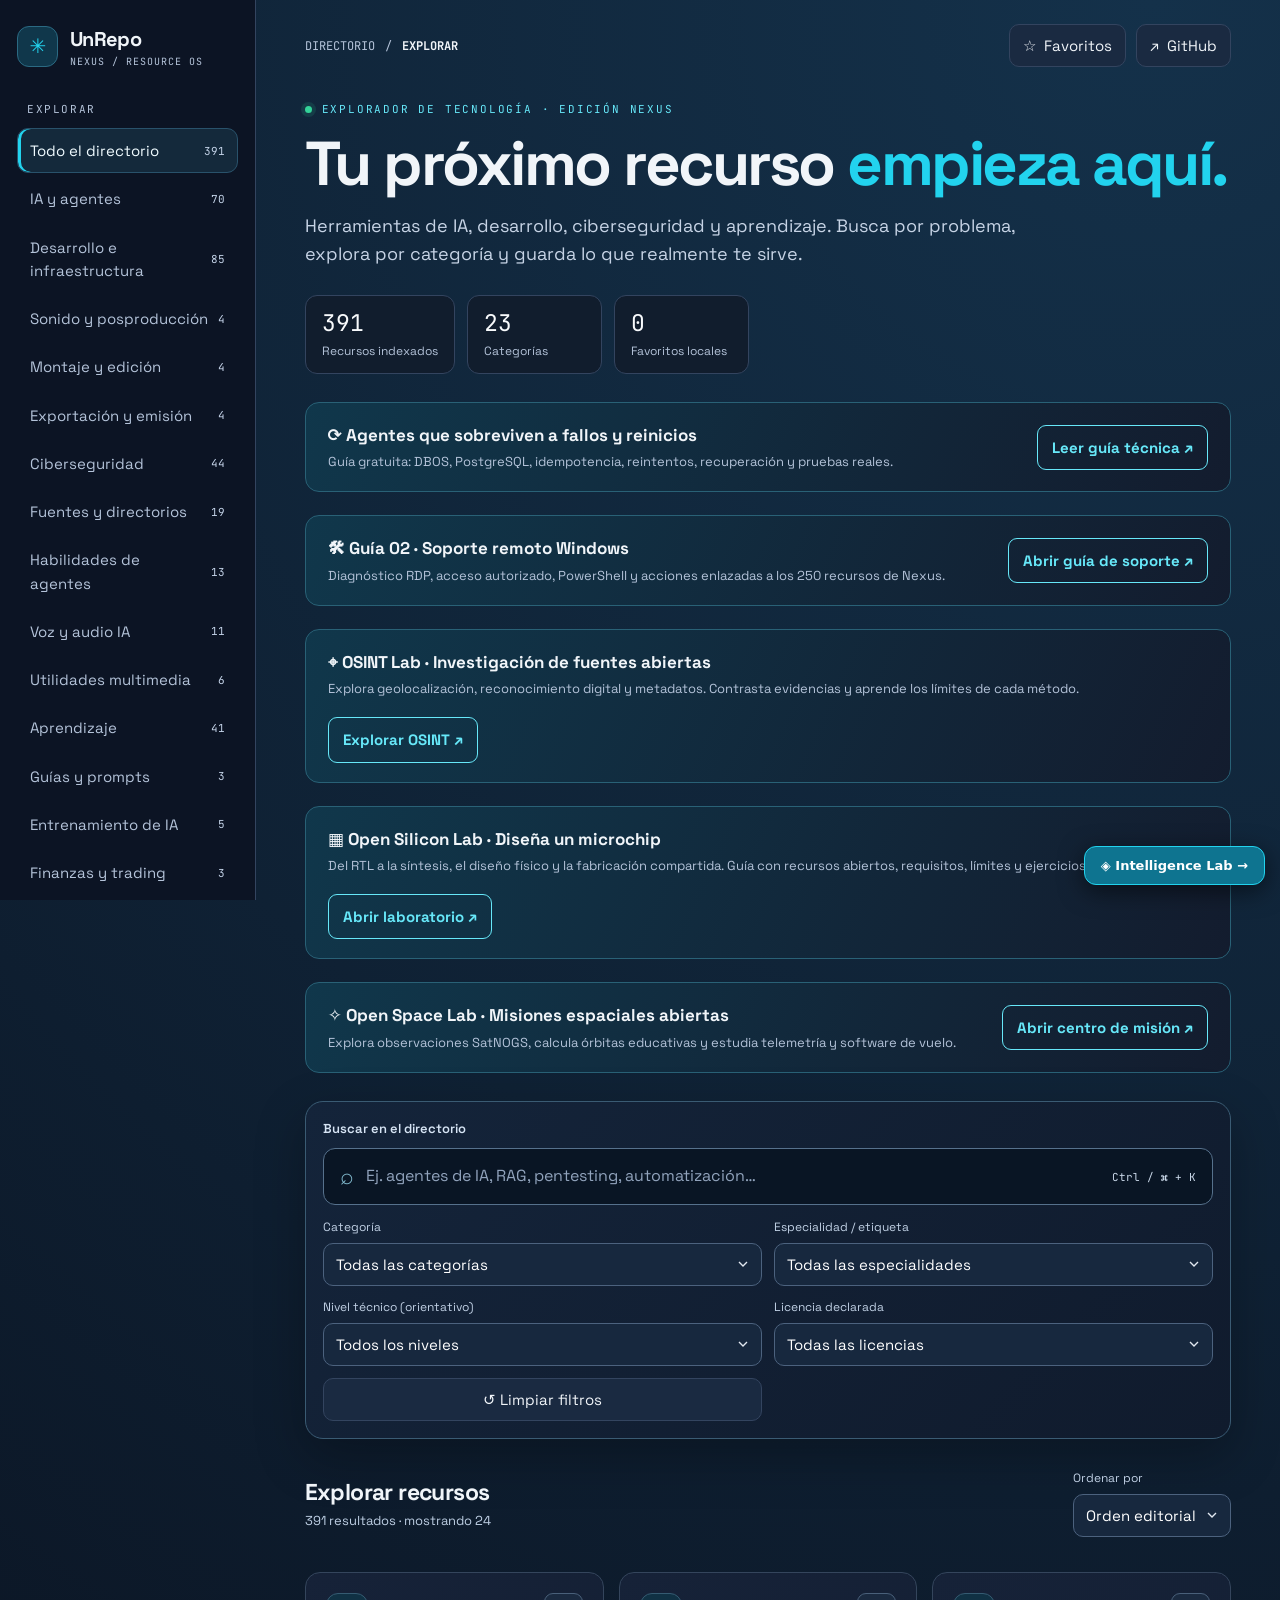
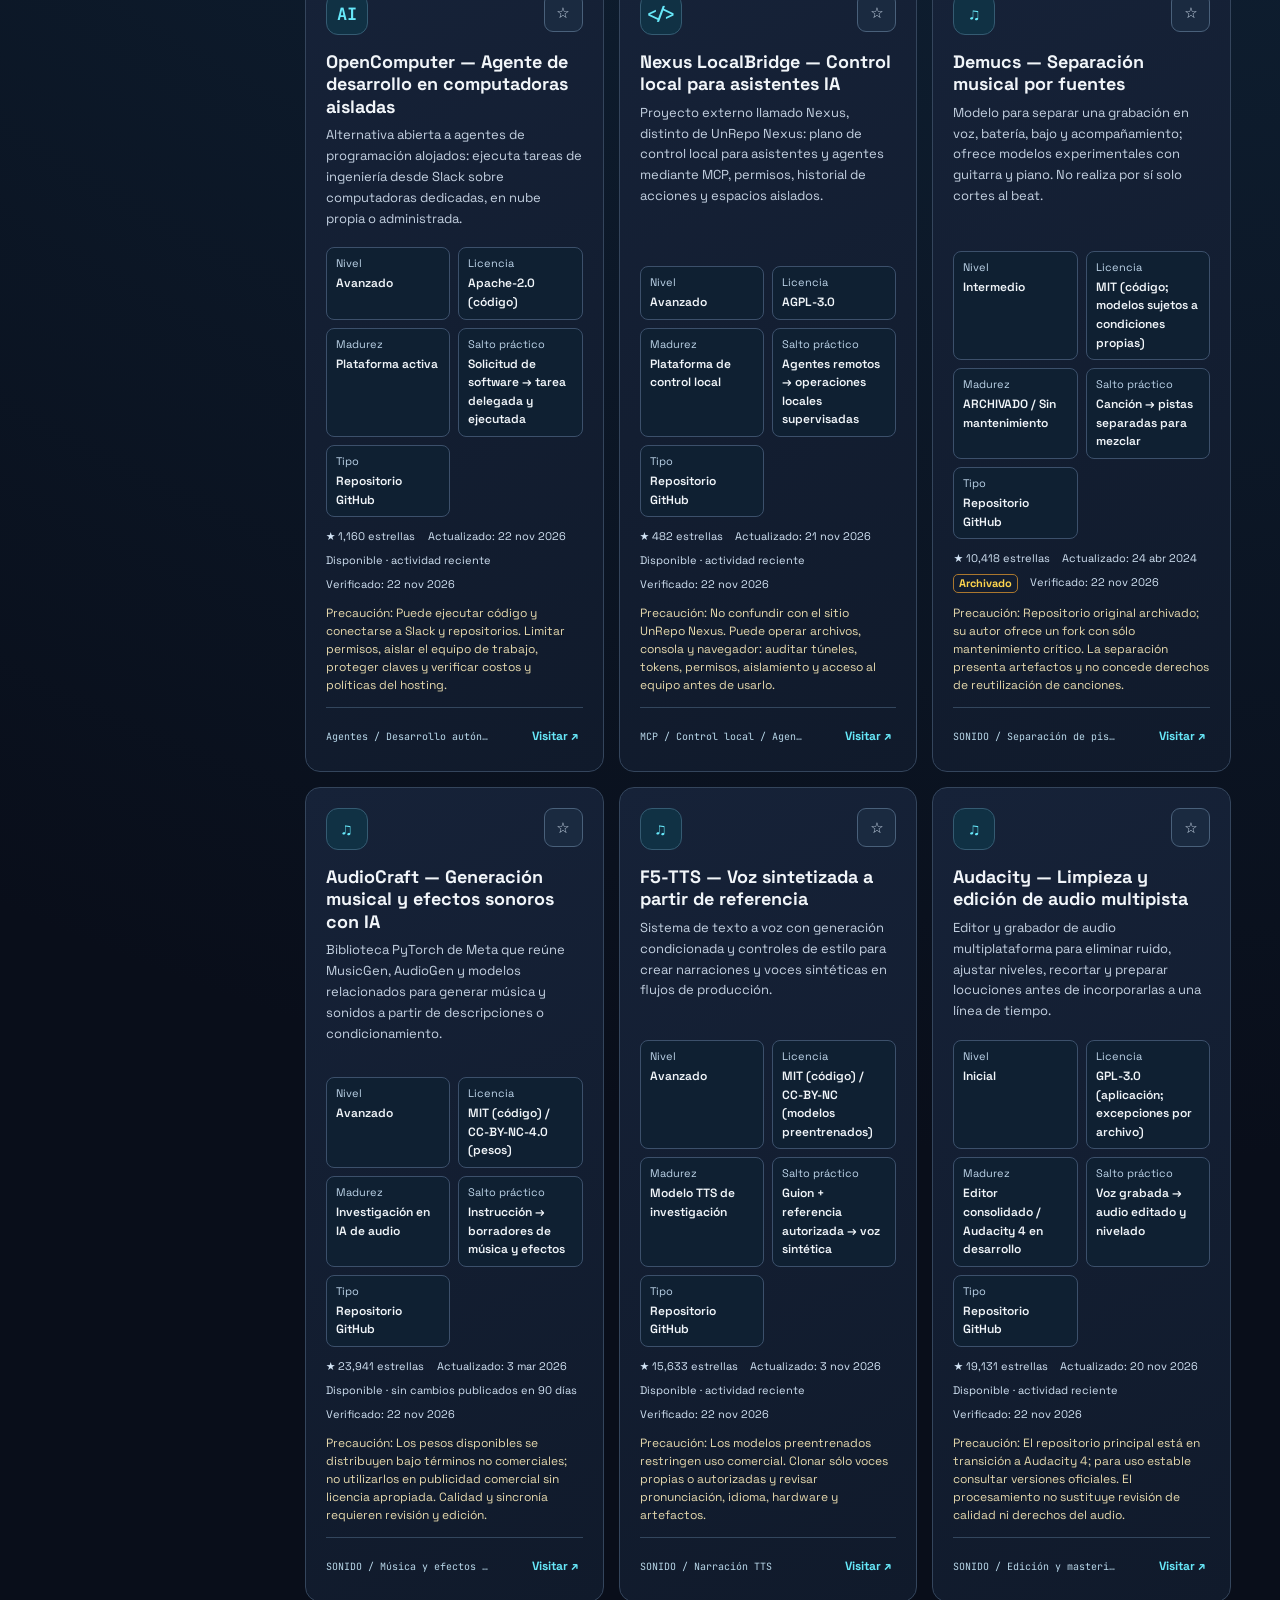
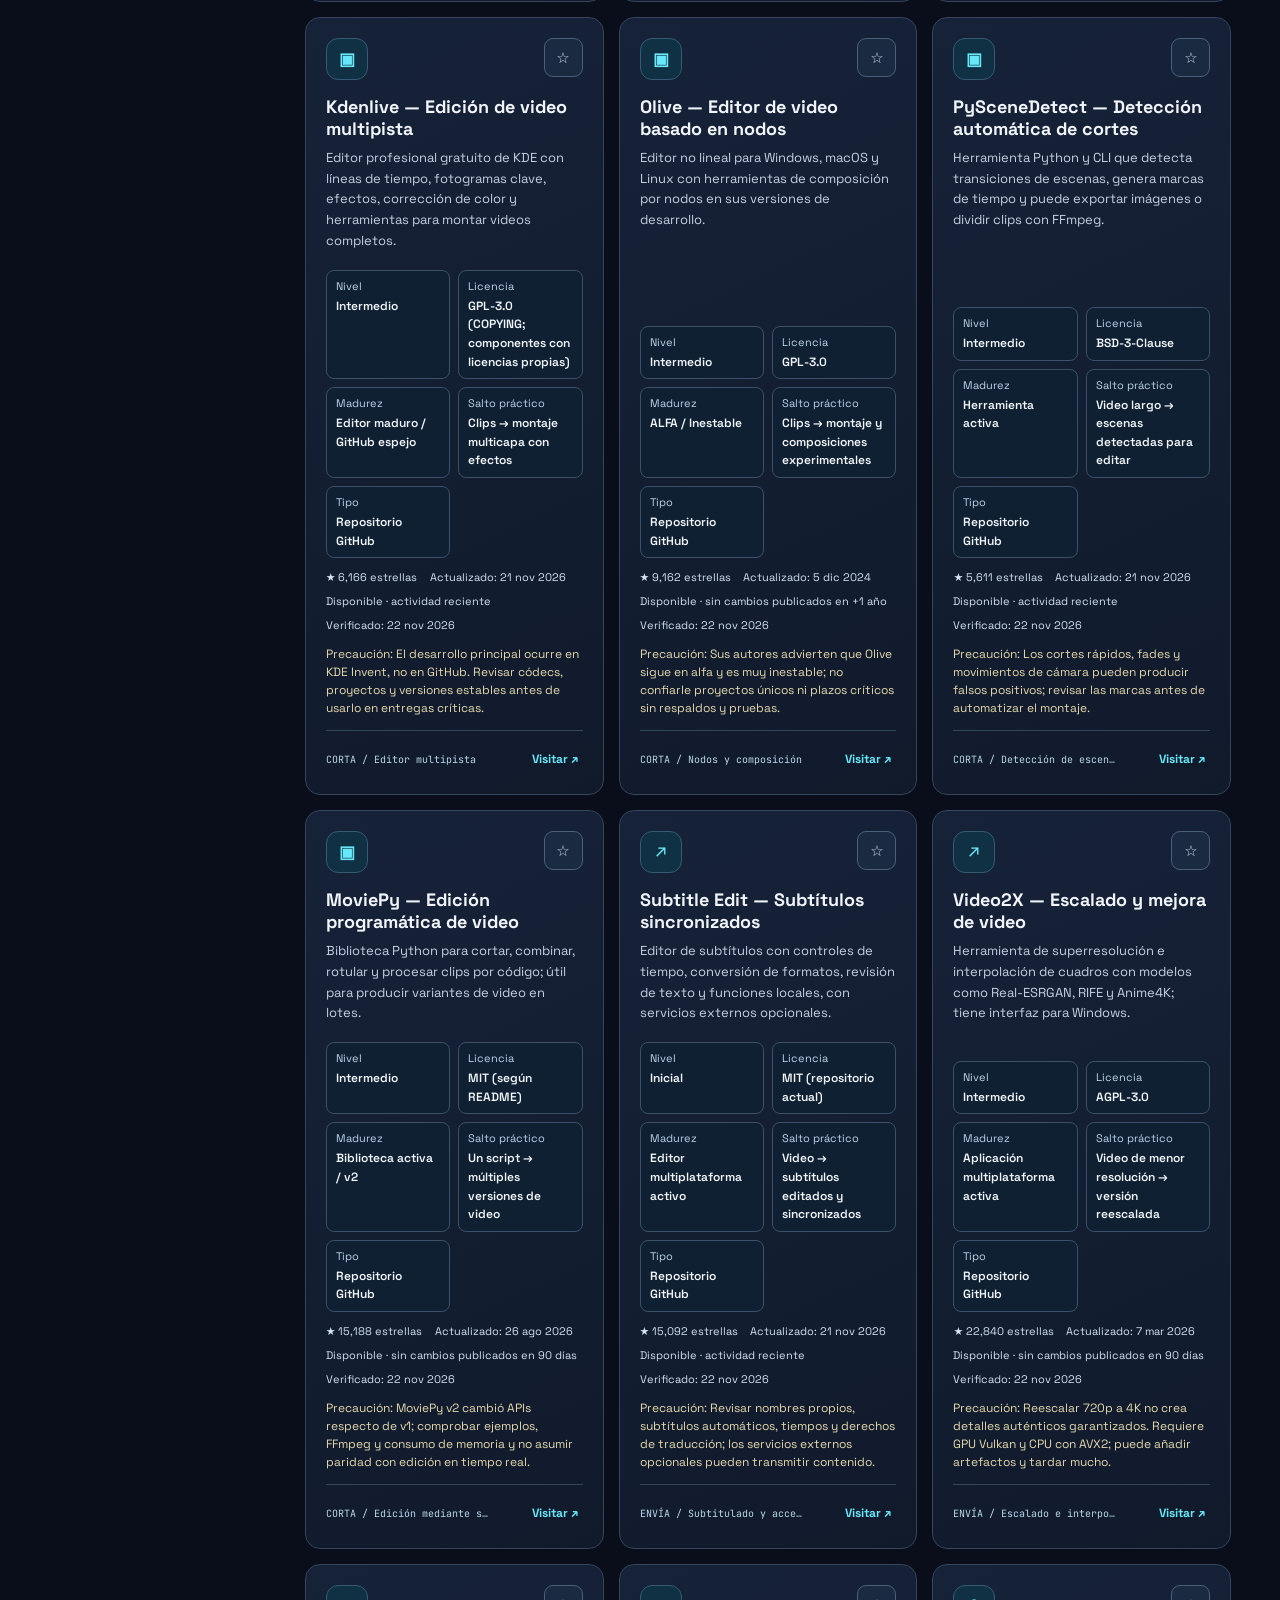
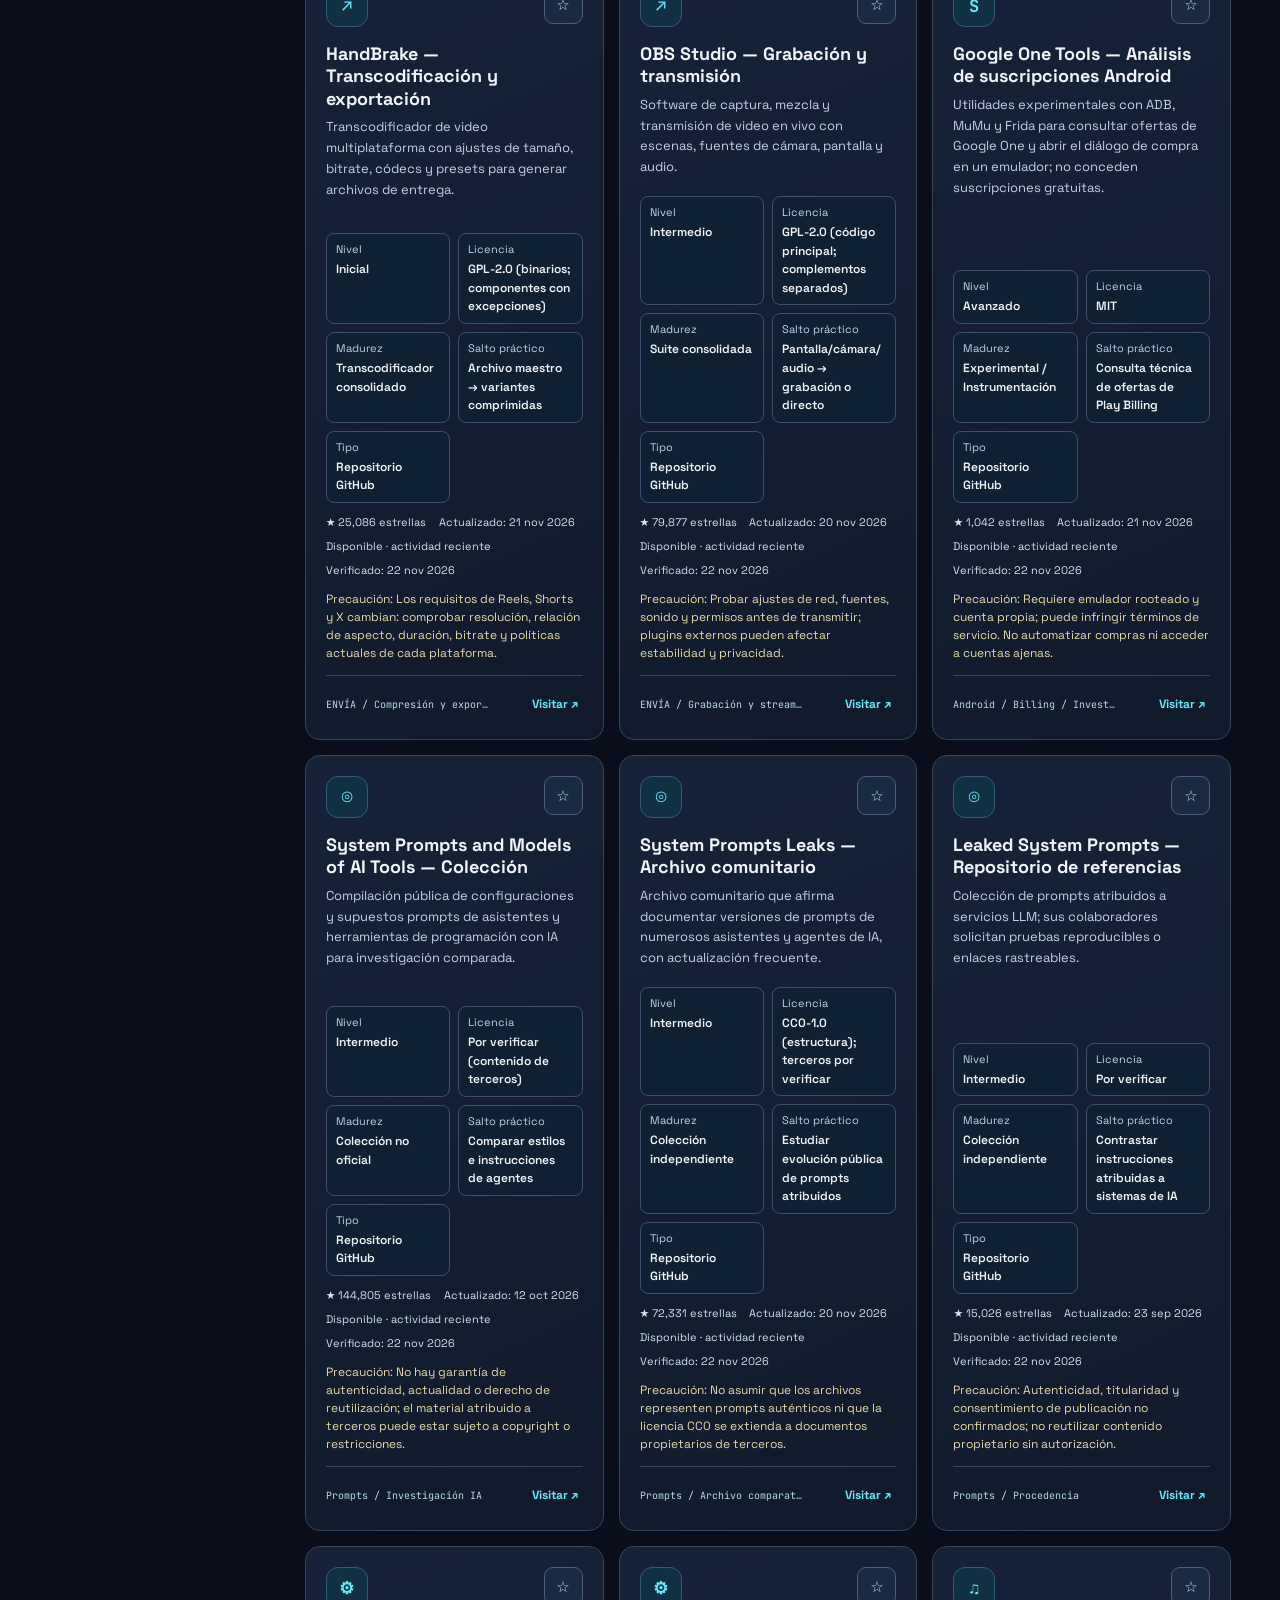
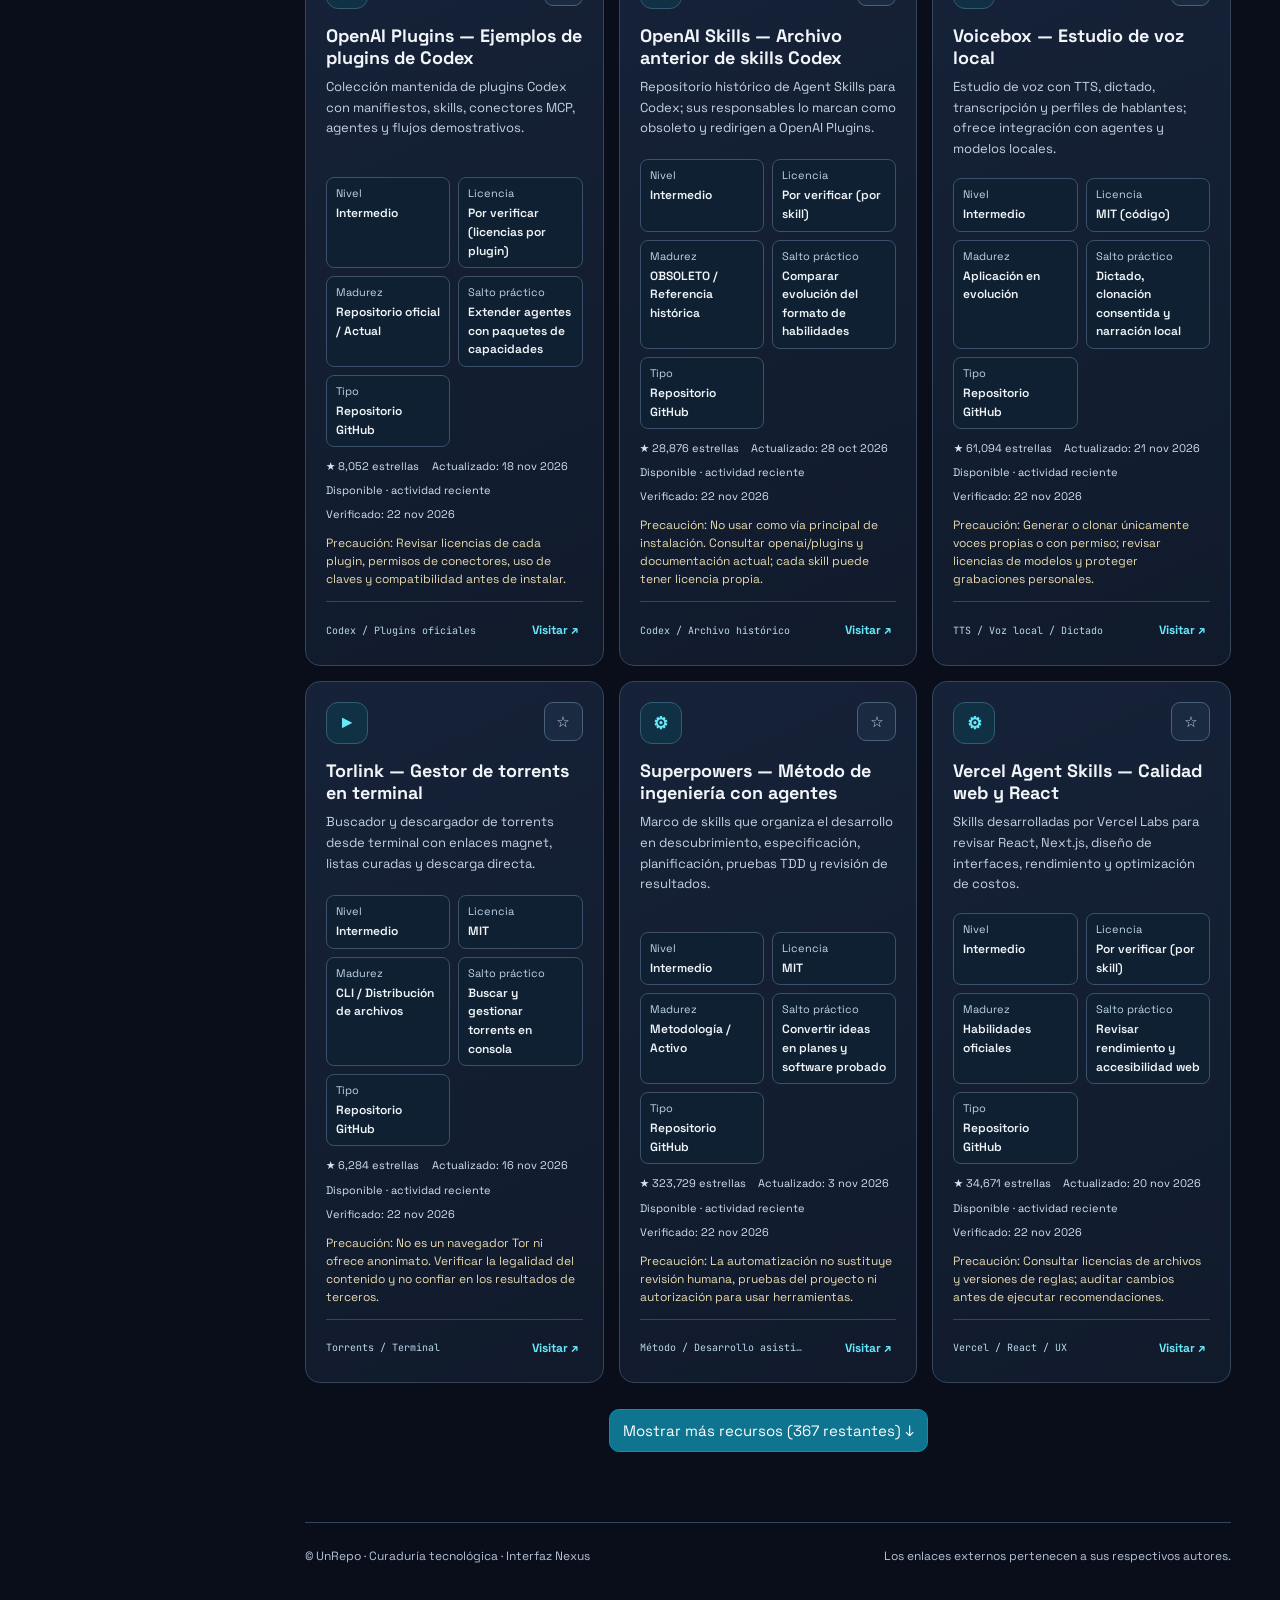
==== index.html @ af61d1aa "feat(space): add 4 orbital and flight resources and lab navigation" ====
<!doctype html>
<html lang="es">
<head>
<meta charset="utf-8">
<meta name="viewport" content="width=device-width,initial-scale=1">
<meta name="color-scheme" content="dark">
<title>UnRepo Nexus | Explorador de tecnología e IA</title>
<meta name="description" content="Descubre recursos de inteligencia artificial, desarrollo, ciberseguridad y aprendizaje. Busca, compara categorías y guarda tus favoritos.">
<link rel="canonical" href="https://tuconsultor.github.io/UnRepo/">
<meta property="og:type" content="website">
<meta property="og:locale" content="es_MX">
<meta property="og:site_name" content="UnRepo Nexus">
<meta property="og:title" content="UnRepo Nexus | Explorador de tecnología e IA">
<meta property="og:description" content="Descubre recursos de inteligencia artificial, desarrollo, ciberseguridad y aprendizaje. Busca, compara categorías y guarda tus favoritos.">
<meta property="og:url" content="https://tuconsultor.github.io/UnRepo/">
<meta property="og:image" content="https://tuconsultor.github.io/UnRepo/assets/social/unrepo-icon-2026.png">
<meta property="og:image:secure_url" content="https://tuconsultor.github.io/UnRepo/assets/social/unrepo-icon-2026.png">
<meta property="og:image:type" content="image/png">
<meta property="og:image:width" content="1254">
<meta property="og:image:height" content="1254">
<meta property="og:image:alt" content="Icono de UnRepo Nexus: libro tecnológico abierto y lupa, enmarcados por un arco romano y laureles.">
<meta name="twitter:card" content="summary">
<meta name="twitter:title" content="UnRepo Nexus | Explorador de tecnología e IA">
<meta name="twitter:description" content="Descubre recursos de inteligencia artificial, desarrollo, ciberseguridad y aprendizaje. Busca, compara categorías y guarda tus favoritos.">
<meta name="twitter:image" content="https://tuconsultor.github.io/UnRepo/assets/social/unrepo-icon-2026.png">
<meta name="twitter:image:alt" content="Icono de UnRepo Nexus: libro tecnológico abierto y lupa, enmarcados por un arco romano y laureles.">
<link rel="preconnect" href="https://fonts.googleapis.com">
<link rel="preconnect" href="https://fonts.gstatic.com" crossorigin>
<link href="https://fonts.googleapis.com/css2?family=JetBrains+Mono:wght@400;500;600&family=Space+Grotesk:wght@400;500;600;700&display=swap" rel="stylesheet">
<style>
:root{color-scheme:dark;--bg:#090e1a;--panel:#131c2e;--panel2:#19243a;--line:#33445f;--text:#f1f5f9;--muted:#b4c3d9;--cyan:#22d3ee;--cyan2:#083344;--focus:#67e8f9;--shadow:0 18px 50px #0004}
*,*:before,*:after{box-sizing:border-box}
html{scroll-behavior:smooth}
body{margin:0;background:radial-gradient(circle at 90% 0%,#14314a 0,transparent 34%),var(--bg);color:var(--text);font:15px/1.55 "Space Grotesk",system-ui,sans-serif;min-height:100vh}
button,input,select{font:inherit}button{cursor:pointer}a{color:inherit}button:disabled{opacity:.55;cursor:not-allowed}
:focus-visible{outline:3px solid var(--focus);outline-offset:3px}
.skip{position:absolute;left:12px;top:-70px;z-index:100;background:#fff;color:#111;padding:10px 16px;border-radius:8px}.skip:focus{top:12px}
.shell{display:grid;grid-template-columns:256px minmax(0,1fr);min-height:100vh}
.sidebar{border-right:1px solid var(--line);padding:24px 17px;background:#0c1424;position:sticky;top:0;height:100vh;overflow-y:auto}
.brand{display:flex;align-items:center;gap:12px;text-decoration:none;font-weight:700;font-size:20px;letter-spacing:-.7px}
.logo{width:41px;height:41px;border:1px solid #2b6a83;background:#10374b;border-radius:12px;color:var(--cyan);display:grid;place-items:center}
.brand small{display:block;color:var(--muted);font:10px "JetBrains Mono",monospace;letter-spacing:1px}
.overline{font:11px "JetBrains Mono",monospace;letter-spacing:1.6px;text-transform:uppercase;color:var(--muted);margin:34px 10px 12px}
.nav-btn{display:flex;width:100%;align-items:center;justify-content:space-between;gap:10px;text-align:left;background:transparent;color:var(--muted);border:1px solid transparent;border-radius:11px;padding:10px 12px;margin:3px 0}
.nav-btn:hover,.nav-btn[aria-pressed=true]{background:#14293b;color:#f0fbff;border-color:#29526b}
.nav-btn[aria-pressed=true]{box-shadow:inset 3px 0 var(--cyan)}
.nav-btn b{font:11px "JetBrains Mono",monospace;color:#c5d4e9}
.nav-label{display:flex;gap:10px;align-items:center}
.sidebar-foot{border-top:1px solid var(--line);padding:20px 10px 4px;margin-top:22px;color:var(--muted);font-size:12px}
.main{min-width:0;padding:24px clamp(18px,3.8vw,62px) 70px;max-width:1800px;width:100%;margin:0 auto}
.topbar{display:flex;justify-content:space-between;align-items:center;gap:18px;margin-bottom:35px}
.breadcrumb{display:flex;align-items:center;gap:10px;color:var(--muted);font:12px "JetBrains Mono",monospace}.breadcrumb strong{color:var(--text)}
.actions{display:flex;gap:10px;align-items:center}
.btn{border:1px solid var(--line);background:#1a2a41;color:var(--text);border-radius:10px;padding:9px 13px;display:inline-flex;align-items:center;justify-content:center;gap:8px;min-height:42px;text-decoration:none}
.btn:hover{border-color:#6b8da9;background:#243a52}.btn-primary{background:#0e7490;border-color:#0891b2;color:white}.btn-primary:hover{background:#155e75}
.kbd{font:11px "JetBrains Mono",monospace;padding:3px 6px;border:1px solid #64748b;border-radius:5px;color:#d4e6f7}
.hero{max-width:930px;margin-bottom:28px}
.eyebrow{display:flex;align-items:center;gap:10px;color:#67e8f9;font:11px "JetBrains Mono",monospace;letter-spacing:1.8px;text-transform:uppercase}
.pulse{height:7px;width:7px;border-radius:50%;background:#34d399;box-shadow:0 0 0 4px #34d39920}
h1{font-size:clamp(32px,5vw,62px);line-height:1.06;letter-spacing:-2.5px;margin:15px 0 15px;font-weight:700}h1 span{color:var(--cyan)}
.lead{max-width:750px;color:#c6d3e5;font-size:clamp(15px,1.5vw,18px);margin:0}
.metrics{display:flex;gap:12px;flex-wrap:wrap;margin:27px 0 0}
.metric{min-width:135px;border:1px solid var(--line);background:#111d2d;border-radius:12px;padding:12px 16px}
.metric strong{font:23px "JetBrains Mono",monospace;color:#f8fafc;display:block}.metric span{color:var(--muted);font-size:12px}
.search-panel{border:1px solid #3a5b73;background:linear-gradient(135deg,#14243a,#101b2d);box-shadow:var(--shadow);padding:17px;border-radius:18px;margin:28px 0 24px}
.search-label{display:block;margin-bottom:9px;color:#d6e4f4;font-size:13px;font-weight:600}
.search-wrap{display:flex;align-items:center;gap:12px;padding:0 16px;background:#091524;border:1px solid #56718c;border-radius:12px;min-height:57px}
.search-wrap:focus-within{border-color:var(--cyan);box-shadow:0 0 0 3px #22d3ee25}
.search-icon{color:#81bace;font-size:23px}
#search{flex:1;min-width:0;background:transparent;border:0;outline:0;color:#fff;padding:14px 0;font-size:16px}
#search::placeholder{color:#91a3bc}
.search-hint{color:#c9d7e8;font:11px "JetBrains Mono",monospace;white-space:nowrap}
.filter-line{display:grid;grid-template-columns:repeat(2,minmax(0,1fr));gap:12px;margin-top:13px;align-items:end}
.field label{color:#c0d0e4;display:block;font-size:12px;margin-bottom:6px}
select{appearance:none;width:100%;min-height:43px;padding:9px 34px 9px 12px;border-radius:10px;border:1px solid #4c627e;background:#17283e;color:#fff;background-image:url("data:image/svg+xml,%3Csvg xmlns='http://www.w3.org/2000/svg' viewBox='0 0 24 24' fill='none' stroke='%23e2e8f0' stroke-width='2'%3E%3Cpath d='m6 9 6 6 6-6'/%3E%3C/svg%3E");background-repeat:no-repeat;background-position:right 10px center;background-size:16px}
.sort-row{display:flex;gap:10px;align-items:center;justify-content:space-between;flex-wrap:wrap;margin:30px 0 14px}
h2{font-size:23px;letter-spacing:-.6px;margin:0}
.result-info{color:#bdcee3;font-size:13px}
.chip-row{display:flex;flex-wrap:wrap;gap:8px;margin:0 0 21px}
.chip{background:#132a3e;border:1px solid #345774;border-radius:999px;color:#d9eaff;padding:5px 11px;font-size:12px}
.chip button{border:0;color:#fff;background:none;margin-left:5px;font-weight:700}
.catalog{display:grid;grid-template-columns:repeat(3,minmax(0,1fr));gap:15px}
.card{display:flex;flex-direction:column;min-width:0;min-height:240px;border:1px solid #34455c;background:linear-gradient(155deg,#162238,#101a2b);border-radius:15px;padding:20px;transition:border-color .16s,transform .16s,box-shadow .16s}
.card:hover{border-color:#3d9fb7;transform:translateY(-2px);box-shadow:0 12px 28px #0004}
.card-top{display:flex;justify-content:space-between;gap:10px;align-items:start}
.card-symbol{height:42px;width:42px;border-radius:12px;border:1px solid #355b72;background:#103144;display:grid;place-items:center;color:#67e8f9;font:700 17px "JetBrains Mono",monospace}
.favorite{border:1px solid #49607a;border-radius:9px;background:#1a2a40;color:#d1dfef;min-width:39px;height:39px;display:grid;place-items:center}
.favorite[aria-pressed=true]{color:#fcd34d;border-color:#b98b32;background:#42331c}
.card h3{margin:16px 0 7px;font-size:18px;line-height:1.25;overflow-wrap:anywhere}
.card p{margin:0 0 18px;color:#c4d1e1;font-size:13px;line-height:1.6;flex:1}
.card-foot{display:flex;justify-content:space-between;align-items:center;gap:9px;border-top:1px solid #33465d;padding-top:14px}
.tag{font:10px "JetBrains Mono",monospace;color:#b9d8ea;overflow:hidden;text-overflow:ellipsis;white-space:nowrap;max-width:65%}
.external{color:#67e8f9;text-decoration:none;font-size:12px;font-weight:700;white-space:nowrap;padding:5px;border-radius:6px}.external:hover{text-decoration:underline}
.empty{grid-column:1/-1;text-align:center;padding:60px 20px;border:1px dashed #58708a;border-radius:16px;background:#101b2b}
.empty strong{display:block;font-size:23px}.empty p{color:var(--muted);max-width:480px;margin:8px auto 20px}
.more{text-align:center;margin-top:26px}
.footer{margin-top:70px;padding-top:24px;border-top:1px solid var(--line);display:flex;gap:15px;align-items:center;justify-content:space-between;color:var(--muted);font-size:12px;flex-wrap:wrap}
.mobile-toggle{display:none}
.sr-only{position:absolute!important;width:1px!important;height:1px!important;padding:0!important;margin:-1px!important;overflow:hidden!important;clip:rect(0,0,0,0)!important;white-space:nowrap!important;border:0!important}
@media(max-width:1150px){.catalog{grid-template-columns:repeat(2,minmax(0,1fr))}}
@media(max-width:830px){.shell{display:block}.sidebar{position:fixed;z-index:50;top:0;bottom:0;left:0;transform:translateX(-110%);width:min(85vw,290px);transition:transform .2s;box-shadow:15px 0 35px #0009}.sidebar.open{transform:translateX(0)}.mobile-toggle{display:inline-flex}.main{padding:18px 20px 60px}.topbar{margin-bottom:24px}.breadcrumb{margin-right:auto}.desktop-hint{display:none}}
@media(max-width:550px){.catalog{grid-template-columns:1fr}.filter-line{grid-template-columns:1fr}.filter-line .btn{width:100%}.search-hint{display:none}.metric{flex:1;min-width:85px}.card{min-height:210px}h1{letter-spacing:-1.3px}.topbar .actions .btn-text{display:none}.search-panel{padding:13px}.sort-row{align-items:start}}
@media(prefers-reduced-motion:reduce){*,*:before,*:after{scroll-behavior:auto!important;transition:none!important;animation:none!important}}
.resource-facts{display:grid;grid-template-columns:1fr 1fr;gap:8px;margin:0 0 11px}
.resource-facts .fact{min-width:0;border:1px solid #3c506b;border-radius:8px;padding:7px 9px;background:#0f2032}
.resource-facts dt{color:#bdd4e9;font-size:11px}
.resource-facts dd{margin:2px 0 0;color:#f1f5f9;font-size:12px;font-weight:600;overflow-wrap:anywhere}
.card .resource-caution{margin:0 0 13px;color:#e6d9ad;font-size:12px;line-height:1.5;flex:none}
.github-info{display:flex;flex-wrap:wrap;gap:7px 12px;color:#d2e3f4;font-size:11px;margin:0 0 11px}
.archive-status{color:#fcd34d;border:1px solid #aa772e;border-radius:5px;padding:0 5px}

.resilience-banner{display:flex;gap:18px;align-items:center;justify-content:space-between;flex-wrap:wrap;padding:19px 22px;margin:0 0 23px;background:linear-gradient(115deg,#10374b,#131c2e);border:1px solid #296176;border-radius:14px}.resilience-banner strong{display:block;color:#f1f5f9;font-size:17px}.resilience-banner p{margin:4px 0 0;color:#b4c3d9;font-size:13px}.resilience-banner a{display:inline-flex;padding:10px 14px;border:1px solid #67e8f9;border-radius:9px;color:#67e8f9;font-weight:700;text-decoration:none}.resilience-banner a:hover{background:#164e63;color:#fff}

/* UnRepo secret personal routes — no visible navigation entry. */
.nexus-secret{background:radial-gradient(circle at 90% 0%,#17364c 0,transparent 55%),#0d1727;border:1px solid #39516b;border-radius:15px;padding:0;color:#e6effb;width:min(500px,calc(100vw - 28px));max-height:86vh;box-shadow:0 28px 90px #000c;overflow:auto}
.nexus-secret::backdrop{background:#020916d9;backdrop-filter:blur(4px)}
.nexus-secret-head{display:flex;align-items:center;justify-content:space-between;gap:10px;padding:14px 18px;border-bottom:1px solid #354960;color:#80cbdf;font:600 11px "JetBrains Mono",monospace;letter-spacing:.09em}
.nexus-secret-close{border:1px solid #4a627e;border-radius:8px;background:#1c2b41;color:#fff;font:20px/1 system-ui;width:36px;height:36px}
.nexus-secret-inner{padding:25px 22px}
.nexus-secret-code{margin:0 0 10px;color:#67e8f9;font:600 11px "JetBrains Mono",monospace;letter-spacing:.13em}
.nexus-secret h2{margin:0 0 8px;font:700 clamp(22px,5vw,29px)/1.25 "Space Grotesk",sans-serif;letter-spacing:-.02em}
.nexus-secret-summary{color:#b5c8dc;font-size:14px;line-height:1.6;margin:0 0 22px}
.nexus-secret-links{display:grid;gap:10px}
.nexus-secret-links a{display:flex;align-items:center;justify-content:space-between;gap:16px;border:1px solid #344b66;border-radius:10px;padding:16px;background:#142237;text-decoration:none}
.nexus-secret-links a:hover,.nexus-secret-links a:focus-visible{border-color:#67e8f9;background:#20344c}
.nexus-secret-links a span{display:grid;gap:4px}
.nexus-secret-links small{color:#85c8d7;font:600 10px "JetBrains Mono",monospace;letter-spacing:.05em}
.nexus-secret-links strong{color:#f3f8ff;font:600 17px "Space Grotesk",sans-serif}
.nexus-secret-links em{color:#b6c7db;font:normal 13px "Space Grotesk",sans-serif}
.nexus-secret-links b{color:#67e8f9}
.nexus-secret-note{color:#8199b5;font:11px/1.6 "JetBrains Mono",monospace;margin:21px 0 0}
</style>
</head>
<body>
<a class="skip" href="#main">Saltar al contenido principal</a>
<a href="./intelligence.html" style="position:fixed;right:15px;bottom:15px;z-index:45;padding:11px 16px;border:1px solid #22d3ee;border-radius:12px;background:#0e7490;color:#fff;text-decoration:none;font:600 13px system-ui,sans-serif;box-shadow:0 6px 24px #0008" aria-label="Abrir Intelligence Lab, informes de repositorios con IA">◈ Intelligence Lab →</a>
<div class="shell">
<aside class="sidebar" id="sidebar" aria-label="Navegación de categorías">
<a href="#" class="brand" id="brand"><span class="logo" aria-hidden="true">✳</span><span>UnRepo<small>NEXUS / RESOURCE OS</small></span></a>
<p class="overline">Explorar</p>
<nav id="navigation" aria-label="Categorías del directorio"></nav>
<div class="sidebar-foot">Directorio independiente de recursos tecnológicos. Verifica licencias, costos y seguridad antes de usar herramientas externas.</div>
</aside>
<main class="main" id="main">
<header class="topbar">
<button class="btn mobile-toggle" id="menuBtn" type="button" aria-controls="sidebar" aria-expanded="false" aria-label="Abrir menú de categorías">☰</button>
<div class="breadcrumb"><span>DIRECTORIO</span><span aria-hidden="true">/</span><strong>EXPLORAR</strong></div>
<div class="actions"><button type="button" class="btn" id="favToggle" aria-pressed="false" title="Mostrar favoritos">☆ <span class="btn-text">Favoritos</span></button><a class="btn" href="https://github.com/tuconsultor/UnRepo" target="_blank" rel="noopener noreferrer" aria-label="Repositorio UnRepo en GitHub">↗ <span class="btn-text">GitHub</span></a></div>
</header>
<section class="hero" aria-labelledby="page-title">
<div class="eyebrow"><span class="pulse" aria-hidden="true"></span> Explorador de tecnología · Edición Nexus</div>
<h1 id="page-title">Tu próximo recurso <span>empieza aquí.</span></h1>
<p class="lead">Herramientas de IA, desarrollo, ciberseguridad y aprendizaje. Busca por problema, explora por categoría y guarda lo que realmente te sirve.</p>
<div class="metrics" aria-label="Resumen del catálogo">
<div class="metric"><strong id="totalStat">—</strong><span>Recursos indexados</span></div>
<div class="metric"><strong id="categoryStat">—</strong><span>Categorías</span></div>
<div class="metric"><strong id="savedStat">0</strong><span>Favoritos locales</span></div>
</div>
</section>
<section class="resilience-banner" aria-label="Guía práctica de agentes resilientes"><div><strong>⟳ Agentes que sobreviven a fallos y reinicios</strong><p>Guía gratuita: DBOS, PostgreSQL, idempotencia, reintentos, recuperación y pruebas reales.</p></div><a href="./resiliencia-agentes.html">Leer guía técnica ↗</a></section>
<section class="resilience-banner" aria-label="Guía técnica 02: soporte remoto de Windows"><div><strong>🛠 Guía 02 · Soporte remoto Windows</strong><p>Diagnóstico RDP, acceso autorizado, PowerShell y acciones enlazadas a los 250 recursos de Nexus.</p></div><a href="./soporte-remoto-windows.html">Abrir guía de soporte ↗</a></section>
<section class="resilience-banner" id="osintLab" aria-label="OSINT Lab — Inteligencia de fuentes abiertas"><div><strong>⌖ OSINT Lab · Investigación de fuentes abiertas</strong><p>Explora geolocalización, reconocimiento digital y metadatos. Contrasta evidencias y aprende los límites de cada método.</p></div><a href="#resultsTitle" id="osintLabOpen">Explorar OSINT ↗</a></section>
<section class="resilience-banner" aria-label="Open Silicon Lab — del código al microchip"><div><strong>▦ Open Silicon Lab · Diseña un microchip</strong><p>Del RTL a la síntesis, el diseño físico y la fabricación compartida. Guía con recursos abiertos, requisitos, límites y ejercicios.</p></div><a href="./silicon-lab.html" id="siliconLabOpen">Abrir laboratorio ↗</a></section>
<section class="resilience-banner" aria-label="Open Space Lab — laboratorio espacial abierto"><div><strong>✧ Open Space Lab · Misiones espaciales abiertas</strong><p>Explora observaciones SatNOGS, calcula órbitas educativas y estudia telemetría y software de vuelo.</p></div><a id="spaceLabOpen" href="./space-lab.html">Abrir centro de misión ↗</a></section>
<section class="search-panel" aria-label="Buscar y filtrar recursos">
<label for="search" class="search-label">Buscar en el directorio</label>
<div class="search-wrap"><span class="search-icon" aria-hidden="true">⌕</span><input id="search" autocomplete="off" type="search" placeholder="Ej. agentes de IA, RAG, pentesting, automatización…" aria-describedby="searchHelp"><span class="search-hint desktop-hint" aria-hidden="true">Ctrl / ⌘ + K</span></div>
<p id="searchHelp" class="sr-only">Buscar por nombre, descripción o etiqueta. Los resultados se actualizan automáticamente.</p>
<div class="filter-line">
<div class="field"><label for="category">Categoría</label><select id="category"></select></div>
<div class="field"><label for="tag">Especialidad / etiqueta</label><select id="tag"><option value="all">Todas las especialidades</option></select></div>
<div class="field"><label for="level">Nivel técnico (orientativo)</label><select id="level"><option value="all">Todos los niveles</option><option value="Inicial">Inicial</option><option value="Intermedio">Intermedio</option><option value="Avanzado">Avanzado</option><option value="Por evaluar">Por evaluar</option></select></div>
<div class="field"><label for="license">Licencia declarada</label><select id="license"><option value="all">Todas las licencias</option></select></div>
<button type="button" class="btn" id="clearFilters">↺ Limpiar filtros</button>
</div>
</section>
<section aria-labelledby="resultsTitle">
<div class="sort-row"><div><h2 id="resultsTitle">Explorar recursos</h2><div class="result-info" id="resultsInfo" role="status" aria-live="polite" aria-atomic="true">Preparando catálogo…</div></div><div class="field"><label for="sort">Ordenar por</label><select id="sort"><option value="original">Orden editorial</option><option value="name">Nombre A–Z</option><option value="name-desc">Nombre Z–A</option><option value="category">Categoría</option></select></div></div>
<div class="chip-row" id="activeFilters" aria-label="Filtros activos"></div>
<div class="catalog" id="catalog" aria-label="Resultados de herramientas"></div>
<div class="more"><button id="loadMore" type="button" class="btn btn-primary" hidden>Mostrar más recursos ↓</button></div>
</section>
<footer class="footer"><span>© UnRepo · Curaduría tecnológica · Interfaz Nexus</span><span>Los enlaces externos pertenecen a sus respectivos autores.</span></footer>
</main></div>

<dialog id="nexusSecret" class="nexus-secret" aria-labelledby="nexusSecretTitle" aria-describedby="nexusSecretSummary">
  <div class="nexus-secret-head"><span aria-hidden="true">✳ NEXUS / AUXILIARY ROUTES</span><button type="button" class="nexus-secret-close" id="nexusSecretClose" aria-label="Cerrar rutas ocultas">×</button></div>
  <div class="nexus-secret-inner">
    <p class="nexus-secret-code">UNREPO://OFF-GRID</p>
    <h2 id="nexusSecretTitle">Hay más allá del índice.</h2>
    <p class="nexus-secret-summary" id="nexusSecretSummary">Dos rutas personales fuera del catálogo tecnológico.</p>
    <nav class="nexus-secret-links" aria-label="Rutas personales">
      <a href="https://github.com/Tuconsultor/HUB-NFC" target="_blank" rel="noopener noreferrer">
        <span><small>01 / TRANSPORT SOLUTIONS</small><strong>HUB-NFC</strong><em>Proyecto de venta de camiones</em></span><b aria-hidden="true">↗</b>
      </a>
      <a href="https://rentahuman.ai/humans/yJ4sM0eBbL5ZW2WpSpOn" target="_blank" rel="noopener noreferrer">
        <span><small>02 / HUMAN INTERFACE</small><strong>Rent a Human</strong><em>Perfil personal</em></span><b aria-hidden="true">↗</b>
      </a>
    </nav>
    <p class="nexus-secret-note">// Has encontrado las rutas ocultas de Nexus.</p>
  </div>
</dialog>
<script>
"use strict";
const resourcesData = [
// Curaduría audiovisual y agentes, noviembre de 2026: SONIDO → CORTA → ENVÍA
{ title: "OpenComputer — Agente de desarrollo en computadoras aisladas", desc: "Alternativa abierta a agentes de programación alojados: ejecuta tareas de ingeniería desde Slack sobre computadoras dedicadas, en nube propia o administrada.", url: "https://github.com/diggerhq/opencomputer", category: "ai", icon: "fa-bookmark", tag: "Agentes / Desarrollo autónomo" },
{ title: "Nexus LocalBridge — Control local para asistentes IA", desc: "Proyecto externo llamado Nexus, distinto de UnRepo Nexus: plano de control local para asistentes y agentes mediante MCP, permisos, historial de acciones y espacios aislados.", url: "https://github.com/ysunyang4/Nexus", category: "dev", icon: "fa-bookmark", tag: "MCP / Control local / Agentes" },
{ title: "Demucs — Separación musical por fuentes", desc: "Modelo para separar una grabación en voz, batería, bajo y acompañamiento; ofrece modelos experimentales con guitarra y piano. No realiza por sí solo cortes al beat.", url: "https://github.com/facebookresearch/demucs", category: "sound", icon: "fa-bookmark", tag: "SONIDO / Separación de pistas" },
{ title: "AudioCraft — Generación musical y efectos sonoros con IA", desc: "Biblioteca PyTorch de Meta que reúne MusicGen, AudioGen y modelos relacionados para generar música y sonidos a partir de descripciones o condicionamiento.", url: "https://github.com/facebookresearch/audiocraft", category: "sound", icon: "fa-bookmark", tag: "SONIDO / Música y efectos generativos" },
{ title: "F5-TTS — Voz sintetizada a partir de referencia", desc: "Sistema de texto a voz con generación condicionada y controles de estilo para crear narraciones y voces sintéticas en flujos de producción.", url: "https://github.com/SWivid/F5-TTS", category: "sound", icon: "fa-bookmark", tag: "SONIDO / Narración TTS" },
{ title: "Audacity — Limpieza y edición de audio multipista", desc: "Editor y grabador de audio multiplataforma para eliminar ruido, ajustar niveles, recortar y preparar locuciones antes de incorporarlas a una línea de tiempo.", url: "https://github.com/audacity/audacity", category: "sound", icon: "fa-bookmark", tag: "SONIDO / Edición y masterización" },
{ title: "Kdenlive — Edición de video multipista", desc: "Editor profesional gratuito de KDE con líneas de tiempo, fotogramas clave, efectos, corrección de color y herramientas para montar videos completos.", url: "https://github.com/KDE/kdenlive", category: "editing", icon: "fa-bookmark", tag: "CORTA / Editor multipista" },
{ title: "Olive — Editor de video basado en nodos", desc: "Editor no lineal para Windows, macOS y Linux con herramientas de composición por nodos en sus versiones de desarrollo.", url: "https://github.com/olive-editor/olive", category: "editing", icon: "fa-bookmark", tag: "CORTA / Nodos y composición" },
{ title: "PySceneDetect — Detección automática de cortes", desc: "Herramienta Python y CLI que detecta transiciones de escenas, genera marcas de tiempo y puede exportar imágenes o dividir clips con FFmpeg.", url: "https://github.com/Breakthrough/PySceneDetect", category: "editing", icon: "fa-bookmark", tag: "CORTA / Detección de escenas" },
{ title: "MoviePy — Edición programática de video", desc: "Biblioteca Python para cortar, combinar, rotular y procesar clips por código; útil para producir variantes de video en lotes.", url: "https://github.com/Zulko/moviepy", category: "editing", icon: "fa-bookmark", tag: "CORTA / Edición mediante scripts" },
{ title: "Subtitle Edit — Subtítulos sincronizados", desc: "Editor de subtítulos con controles de tiempo, conversión de formatos, revisión de texto y funciones locales, con servicios externos opcionales.", url: "https://github.com/SubtitleEdit/subtitleedit", category: "delivery", icon: "fa-bookmark", tag: "ENVÍA / Subtitulado y accesibilidad" },
{ title: "Video2X — Escalado y mejora de video", desc: "Herramienta de superresolución e interpolación de cuadros con modelos como Real-ESRGAN, RIFE y Anime4K; tiene interfaz para Windows.", url: "https://github.com/k4yt3x/video2x", category: "delivery", icon: "fa-bookmark", tag: "ENVÍA / Escalado e interpolación" },
{ title: "HandBrake — Transcodificación y exportación", desc: "Transcodificador de video multiplataforma con ajustes de tamaño, bitrate, códecs y presets para generar archivos de entrega.", url: "https://github.com/HandBrake/HandBrake", category: "delivery", icon: "fa-bookmark", tag: "ENVÍA / Compresión y exportación" },
{ title: "OBS Studio — Grabación y transmisión", desc: "Software de captura, mezcla y transmisión de video en vivo con escenas, fuentes de cámara, pantalla y audio.", url: "https://github.com/obsproject/obs-studio", category: "delivery", icon: "fa-bookmark", tag: "ENVÍA / Grabación y streaming" },

// Curaduría noviembre 2026: habilidades de agentes, documentación, herramientas y repositorios históricos
{ title: "Google One Tools — Análisis de suscripciones Android", desc: "Utilidades experimentales con ADB, MuMu y Frida para consultar ofertas de Google One y abrir el diálogo de compra en un emulador; no conceden suscripciones gratuitas.", url: "https://github.com/hatsunemiku-ai/google-one-tools", category: "security", icon: "fa-bookmark", tag: "Android / Billing / Investigación" },
{ title: "System Prompts and Models of AI Tools — Colección", desc: "Compilación pública de configuraciones y supuestos prompts de asistentes y herramientas de programación con IA para investigación comparada.", url: "https://github.com/x1xhlol/system-prompts-and-models-of-ai-tools", category: "sources", icon: "fa-bookmark", tag: "Prompts / Investigación IA" },
{ title: "System Prompts Leaks — Archivo comunitario", desc: "Archivo comunitario que afirma documentar versiones de prompts de numerosos asistentes y agentes de IA, con actualización frecuente.", url: "https://github.com/asgeirtj/system_prompts_leaks", category: "sources", icon: "fa-bookmark", tag: "Prompts / Archivo comparativo" },
{ title: "Leaked System Prompts — Repositorio de referencias", desc: "Colección de prompts atribuidos a servicios LLM; sus colaboradores solicitan pruebas reproducibles o enlaces rastreables.", url: "https://github.com/jujumilk3/leaked-system-prompts", category: "sources", icon: "fa-bookmark", tag: "Prompts / Procedencia" },
{ title: "OpenAI Plugins — Ejemplos de plugins de Codex", desc: "Colección mantenida de plugins Codex con manifiestos, skills, conectores MCP, agentes y flujos demostrativos.", url: "https://github.com/openai/plugins", category: "agentskills", icon: "fa-bookmark", tag: "Codex / Plugins oficiales" },
{ title: "OpenAI Skills — Archivo anterior de skills Codex", desc: "Repositorio histórico de Agent Skills para Codex; sus responsables lo marcan como obsoleto y redirigen a OpenAI Plugins.", url: "https://github.com/openai/skills", category: "agentskills", icon: "fa-bookmark", tag: "Codex / Archivo histórico" },
{ title: "Voicebox — Estudio de voz local", desc: "Estudio de voz con TTS, dictado, transcripción y perfiles de hablantes; ofrece integración con agentes y modelos locales.", url: "https://github.com/jamiepine/voicebox", category: "speech", icon: "fa-bookmark", tag: "TTS / Voz local / Dictado" },
{ title: "Torlink — Gestor de torrents en terminal", desc: "Buscador y descargador de torrents desde terminal con enlaces magnet, listas curadas y descarga directa.", url: "https://github.com/baairon/torlink", category: "media", icon: "fa-bookmark", tag: "Torrents / Terminal" },
{ title: "Superpowers — Método de ingeniería con agentes", desc: "Marco de skills que organiza el desarrollo en descubrimiento, especificación, planificación, pruebas TDD y revisión de resultados.", url: "https://github.com/obra/superpowers", category: "agentskills", icon: "fa-bookmark", tag: "Método / Desarrollo asistido" },
{ title: "Vercel Agent Skills — Calidad web y React", desc: "Skills desarrolladas por Vercel Labs para revisar React, Next.js, diseño de interfaces, rendimiento y optimización de costos.", url: "https://github.com/vercel-labs/agent-skills", category: "agentskills", icon: "fa-bookmark", tag: "Vercel / React / UX" },
{ title: "Awesome Agent Skills — Catálogo de habilidades", desc: "Colección curada de habilidades de agentes de múltiples desarrolladores, organizada por herramientas y usos.", url: "https://github.com/VoltAgent/awesome-agent-skills", category: "sources", icon: "fa-bookmark", tag: "Agent Skills / Directorio" },
{ title: "Skills CLI — Instalador abierto de habilidades", desc: "Herramienta CLI para descubrir, seleccionar y agregar skills a distintos agentes de programación mediante npx.", url: "https://github.com/vercel-labs/skills", category: "agentskills", icon: "fa-bookmark", tag: "CLI / Instalación de skills" },
{ title: "Noodle — Orquestación de agentes por skills", desc: "Sistema en Go que organiza tareas y agentes utilizando habilidades y procedimientos reutilizables.", url: "https://github.com/poteto/noodle", category: "agentskills", icon: "fa-bookmark", tag: "Orquestación / Go" },
{ title: "Gas Town — Orquestación multiagente persistente", desc: "Gestor de espacios de trabajo para agentes de desarrollo con delegación, seguimiento persistente, buzones y cambios basados en Git.", url: "https://github.com/gastownhall/gastown", category: "agentskills", icon: "fa-bookmark", tag: "Multiagente / Workspace" },
{ title: "gstack — Roles virtuales para ingeniería", desc: "Conjunto de roles y comandos de agentes para dirección de producto, diseño, ingeniería, QA, seguridad y publicación.", url: "https://github.com/garrytan/gstack", category: "agentskills", icon: "fa-bookmark", tag: "Roles / QA / Producto" },
{ title: "BMAD Method — Desarrollo ágil con IA", desc: "Metodología de desarrollo dirigida por agentes que conserva decisiones, contexto, requisitos y planificación hasta la implementación.", url: "https://github.com/bmad-code-org/BMAD-METHOD", category: "agentskills", icon: "fa-bookmark", tag: "Planificación / Agile AI" },
{ title: "Spec Kit — Desarrollo orientado a especificaciones", desc: "Kit abierto de GitHub para crear especificaciones, planificar y conducir implementaciones mediante agentes de programación.", url: "https://github.com/github/spec-kit", category: "agentskills", icon: "fa-bookmark", tag: "Spec-driven development" },
{ title: "Task Master — Gestión de tareas con IA", desc: "Herramienta para convertir necesidades y especificaciones en tareas y dependencias que los agentes pueden ejecutar y actualizar.", url: "https://github.com/eyaltoledano/claude-task-master", category: "agentskills", icon: "fa-bookmark", tag: "Tareas / Planificación" },
{ title: "AGENTS.md — Convención de instrucciones para agentes", desc: "Formato abierto para documentar contexto, reglas de proyecto, pruebas y procedimientos de trabajo de agentes de programación.", url: "https://github.com/agentsmd/agents.md", category: "agentskills", icon: "fa-bookmark", tag: "Estándar / Instrucciones" },
{ title: "Beads — Seguimiento persistente de agentes", desc: "Registro estructurado y distribuido de tareas, dependencias y progreso para agentes, con persistencia y sincronización.", url: "https://github.com/gastownhall/beads", category: "agentskills", icon: "fa-bookmark", tag: "Memoria / Issues / Agentes" },
{ title: "Context7 — Documentación reciente para agentes", desc: "Servidor MCP que recupera documentación técnica por versión y la entrega como contexto a asistentes de programación.", url: "https://github.com/upstash/context7", category: "ai", icon: "fa-bookmark", tag: "MCP / Documentación técnica" },
{ title: "Composio — Integraciones autenticadas para agentes", desc: "Plataforma de herramientas, autenticación, sesiones y disparadores que conecta agentes de IA con múltiples aplicaciones.", url: "https://github.com/ComposioHQ/composio", category: "ai", icon: "fa-bookmark", tag: "Integraciones / Autenticación" },
{ title: "GitHub MCP Server — Conector oficial de GitHub", desc: "Servidor MCP oficial para consultar repositorios, issues, PRs, código y flujos de trabajo desde agentes.", url: "https://github.com/github/github-mcp-server", category: "dev", icon: "fa-bookmark", tag: "MCP / GitHub" },
{ title: "Claude Academy — Cursos oficiales de IA", desc: "Plataforma gratuita de Anthropic con cursos sobre Claude, Claude Code, colaboración con agentes, alfabetización en IA y limitaciones de los modelos.", url: "https://academy.claude.com/", category: "learn", icon: "fa-bookmark", tag: "Formación / Claude" },

// Referencia editorial adicional: no verificada
{ title: "DarkFox en Kitploit — ficha editorial pendiente", desc: "Ficha externa sobre la herramienta DarkFox para OSINT e inteligencia de amenazas. Consultar el proyecto original en GitHub para el código y su documentación.", url: "https://kitploit.com/es/tools/github/aryanguenthner/darkfox?utm_campaign=kitploit&utm_content=374462&utm_medium=social&utm_source=x", category: "sources", icon: "fa-bookmark", tag: "CTI / Ficha externa" },
// Curaduría REA: herramientas, directorios y guía práctica de Nexus
{ title: "Darkus — Buscador de sitios .onion", desc: "Buscador OSINT de direcciones .onion mediante motores especializados de la red Tor.", url: "https://github.com/Lucksi/Darkus", category: "security", icon: "fa-bookmark", tag: "OSINT / Dark Web" },
{ title: "Zero Breach Toolkit — Indicios de spyware", desc: "Examina evidencias conocidas de spyware mercenario en computadoras, Android y respaldos de iPhone, con informes y límites explícitos.", url: "https://github.com/interplains/Zero-Breach-Toolkit", category: "security", icon: "fa-bookmark", tag: "Análisis forense / Antispyware" },
{ title: "Lightpanda — Navegador headless para IA", desc: "Navegador nuevo escrito en Zig, diseñado para automatización y agentes; ofrece conexión CDP sin depender de Chromium.", url: "https://github.com/lightpanda-io/browser", category: "dev", icon: "fa-bookmark", tag: "Headless browser / Agentes" },
{ title: "DarkFox — Inteligencia de amenazas con Tor", desc: "Framework CTI/OSINT para encontrar y verificar sitios .onion y documentar evidencia con herramientas complementarias.", url: "https://github.com/aryanguenthner/darkfox", category: "security", icon: "fa-bookmark", tag: "CTI / Dark Web" },
{ title: "TelegramGroup — Directorio chino de Telegram", desc: "Directorio comunitario en chino de grupos, canales, buscadores y bots de Telegram con enlaces de terceros.", url: "https://github.com/itgoyo/TelegramGroup", category: "sources", icon: "fa-bookmark", tag: "Telegram / Directorio asiático" },
{ title: "Ruta de ingeniería inversa con REA", desc: "Guía interactiva de Nexus: instalación, 8 etapas, 45 enlaces, casos prácticos, herramientas, lecturas, cursos y prompt reutilizable.", url: "https://tuconsultor.github.io/UnRepo/rea-roadmap.html", category: "knowledge", icon: "fa-bookmark", tag: "REA / Ruta de aprendizaje" },
{ title: "Awesome Reverse Engineering — Herramientas de RE", desc: "Colección técnica organizada por binarios, firmware, análisis dinámico, Android, formatos y protocolos.", url: "https://github.com/morluto/awesome-reverse-engineering", category: "sources", icon: "fa-bookmark", tag: "Ingeniería inversa / Directorio" },
{ title: "REA Gems — Galería de investigaciones", desc: "Biblioteca comunitaria de reconstrucciones, prácticas y ejemplos de ingeniería inversa con REA.", url: "https://github.com/sqwu/rea-gems", category: "sources", icon: "fa-bookmark", tag: "REA / Casos de estudio" },
{ title: "Ghidra — Desensamblado y descompilación", desc: "Suite abierta para analizar ejecutables y firmware, recuperar referencias y explorar el flujo de código.", url: "https://github.com/NationalSecurityAgency/ghidra", category: "security", icon: "fa-bookmark", tag: "Binarios / Ingeniería inversa" },
{ title: "JADX — Lectura de paquetes Android", desc: "Herramienta GUI/CLI para descompilar archivos APK y Dex y analizar clases y recursos de Android.", url: "https://github.com/skylot/jadx", category: "security", icon: "fa-bookmark", tag: "Android / Ingeniería inversa" },
{ title: "Frida — Instrumentación de aplicaciones", desc: "Herramientas de instrumentación dinámica para inspeccionar llamadas y comportamientos en procesos autorizados.", url: "https://github.com/frida/frida", category: "security", icon: "fa-bookmark", tag: "Instrumentación / Dinámica" },
{ title: "ILSpy — Descompilador de .NET", desc: "Analiza ensamblados .NET y ofrece vistas del código de alto nivel y estructuras de las aplicaciones.", url: "https://github.com/icsharpcode/ILSpy", category: "dev", icon: "fa-bookmark", tag: ".NET / Ingeniería inversa" },
{ title: "x64dbg — Depuración de Windows", desc: "Depurador x86/x64 para observar instrucciones, flujo, llamadas y memoria de procesos Windows.", url: "https://github.com/x64dbg/x64dbg", category: "security", icon: "fa-bookmark", tag: "Debugger / Windows" },

// Nueva curaduría: octubre 2026 — MCP OSINT, OCR, extracción y descarga de medios
{ title: "OSINT Toolbox MCP — Kit de investigación local", desc: "Servidor MCP para que agentes coordinen Sherlock, Maigret, Holehe, SpiderFoot, ExifTool, WHOIS y otras herramientas OSINT desde el equipo local.", url: "https://github.com/renkagod/osint-toolbox-mcp", category: "security", icon: "fa-bookmark", tag: "OSINT / MCP" },
{ title: "MiniCPM-OCR — Lectura inteligente de documentos", desc: "Modelo de visión y OCR compacto para extraer textos, tablas, fórmulas y estructuras de PDFs, fotografías y escaneos; incluye detección de regiones que requieren revisión.", url: "https://github.com/OpenBMB/MiniCPM-OCR", category: "ai", icon: "fa-bookmark", tag: "OCR / Visión y documentos" },
{ title: "Unstract — Extracción documental con LLM", desc: "Plataforma de extracción de información estructurada desde PDFs e imágenes mediante prompts; ofrece API y canalizaciones ETL para documentos de negocio.", url: "https://github.com/Zipstack/unstract", category: "ai", icon: "fa-bookmark", tag: "Document AI / ETL" },
{ title: "Open Video Downloader — Interfaz de yt-dlp", desc: "Aplicación gráfica para Windows, macOS y Linux que descarga medios, subtítulos y listas desde servicios compatibles con yt-dlp y gestiona las descargas.", url: "https://github.com/jely2002/youtube-dl-gui", category: "media", icon: "fa-bookmark", tag: "Video / Descargas en escritorio" },
{ title: "Open-source Projects — Guía de Open Video Downloader", desc: "Reseña publicada el 26 de octubre de 2026 sobre la interfaz de yt-dlp: colas, formatos, actualizaciones e instalación en Windows, macOS y Linux.", url: "https://www.opensourceprojects.dev/post/youtube-dl-gui", category: "learn", icon: "fa-bookmark", tag: "Tutorial / Descarga de videos" },
{ title: "Awesome OSINT MCP Servers — Directorio Start.me", desc: "Página de recopilación de enlaces centrada en servidores MCP y herramientas OSINT; útil como punto de partida para descubrimiento y revisión manual.", url: "https://start.me/p/aNMY5j/awesome-osint-mcp-servers", category: "sources", icon: "fa-bookmark", tag: "OSINT / Colección de MCP" },

// Ampliación octubre 2026: seguridad, entrenamiento LLM, TTS, medios y conocimiento REA
{ title: "Sherlock — OSINT de nombres de usuario", desc: "Busca la presencia de un nombre de usuario en múltiples servicios sociales y plataformas públicas.", url: "https://github.com/sherlock-project/sherlock", category: "security", icon: "fa-bookmark", tag: "OSINT / Identidad" },
{ title: "DefectDojo — Gestión de vulnerabilidades", desc: "Plataforma de gestión DevSecOps/ASPM que centraliza, correlaciona, prioriza y da seguimiento a hallazgos de seguridad.", url: "https://github.com/DefectDojo/django-DefectDojo", category: "security", icon: "fa-bookmark", tag: "Vulnerabilidades / DevSecOps" },
{ title: "LlamaFactory — Ajuste de LLM", desc: "Framework para entrenamiento y fine-tuning de LLM con interfaz y configuraciones de entrenamiento reproducibles.", url: "https://github.com/hiyouga/LlamaFactory", category: "training", icon: "fa-bookmark", tag: "Fine-tuning / LLM" },
{ title: "Unsloth — Fine-tuning eficiente", desc: "Entrena o adapta modelos con flujos optimizados de recursos; ofrece herramientas y notebooks de uso práctico.", url: "https://github.com/unslothai/unsloth", category: "training", icon: "fa-bookmark", tag: "Fine-tuning / Eficiencia" },
{ title: "Axolotl — Fine-tuning configurable", desc: "Framework abierto para ajustes y experimentos con modelos grandes, configuraciones y entrenamiento distribuido.", url: "https://github.com/axolotl-ai-cloud/axolotl", category: "training", icon: "fa-bookmark", tag: "Fine-tuning / Framework" },
{ title: "PEFT — Ajuste con pocos parámetros", desc: "Biblioteca de Hugging Face para adaptar modelos preentrenados entrenando una fracción de parámetros adicionales.", url: "https://github.com/huggingface/peft", category: "training", icon: "fa-bookmark", tag: "LoRA / Adaptación eficiente" },
{ title: "TRL — Post-entrenamiento y preferencias", desc: "Biblioteca de Hugging Face para post-entrenamiento de modelos, optimización de preferencias y aprendizaje por refuerzo.", url: "https://github.com/huggingface/trl", category: "training", icon: "fa-bookmark", tag: "RLHF / Preference tuning" },
{ title: "Pocket TTS — Síntesis ligera en CPU", desc: "Sistema ligero de síntesis de habla ejecutable en CPU; incluye generación de voz y herramientas de entrenamiento.", url: "https://github.com/kyutai-labs/pocket-tts", category: "speech", icon: "fa-bookmark", tag: "TTS / CPU" },
{ title: "Kokoro — Voz con modelo de 82M", desc: "Librería de inferencia para el modelo TTS Kokoro-82M, compacta y apta para síntesis en múltiples voces y lenguas.", url: "https://github.com/hexgrad/kokoro", category: "speech", icon: "fa-bookmark", tag: "TTS / Modelo compacto" },
{ title: "Zonos — Clonación y control de voces", desc: "Modelo TTS con condicionamiento por grabaciones cortas y controles expresivos de ritmo, tono y emoción.", url: "https://github.com/Zyphra/Zonos", category: "speech", icon: "fa-bookmark", tag: "Clonación de voz / Expresión" },
{ title: "FireRedTTS3 — Voz multilingüe y edición", desc: "Modelo de generación y edición del habla con representaciones lingüísticas y herramientas de síntesis.", url: "https://github.com/FireRedTeam/FireRedTTS3", category: "speech", icon: "fa-bookmark", tag: "TTS / Edición de habla" },
{ title: "Orpheus TTS — Voz expresiva", desc: "Familia de modelos TTS con prosodia expresiva y capacidad de representar pausas y reacciones vocales.", url: "https://github.com/canopyai/Orpheus-TTS", category: "speech", icon: "fa-bookmark", tag: "TTS / Expresividad" },
{ title: "OuteTTS — Perfiles reutilizables de voz", desc: "Framework de generación de voz con modelos descargables y capacidades de condicionamiento por hablante.", url: "https://github.com/edwko/OuteTTS", category: "speech", icon: "fa-bookmark", tag: "TTS / Perfiles de hablante" },
{ title: "Parler-TTS — Voz descrita con texto", desc: "Modelo y herramientas TTS para dirigir estilo de narración, entonación y cualidades del hablante mediante descripciones.", url: "https://github.com/huggingface/parler-tts", category: "speech", icon: "fa-bookmark", tag: "TTS / Voz por prompt" },
{ title: "StyleTTS2 — Síntesis con control de estilo", desc: "Modelo de síntesis de habla que utiliza difusión de estilo para lograr locuciones expresivas.", url: "https://github.com/yl4579/StyleTTS2", category: "speech", icon: "fa-bookmark", tag: "TTS / Difusión de estilo" },
{ title: "MeloTTS — Narración multilingüe", desc: "Biblioteca de TTS con varios idiomas y variantes del inglés; permite generación local y despliegues livianos.", url: "https://github.com/myshell-ai/MeloTTS", category: "speech", icon: "fa-bookmark", tag: "TTS / Multilingüe" },
{ title: "Soprano — TTS ligero", desc: "Modelo de síntesis de voz diseñado para generar voz en inglés en CPU y GPU, sin centrarse en clonación de voces.", url: "https://github.com/ekwek1/soprano", category: "speech", icon: "fa-bookmark", tag: "TTS / Inglés" },
{ title: "Cobalt — Código fuente del descargador", desc: "Repositorio abierto de cobalt, servicio para obtener medios públicos a partir de enlaces y desplegar la solución.", url: "https://github.com/imputnet/cobalt", category: "media", icon: "fa-bookmark", tag: "Media downloader / Open source" },
{ title: "Cobalt Tools — Descarga de medios", desc: "Servicio web que permite pegar la URL de contenido públicamente accesible y recuperar archivos multimedia.", url: "https://cobalt.tools", category: "media", icon: "fa-bookmark", tag: "Descarga / Sitio web" },
{ title: "Tiktokio — Descargador externo de TikTok", desc: "Sitio de terceros que anuncia descargas de enlaces públicos de TikTok, incluidos archivos MP4.", url: "https://tiktokio.bio", category: "media", icon: "fa-bookmark", tag: "TikTok / Sitio externo" },
{ title: "GreenVideo — Descarga de videos sociales", desc: "Sitio de terceros que anuncia descargas de video e imágenes de Xiaohongshu, TikTok y otras plataformas.", url: "https://greenvideo.cc", category: "media", icon: "fa-bookmark", tag: "Multiplataforma / Sitio externo" },
{ title: "Guía OpenCode MCP — Manz.dev", desc: "Tutorial en español para instalar y configurar servidores MCP locales y remotos en OpenCode, con ejemplos de seguridad.", url: "https://ai.manz.dev/learn/setup/opencode-mcp/", category: "learn", icon: "fa-bookmark", tag: "Tutorial / OpenCode MCP" },
{ title: "Conocimiento REA — Guía y cinco etapas", desc: "Instalación orientativa de REA, cinco prompts secuenciales, roles del equipo y evidencias.", url: "https://github.com/tuconsultor/UnRepo/blob/main/docs/knowledge/rea-workflow.md", category: "knowledge", icon: "fa-bookmark", tag: "Prompt / REA Workflow" },
{ title: "Conocimiento REA — Prompt de análisis", desc: "Rol de analista, investigación basada en evidencias, límites, pruebas y prompt maestro reutilizable.", url: "https://github.com/tuconsultor/UnRepo/blob/main/docs/knowledge/rea-analysis-prompt.md", category: "knowledge", icon: "fa-bookmark", tag: "Prompt / Investigación de software" },

// Curaduría integrada 2026: ingeniería inversa, finanzas, marketing, OSINT y agentes
{ title: "Awesome Reverse Engineered — Índice principal", desc: "Buscador de proyectos de interoperabilidad, ingeniería inversa, reimplementaciones y herramientas de IA, con skill para agentes.", url: "https://github.com/alexgaoth/awesome-reverse-engineered", category: "sources", icon: "fa-bookmark", tag: "Directorio / Ingeniería inversa" },
{ title: "Índice: videojuegos descompilados y emulados", desc: "Catálogo de descompilaciones, emuladores y motores de videojuegos, como RPCS3 y shadPS4.", url: "https://github.com/alexgaoth/awesome-reverse-engineered/blob/main/categories/game-decompilations-reimplementations.md", category: "sources", icon: "fa-bookmark", tag: "Videojuegos / Preservación" },
{ title: "Índice: dispositivos, IoT y hardware", desc: "Colección de herramientas para controlar dispositivos y periféricos, incluso sin nube del fabricante.", url: "https://github.com/alexgaoth/awesome-reverse-engineered/blob/main/categories/devices-iot-hardware.md", category: "sources", icon: "fa-bookmark", tag: "IoT / Hardware abierto" },
{ title: "Índice: clientes de APIs no oficiales", desc: "Clientes no oficiales y SDK para interoperar con servicios que carecen de APIs públicas.", url: "https://github.com/alexgaoth/awesome-reverse-engineered/blob/main/categories/unofficial-web-app-api-clients.md", category: "sources", icon: "fa-bookmark", tag: "APIs / Interoperabilidad" },
{ title: "Índice: clientes y herramientas de IA", desc: "Adaptadores, clientes LLM y reconstrucciones abiertas de herramientas de IA.", url: "https://github.com/alexgaoth/awesome-reverse-engineered/blob/main/categories/ai-tools-llm-clients.md", category: "sources", icon: "fa-bookmark", tag: "IA / Clientes LLM" },
{ title: "Índice: automoción", desc: "Repositorios de APIs de vehículos, control y asistencia a la conducción, incluido openpilot.", url: "https://github.com/alexgaoth/awesome-reverse-engineered/blob/main/categories/automotive.md", category: "sources", icon: "fa-bookmark", tag: "Automoción / Vehículos" },
{ title: "Índice: firmware y embebidos", desc: "Firmware alternativo y software de control para hardware que perdió soporte del fabricante.", url: "https://github.com/alexgaoth/awesome-reverse-engineered/blob/main/categories/firmware-embedded.md", category: "sources", icon: "fa-bookmark", tag: "Firmware / Embebidos" },
{ title: "Índice: formatos de archivo", desc: "Lectores, extractores y parsers para formatos de archivo cerrados o complejos.", url: "https://github.com/alexgaoth/awesome-reverse-engineered/blob/main/categories/file-formats.md", category: "sources", icon: "fa-bookmark", tag: "Formatos / Conversión" },
{ title: "Índice: protocolos de red", desc: "Implementaciones libres de protocolos de comunicación, incluyendo especificaciones poco documentadas.", url: "https://github.com/alexgaoth/awesome-reverse-engineered/blob/main/categories/network-wire-protocols.md", category: "sources", icon: "fa-bookmark", tag: "Redes / Protocolos" },
{ title: "Índice: servicios revividos", desc: "Servidores de reemplazo y herramientas comunitarias que recuperan servicios y juegos descontinuados.", url: "https://github.com/alexgaoth/awesome-reverse-engineered/blob/main/categories/online-service-revivals.md", category: "sources", icon: "fa-bookmark", tag: "Servicios / Preservación" },
{ title: "Horus — Reconocimiento y OSINT", desc: "Suite Python para investigaciones con APIs, capturas de red, dominios y metadatos.", url: "https://github.com/6abd/horus", category: "security", icon: "fa-bookmark", tag: "OSINT / Investigación" },
{ title: "LeakScope — Búsqueda de filtraciones", desc: "Aplicación Flask para consultar metadatos públicos de filtraciones sin descargar contenido robado.", url: "https://github.com/Ivancastl/LeakScope", category: "security", icon: "fa-bookmark", tag: "OSINT / Exposición" },
{ title: "PentestCode — Agente de pentesting", desc: "Agente beta de pruebas autorizadas que coordina herramientas y conserva contexto de evaluación.", url: "https://github.com/s0ld13rr/pentestcode", category: "security", icon: "fa-bookmark", tag: "Red Team / Agentes" },
{ title: "AutoHedge — Fondo autónomo de agentes", desc: "Arquitectura de agentes para hipótesis de mercado, riesgos y operaciones automatizadas.", url: "https://github.com/The-Swarm-Corporation/AutoHedge", category: "finance", icon: "fa-bookmark", tag: "Trading / Multiagente" },
{ title: "Vibe-Trading — Kit para agentes financieros", desc: "Capacidades de investigación, backtesting, indicadores y datos financieros para agentes de IA.", url: "https://github.com/HKUDS/Vibe-Trading", category: "finance", icon: "fa-bookmark", tag: "Trading / Agentes" },
{ title: "Claude Ads — Auditoría publicitaria", desc: "Skill de Claude Code para auditar campañas, diagnosticar resultados y crear planes basados en evidencia.", url: "https://github.com/AgriciDaniel/claude-ads", category: "marketing", icon: "fa-bookmark", tag: "Publicidad / Auditoría" },
{ title: "NotFair — SEO, GEO y publicidad", desc: "Plugin antes llamado TopRank con skills de SEO, GEO, auditoría de campañas y automatización comercial.", url: "https://github.com/nowork-studio/notfair-plugin", category: "marketing", icon: "fa-bookmark", tag: "SEO / GEO / Ads" },
{ title: "Fincept Terminal — Analítica de mercados", desc: "Terminal open source para investigación financiera, carteras y herramientas cuantitativas.", url: "https://github.com/Fincept-Corporation/FinceptTerminal", category: "finance", icon: "fa-bookmark", tag: "Finanzas / Terminal" },
{ title: "Agentic Inbox — Correo con agentes", desc: "Cliente autohospedado en Cloudflare Workers que incorpora búsqueda y redacción de emails asistida por IA.", url: "https://github.com/cloudflare/agentic-inbox", category: "ai", icon: "fa-bookmark", tag: "Agentes / Correo" },
{ title: "Context Mode — Continuidad para agentes", desc: "Servidor MCP con ejecución contextual, memoria de trabajo y reducción de datos volcados al LLM.", url: "https://github.com/mksglu/context-mode", category: "ai", icon: "fa-bookmark", tag: "MCP / Memoria de agentes" },
{ title: "Camofox Browser — Navegación de agentes", desc: "Browser server Camoufox para automatización web, sesiones aisladas y snapshots de accesibilidad.", url: "https://github.com/jo-inc/camofox-browser", category: "dev", icon: "fa-bookmark", tag: "Automatización / Browser" },
{ title: "OpenStudio — Generador visual de IA", desc: "Plantilla de estudio de generación de imágenes con workflows por nodos, galería y referencias.", url: "https://github.com/Anil-matcha/OpenStudio", category: "breakthroughs", icon: "fa-bookmark", tag: "Imagen IA / Workflow" },
{ title: "HyperFrames — HTML a video", desc: "Framework que convierte HTML, CSS, animaciones y medios en videos MP4 con skills para agentes.", url: "https://github.com/heygen-com/hyperframes", category: "breakthroughs", icon: "fa-bookmark", tag: "HTML / Video" },

// Nueva curaduría: capacidades emergentes y aceleración del conocimiento
{ title: "Qwen-Image 2.1 — Generación y edición visual", desc: "Generación y edición de imágenes con lenguaje natural, múltiples referencias, transparencia y edición localizada; incluye variante Turbo reciente.", url: "https://github.com/QwenLM/Qwen-Image-2.1", category: "breakthroughs", icon: "fa-bookmark", tag: "Imagen / Edición con IA" },
{ title: "OpenFilm — Videos editables con agentes", desc: "Agentes de programación componen videos como páginas web; el editor Studio permite modificar escenas, clips, gráficos y línea de tiempo.", url: "https://github.com/openfilm/openfilm", category: "breakthroughs", icon: "fa-bookmark", tag: "Video / Agentes creativos" },
{ title: "Text-to-CAD — Diseño mecánico desde texto", desc: "Plugin para generar modelos CAD STEP, STL, GLB o 3MF con ayuda de agentes, además de planos y verificaciones previas a fabricación.", url: "https://github.com/earthtojake/text-to-cad", category: "breakthroughs", icon: "fa-bookmark", tag: "CAD / Fabricación digital" },
{ title: "OpenMuse — Agente personal con navegador", desc: "Agente personal con navegador, terminal y archivos que ejecuta tareas y permite revisar sus acciones desde interfaces web y móviles.", url: "https://github.com/CopilotKit/openmuse", category: "breakthroughs", icon: "fa-bookmark", tag: "Agentes personales / Automatización" },
{ title: "anything2explainer — Video explicativo animado", desc: "Skill para agentes que transforma un tema en video con guion, voz, subtítulos y animaciones programáticas mediante Remotion.", url: "https://github.com/Vincentwei1021/anything2explainer", category: "breakthroughs", icon: "fa-bookmark", tag: "Video explicativo / Motion" },
{ title: "DeepTutor — Tutor personal de IA", desc: "Aprendizaje personalizado con lectura guiada, materiales, ejercicios, práctica y acompañamiento de IA.", url: "https://github.com/HKUDS/DeepTutor", category: "learn", icon: "fa-bookmark", tag: "Tutor IA / Aprendizaje guiado" },
{ title: "PaperQA2 — Investigación con referencias", desc: "RAG para responder preguntas sobre literatura científica y documentos con recuperación bibliográfica y referencias rastreables.", url: "https://github.com/Future-House/paper-qa", category: "learn", icon: "fa-bookmark", tag: "Investigación / Evidencia científica" },
{ title: "DeepWiki-Open — Documentación automática", desc: "Genera wikis navegables, diagramas y mapas de código a partir de repositorios para entender su arquitectura.", url: "https://github.com/AsyncFuncAI/deepwiki-open", category: "dev", icon: "fa-bookmark", tag: "Comprensión de código / Wiki IA" },
{ title: "MinerU — Documentos a datos estructurados", desc: "Extracción estructurada y OCR de PDF, documentos y escaneos con soporte para tablas, fórmulas y Markdown.", url: "https://github.com/opendatalab/MinerU", category: "explore", icon: "fa-bookmark", tag: "OCR / PDF / Estructuración" },
{ title: "LightRAG — Grafo de conocimiento con IA", desc: "Recuperación aumentada apoyada en grafos de entidades y relaciones entre documentos, con ingesta incremental.", url: "https://github.com/HKUDS/LightRAG", category: "ai", icon: "fa-bookmark", tag: "Knowledge Graph / RAG" },
            // Investigación GitHub 2026 (creados en últimos 90 días): nueve seleccionados + WRAITH prioritario
            { title: "OpenAPPA — Agent Guardrails", desc: "Guardrails deterministas para controlar cómo los agentes de IA comparten datos y ejecutan herramientas. Enfoque en políticas y flujos de información.", url: "https://github.com/archestra-ai/OpenAPPA", category: "ai", icon: "fa-bookmark", tag: "AI Security / Guardrails" },
            { title: "open-kritt — AI Security Research", desc: "Plataforma autohospedada de análisis de código y vulnerabilidades con agentes, validación de hallazgos y generación de evidencia para AppSec.", url: "https://github.com/Kritt-ai/open-kritt", category: "security", icon: "fa-bookmark", tag: "Agentic Pentesting / AppSec" },
            { title: "Guardana — AI/MCP Security", desc: "Auditoría de seguridad para agentes, endpoints LLM, servidores MCP, modelos y dependencias, orientada a comprobaciones reproducibles.", url: "https://github.com/guardana/guardana", category: "ai", icon: "fa-bookmark", tag: "MCP / LLM Security" },
            { title: "VulnHunter — Agentic AppSec", desc: "Escáner asistido por agentes para investigar explotabilidad de fallos de software, producir evidencias y orientar correcciones.", url: "https://github.com/nealbridges/VulnHunter", category: "security", icon: "fa-bookmark", tag: "Agentic AppSec / SAST" },
            { title: "LLMVault — OWASP LLM Labs", desc: "Laboratorios intencionalmente vulnerables para practicar ataques y defensas de aplicaciones con modelos de lenguaje y agentes.", url: "https://github.com/CyberSunil/LLMVault", category: "learn", icon: "fa-bookmark", tag: "LLM Security / Labs" },
            { title: "pentest-harness — AI Red Team", desc: "Entorno autohospedado para flujos de pentesting autorizado con agentes, shell, subagentes y proveedores LLM.", url: "https://github.com/S1N6H/pentest-harness", category: "security", icon: "fa-bookmark", tag: "Agentic Pentesting / Red Team" },
            { title: "0sec — Agentic Security Platform", desc: "Plataforma de flujos de evaluación de seguridad que combina navegador, CLI y agentes para investigar aplicaciones, código y APIs.", url: "https://github.com/0sec-labs/0", category: "security", icon: "fa-bookmark", tag: "Agentic Security / Research" },
            { title: "TraceSurface — API Discovery", desc: "Descubrimiento de superficie de ataque web mediante trazas del navegador y análisis de JavaScript para identificar endpoints y riesgos de API.", url: "https://github.com/pis10/TraceSurface", category: "security", icon: "fa-bookmark", tag: "API Security / Browser" },
            { title: "EntraTrace — Identity Threat Hunting", desc: "Investigación de artefactos de herramientas ofensivas sobre Microsoft Entra ID para detección, threat hunting y análisis en SIEM.", url: "https://github.com/Bert-JanP/EntraTrace", category: "security", icon: "fa-bookmark", tag: "Blue Team / Identity" },
            { title: "WRAITH — Browser Hooking Research", desc: "Framework experimental de investigación ofensiva sobre browser hooking, blind-XSS y comportamiento del navegador para red teams.", url: "https://github.com/Arcanum-Sec/wraith", category: "security", icon: "fa-bookmark", tag: "Offensive Research / Browser" },
            // Investigación de modelos, agentes autónomos y seguridad (uso responsable) — octubre 2026
            { title: "LogonStealer (investigación)", desc: "Prueba de concepto sobre captura de credenciales en la pantalla de inicio de sesión de Windows mediante un Credential Provider; referencia para análisis defensivo.", url: "https://github.com/S12cybersecurity/LogonStealer", category: "security", icon: "fa-bookmark", tag: "Windows Security / PoC" },
            { title: "μLattice (mLattice)", desc: "Investigación experimental de memoria neuronal estructurada en retícula 2D con acceso local de costo fijo por token según las pruebas publicadas por el autor.", url: "https://github.com/eelbaz/mLattice", category: "ai", icon: "fa-bookmark", tag: "AI Research / Memory" },
            { title: "Ouroboros Agent", desc: "Agente de IA general con memoria e historial persistentes entre tareas y reinicios, ejecución local y capacidades de autoedición configurables.", url: "https://github.com/razzant/ouroboros", category: "ai", icon: "fa-bookmark", tag: "Persistent Agents" },
            { title: "Magic-Atomics", desc: "Framework de validación de controles preventivos frente a técnicas living-off-the-land, con mapeo MITRE ATT&CK y pruebas controladas.", url: "https://github.com/magicsword-io/Magic-Atomics", category: "security", icon: "fa-bookmark", tag: "Security Validation / ATT&CK" },
            { title: "MiniCPM-V", desc: "Familia de modelos multimodales ligeros de OpenBMB para imágenes, video y documentos, con variantes para despliegue local y dispositivos.", url: "https://github.com/OpenBMB/MiniCPM-V", category: "ai", icon: "fa-bookmark", tag: "Multimodal / On-device" },
            // Investigación profunda, herramientas de auditoría y recursos técnicos — octubre 2026
            { title: "ARTEX (copia independiente)", desc: "Copia mantenida por terceros del sistema de pruebas de penetración con agentes IA, backend Go y frontend Next.js; incluye demostración con datos simulados.", url: "https://github.com/bookSiYi1412/ARTEX", category: "security", icon: "fa-bookmark", tag: "AI Pentesting" },
            { title: "Fieldwatch", desc: "Aplicación Android sin backend para observar pasivamente puntos de acceso Wi-Fi y anuncios Bluetooth LE, clasificar señales y elaborar reportes locales.", url: "https://github.com/OffGridPete/Fieldwatch", category: "security", icon: "fa-bookmark", tag: "Wireless / Android" },
            { title: "Answer Me with HTML", desc: "Skill para asistentes de programación que produce explicaciones visuales en páginas HTML legibles y utilizables sin conexión.", url: "https://github.com/QingYunA/answer-me-with-html", category: "dev", icon: "fa-bookmark", tag: "Agent Skills / HTML" },
            { title: "Claude BugHunter", desc: "Colección de skills y comandos para investigación de vulnerabilidades y auditorías web asistidas por Claude Code.", url: "https://github.com/elementalsouls/Claude-BugHunter", category: "security", icon: "fa-bookmark", tag: "Bug Bounty / Skills" },
            { title: "Hackers Arise: ADStrike y Active Directory", desc: "Artículo de laboratorio sobre ADStrike y orquestación de evaluaciones de Active Directory mediante IA; describe escenarios de defensa y ataque.", url: "https://hackers-arise.com/artificial-intelligence-ai-in-cybersecurity-part-28-using-adstrike-to-compromise-active-directory/", category: "learn", icon: "fa-bookmark", tag: "AD Security / Lab" },
            { title: "Hackers Arise: PentestCode", desc: "Artículo práctico de Hackers Arise sobre PentestCode en pruebas de seguridad web y redes y programas bug bounty autorizados.", url: "https://hackers-arise.com/artificial-intelligence-ai-in-cybersecurity-part-23-using-pentestcode-for-web-and-network-pentest/", category: "learn", icon: "fa-bookmark", tag: "Pentesting / Lab" },
            { title: "GPT Researcher", desc: "Agente de investigación que recopila fuentes de la web y genera informes estructurados con referencias y contexto verificable.", url: "https://github.com/assafelovic/gpt-researcher", category: "ai", icon: "fa-bookmark", tag: "Deep Research" },
            { title: "Open Deep Research (archivado)", desc: "Agente configurable de investigación profunda basado en LangGraph, con modelos y buscadores intercambiables; repositorio archivado.", url: "https://github.com/langchain-ai/open_deep_research", category: "ai", icon: "fa-bookmark", tag: "Deep Research / Archive" },
            { title: "STORM", desc: "Sistema de investigación de Stanford OVAL que reúne perspectivas y organiza contenido con referencias en artículos extensos.", url: "https://github.com/stanford-oval/storm", category: "ai", icon: "fa-bookmark", tag: "Research / Writing" },
            { title: "NVIDIA Deep Researcher Agent", desc: "Blueprint de NVIDIA para agentes de investigación empresarial con planificación, consultas a fuentes y reportes citados.", url: "https://github.com/NVIDIA-AI-Blueprints/deep-researcher-agent", category: "ai", icon: "fa-bookmark", tag: "Research Blueprint" },
            { title: "Tongyi DeepResearch", desc: "Modelo y herramientas de Alibaba NLP para investigación profunda, búsqueda de información y razonamiento de varios pasos.", url: "https://github.com/Alibaba-NLP/DeepResearch", category: "ai", icon: "fa-bookmark", tag: "Deep Research Model" },
            { title: "GPT Researcher MCP", desc: "Servidor MCP que expone investigación, generación de informes, extracción de fuentes y contexto a asistentes compatibles.", url: "https://github.com/assafelovic/gptr-mcp", category: "ai", icon: "fa-bookmark", tag: "MCP / Research" },
            { title: "Vane (antes Perplexica)", desc: "Motor de respuestas IA autoalojable con fuentes citadas y soporte de modelos locales mediante Ollama y proveedores en la nube.", url: "https://github.com/ItzCrazyKns/Vane", category: "ai", icon: "fa-bookmark", tag: "AI Search / Self-host" },
            { title: "MindSearch", desc: "Framework multiagente para descomponer preguntas complejas, buscar evidencia y reunir respuestas documentadas.", url: "https://github.com/InternLM/MindSearch", category: "ai", icon: "fa-bookmark", tag: "Multi-agent Research" },
            // Resiliencia de agentes, colas, persistencia y herramientas verificadas — octubre 2026
            { title: "Restate", desc: "Ejecución duradera para aplicaciones y agentes distribuidos: conserva el progreso de operaciones y permite recuperación tras interrupciones.", url: "https://github.com/restatedev/restate", category: "dev", icon: "fa-bookmark", tag: "Durable Execution" },
            { title: "DBOS Transact Python", desc: "Biblioteca de Python para flujos de trabajo duraderos con pasos persistidos y recuperación a través de PostgreSQL.", url: "https://github.com/dbos-inc/dbos-transact-py", category: "dev", icon: "fa-bookmark", tag: "Durable Workflows" },
            { title: "Windmill", desc: "Plataforma autoalojable para ejecutar scripts, automatizaciones y flujos de trabajo con programación y gestión operativa.", url: "https://github.com/windmill-labs/windmill", category: "dev", icon: "fa-bookmark", tag: "Workflow Automation" },
            { title: "Trigger.dev", desc: "Plataforma para trabajos de larga duración y tareas de fondo en aplicaciones TypeScript con reintentos y observabilidad.", url: "https://github.com/triggerdotdev/trigger.dev", category: "dev", icon: "fa-bookmark", tag: "Background Jobs" },
            { title: "NATS Server", desc: "Servidor de mensajería distribuida para comunicación entre servicios y trabajadores; JetStream aporta persistencia opcional.", url: "https://github.com/nats-io/nats-server", category: "dev", icon: "fa-bookmark", tag: "Messaging / Workers" },
            { title: "Celery", desc: "Sistema distribuido de colas de tareas para Python mediante trabajadores y un broker de mensajes.", url: "https://github.com/celery/celery", category: "dev", icon: "fa-bookmark", tag: "Python Task Queue" },
            { title: "BullMQ", desc: "Colas de trabajos para Node.js/TypeScript respaldadas por Redis con retrasos, reintentos y coordinación de trabajadores.", url: "https://github.com/taskforcesh/bullmq", category: "dev", icon: "fa-bookmark", tag: "Redis Job Queue" },
            { title: "Valkey", desc: "Almacén clave-valor de alto rendimiento compatible con el ecosistema Redis, útil para cachés, estados y coordinación.", url: "https://github.com/valkey-io/valkey", category: "dev", icon: "fa-bookmark", tag: "State / Cache" },
            { title: "PostgreSQL", desc: "Base de datos relacional de código abierto para persistir estados, ejecuciones, puntos de control e historial.", url: "https://github.com/postgres/postgres", category: "dev", icon: "fa-bookmark", tag: "Durable Database" },
            { title: "MinIO (repositorio archivado)", desc: "Servidor de almacenamiento de objetos compatible con S3; el repositorio original está archivado y debe evaluarse antes de adoptarlo.", url: "https://github.com/minio/minio", category: "dev", icon: "fa-bookmark", tag: "Object Storage" },
            { title: "OpenTelemetry Collector", desc: "Componente para recibir, procesar y exportar señales de observabilidad como trazas, métricas y registros.", url: "https://github.com/open-telemetry/opentelemetry-collector", category: "dev", icon: "fa-bookmark", tag: "Tracing / Observability" },
            { title: "Argo Workflows", desc: "Motor de orquestación de flujos de trabajo basados en contenedores sobre Kubernetes.", url: "https://github.com/argoproj/argo-workflows", category: "dev", icon: "fa-bookmark", tag: "Kubernetes Workflows" },
            { title: "VoiceStudio", desc: "Suite local de voz con funciones de síntesis, clonación, doblaje, transcripción y audiolibros; revisar modelos y hardware.", url: "https://github.com/debpalash/VoiceStudio", category: "ai", icon: "fa-bookmark", tag: "Voice / Dubbing" },
            { title: "God's Eye View", desc: "Proyecto experimental de globo 3D y visualización geoespacial que combina capas de información públicas.", url: "https://github.com/bilawalsidhu/gods-eye-view", category: "explore", icon: "fa-bookmark", tag: "Geospatial / 3D" },
            { title: "cocomelonc · Investigación de seguridad", desc: "Blog técnico sobre ingeniería inversa, análisis de malware, pruebas de penetración y desarrollo de herramientas; fines educativos y defensivos.", url: "https://cocomelonc.github.io/", category: "security", icon: "fa-bookmark", tag: "Reverse Engineering" },
            // Nuevos recursos validados: Edge AI, SEO, ventas y seguridad — octubre 2026
            { title: "CosmoEdge", desc: "Motor de IA en el borde para analítica de video, modelos de visión y flujos de eventos; compatible con plataformas Sophon, Rockchip y x86.", url: "https://github.com/cosmo-wander-ai/cosmo-edge", category: "ai", icon: "fa-microchip", tag: "Edge AI / Vision" },
            { title: "Searchata", desc: "Conecta Google Search Console y Bing Webmaster Tools con asistentes de IA mediante MCP para consultar rendimiento de búsqueda y oportunidades SEO.", url: "https://searchata.com/", category: "dev", icon: "fa-chart-line", tag: "SEO / MCP" },
            { title: "Explee", desc: "Servicio comercial de prospección B2B que utiliza agentes de IA para investigar cuentas, identificar prospectos y automatizar comunicaciones de ventas.", url: "https://explee.com/", category: "ai", icon: "fa-envelope", tag: "Sales Automation" },
            { title: "FFmpeg y video de cámaras IP", desc: "Artículo técnico de Hackers Arise sobre procesamiento de flujos RTSP de cámaras IP mediante FFmpeg; utilizar solo con sistemas y transmisiones autorizados.", url: "https://hackers-arise.com/ip-camera-hacking-the-ffmpeg-tool-for-streaming-camera-video/", category: "learn", icon: "fa-video", tag: "IoT / RTSP" },
            { title: "Fragtunnel y firewalls NGFW", desc: "Artículo de Hackers Arise que examina la fragmentación del tráfico y las limitaciones de detección de firewalls NGFW; estudio defensivo en laboratorios autorizados.", url: "https://hackers-arise.com/bypassing-next-generation-firewalls-with-fragtunnel/", category: "security", icon: "fa-shield-halved", tag: "Network Security" },
            { title: "BruteForceAI", desc: "Herramienta de investigación para evaluar autenticación con asistencia de LLM y automatización de pruebas de credenciales; uso exclusivo en entornos autorizados.", url: "https://github.com/MorDavid/BruteForceAI", category: "security", icon: "fa-shield-halved", tag: "Auth Security" },
            // Curaduría verificada octubre 2026: AI, MCP, RAG, seguridad y agentes
            { title: "Awesome LLM Apps", desc: "Colección de agentes de IA, aplicaciones RAG y ejemplos ejecutables de código abierto para aprender y experimentar.", url: "https://github.com/Shubhamsaboo/awesome-llm-apps", category: "ai", icon: "fa-bookmark", tag: "Agent Examples" },
            { title: "Awesome MCP Servers", desc: "Directorio comunitario de servidores MCP para conectar asistentes y agentes con herramientas, sistemas y datos; revisa cada servidor antes de instalar.", url: "https://github.com/punkpeye/awesome-mcp-servers", category: "ai", icon: "fa-bookmark", tag: "MCP Directory" },
            { title: "RAG Techniques", desc: "Notebooks y ejemplos de recuperación aumentada, reranking y evaluación para desarrollar sistemas RAG avanzados.", url: "https://github.com/NirDiamant/RAG_Techniques", category: "learn", icon: "fa-bookmark", tag: "RAG / Notebooks" },
            { title: "Agents Towards Production", desc: "Tutoriales de ingeniería de agentes sobre evaluación, guardrails, observabilidad y despliegue; revisar restricciones de licencia antes de reutilizar código.", url: "https://github.com/NirDiamant/agents-towards-production", category: "learn", icon: "fa-bookmark", tag: "Production AI" },
            { title: "Xiryn", desc: "Agente personal autoalojado con escritorios Linux aislados en Docker, automatización y control remoto; revisar scripts y permisos antes de instalar.", url: "https://github.com/SouravBeraAkaSpeed/xiryn", category: "ai", icon: "fa-bookmark", tag: "Self-hosted Agents" },
            { title: "Free Claude Code", desc: "Herramienta independiente para conectar agentes de programación con distintos proveedores y modelos; cuotas gratuitas sujetas a condiciones del proveedor.", url: "https://github.com/Alishahryar1/free-claude-code", category: "dev", icon: "fa-bookmark", tag: "Coding Agents" },
            { title: "RSI-Anything", desc: "Framework de investigación de mejora iterativa mediante modelos del mundo, evaluación y retroalimentación; orientado a experimentación avanzada.", url: "https://github.com/Gen-Verse/RSI-Anything", category: "ai", icon: "fa-bookmark", tag: "AI Research" },
            // Recuperación curada: núcleo técnico, biblioteca y colecciones secundarias (octubre 2026)
            { title: "Mem0", desc: "Memoria persistente y contextual para agentes y asistentes de IA.", url: "https://github.com/mem0ai/mem0", category: "ai", icon: "fa-bookmark", tag: "AI Models & Agents" },
            { title: "Graphiti", desc: "Grafo temporal de conocimiento para memoria de agentes y relaciones cambiantes.", url: "https://github.com/getzep/graphiti", category: "ai", icon: "fa-diagram-project", tag: "Temporal Memory" },
            { title: "Cognee", desc: "Construcción de memoria y recuperación de conocimiento mediante datos conectados.", url: "https://github.com/topoteretes/cognee", category: "ai", icon: "fa-network-wired", tag: "AI Memory" },
            { title: "LlamaIndex", desc: "Framework de indexación y recuperación de datos para RAG.", url: "https://github.com/run-llama/llama_index", category: "ai", icon: "fa-bookmark", tag: "AI Models & Agents" },
            { title: "RAGFlow", desc: "Plataforma de recuperación aumentada por generación.", url: "https://github.com/infiniflow/ragflow", category: "ai", icon: "fa-bookmark", tag: "AI Models & Agents" },
            { title: "Open WebUI", desc: "Interfaz autoalojable para trabajar con modelos de IA, herramientas, documentos y experiencias conversacionales.", url: "https://github.com/open-webui/open-webui", category: "ai", icon: "fa-comments", tag: "Self-hosted AI" },
            { title: "ComfyUI", desc: "Interfaz de nodos para flujos de generación visual.", url: "https://github.com/Comfy-Org/ComfyUI", category: "ai", icon: "fa-bookmark", tag: "AI Models & Agents" },
            { title: "Remotion", desc: "Framework para crear y renderizar videos programáticamente con React.", url: "https://github.com/remotion-dev/remotion", category: "dev", icon: "fa-code-branch", tag: "Programmatic Video" },
            { title: "Stagehand", desc: "Automatización web con interfaces de agentes.", url: "https://github.com/browserbase/stagehand", category: "dev", icon: "fa-bookmark", tag: "Development & Infrastructure" },
            { title: "Transformers", desc: "Biblioteca de modelos de aprendizaje automático.", url: "https://github.com/huggingface/transformers", category: "dev", icon: "fa-bookmark", tag: "Development & Infrastructure" },
            { title: "SWE-agent", desc: "Agente para abordar incidencias de repositorios mediante edición y ejecución de código.", url: "https://github.com/SWE-agent/SWE-agent", category: "dev", icon: "fa-code", tag: "Coding Agents" },
            { title: "Awesome Selfhosted", desc: "Directorio de aplicaciones autoalojables.", url: "https://github.com/awesome-selfhosted/awesome-selfhosted", category: "dev", icon: "fa-bookmark", tag: "Development & Infrastructure" },
            { title: "OpenClaw", desc: "Asistente de IA y automatización autoalojable.", url: "https://github.com/openclaw/openclaw", category: "ai", icon: "fa-bookmark", tag: "AI Models & Agents" },
            { title: "Claude Quickstarts", desc: "Ejemplos oficiales de aplicaciones y flujos basados en Claude.", url: "https://github.com/anthropics/claude-quickstarts", category: "ai", icon: "fa-rocket", tag: "Agent Examples" },
            { title: "Agency Agents", desc: "Biblioteca comunitaria de perfiles de agentes organizados por funciones empresariales como ingeniería, diseño, marketing, ventas y operaciones.", url: "https://github.com/msitarzewski/agency-agents", category: "ai", icon: "fa-users-gear", tag: "Agent Library" },
            { title: "Wshobson Agents", desc: "Colección modular de agentes, habilidades y comandos para Claude Code, agrupados en plugins especializados.", url: "https://github.com/wshobson/agents", category: "ai", icon: "fa-puzzle-piece", tag: "Agent Plugins / Skills" },
            { title: "Claude Mem", desc: "Sistema de memoria para conservar y resumir contexto de trabajo entre sesiones de asistentes de programación.", url: "https://github.com/thedotmack/claude-mem", category: "ai", icon: "fa-brain", tag: "Agent Memory" },
            { title: "Paperclip", desc: "Plataforma open source para organizar, coordinar y supervisar equipos de agentes de IA.", url: "https://github.com/paperclipai/paperclip", category: "ai", icon: "fa-people-group", tag: "Agent Orchestration" },
            { title: "Activepieces", desc: "Alternativa open source a Zapier para automatización de procesos, integraciones y flujos de trabajo con apps y agentes.", url: "https://github.com/activepieces/activepieces", category: "ai", icon: "fa-diagram-project", tag: "Automation / Agents" },
            { title: "AppFlowy", desc: "Workspace open source orientado a privacidad y control de datos: documentos, wikis, bases de datos y colaboración como alternativa a Notion.", url: "https://github.com/AppFlowy-IO/AppFlowy", category: "dev", icon: "fa-table-columns", tag: "Self-hosted Workspace" },
            { title: "NocoDB", desc: "Plataforma open source para construir y trabajar con bases de datos mediante una interfaz visual tipo hoja de cálculo.", url: "https://github.com/nocodb/nocodb", category: "dev", icon: "fa-table", tag: "Database / No-code" },
            { title: "Listmonk", desc: "Gestor standalone y self-hosted de newsletters y listas de correo, con PostgreSQL como almacén de datos.", url: "https://github.com/knadh/listmonk", category: "dev", icon: "fa-envelope-open-text", tag: "Email / Self-hosted" },
            { title: "Cal.com", desc: "Infraestructura open source de scheduling y reservas para calendarios, equipos e integraciones; sucesor canónico del antiguo repositorio cal.diy.", url: "https://github.com/calcom/cal.com", category: "dev", icon: "fa-calendar-check", tag: "Scheduling" },
            { title: "Formbricks", desc: "Plataforma open source de experience management para encuestas, formularios y feedback, con opción de self-hosting.", url: "https://github.com/formbricks/formbricks", category: "dev", icon: "fa-square-poll-horizontal", tag: "Forms / Feedback" },
            { title: "Chatwoot", desc: "Plataforma open source de soporte al cliente con bandeja omnicanal, live chat, automatizaciones y herramientas para equipos de atención.", url: "https://github.com/chatwoot/chatwoot", category: "dev", icon: "fa-headset", tag: "Customer Support" },
            { title: "LangChain", desc: "Framework para construir aplicaciones con modelos de lenguaje.", url: "https://github.com/langchain-ai/langchain", category: "dev", icon: "fa-bookmark", tag: "Development & Infrastructure" },
            { title: "Langflow", desc: "Diseño visual de flujos de aplicaciones de IA.", url: "https://github.com/langflow-ai/langflow", category: "dev", icon: "fa-bookmark", tag: "Development & Infrastructure" },
            { title: "Gitignore Templates", desc: "Plantillas de archivos .gitignore mantenidas en GitHub.", url: "https://github.com/github/gitignore", category: "dev", icon: "fa-bookmark", tag: "Development & Infrastructure" },
            { title: "Postman", desc: "Prueba y exploración de APIs.", url: "https://postman.com", category: "dev", icon: "fa-rocket", tag: "Testing" },
            { title: "JWT.io", desc: "Decodifica e inspecciona tokens JWT.", url: "https://jwt.io", category: "dev", icon: "fa-key", tag: "Seguridad API" },
            { title: "JSON Formatter", desc: "Formatea y valida datos JSON.", url: "https://jsonformatter.org", category: "dev", icon: "fa-brackets-curly", tag: "Utilidad" },
            { title: "Have I Been Pwned", desc: "Servicio para consultar exposición de correos y contraseñas en filtraciones conocidas.", url: "https://haveibeenpwned.com", category: "security", icon: "fa-shield-halved", tag: "Breach Monitoring" },
            { title: "ScrapeGraphAI", desc: "Framework de web scraping que combina LLMs y grafos para extraer información estructurada desde sitios y documentos mediante instrucciones de alto nivel.", url: "https://github.com/ScrapeGraphAI/Scrapegraph-ai", category: "dev", icon: "fa-spider", tag: "AI Web Scraping" },
            { title: "SWE-smith", desc: "Generación de tareas y entornos para entrenamiento de agentes de ingeniería de software.", url: "https://github.com/SWE-bench/SWE-smith", category: "dev", icon: "fa-vial", tag: "Agent Training" },
            { title: "OpenEvolve", desc: "Optimización iterativa de programas mediante generación y evaluación de candidatos.", url: "https://github.com/algorithmicsuperintelligence/openevolve", category: "dev", icon: "fa-code-branch", tag: "Code Evolution" },
            { title: "TextGrad", desc: "Optimización basada en retroalimentación textual de componentes de sistemas de IA.", url: "https://github.com/zou-group/textgrad", category: "ai", icon: "fa-arrow-trend-up", tag: "LLM Optimization" },
            { title: "EvoAgentX", desc: "Framework para desarrollar y mejorar flujos de trabajo multiagente.", url: "https://github.com/ANative-Lab/EvoAgentX", category: "ai", icon: "fa-robot", tag: "Agent Optimization" },
            { title: "WeKnora", desc: "Plataforma de Tencent para construir aplicaciones de conocimiento con procesamiento de documentos y recuperación asistida por IA.", url: "https://github.com/Tencent/WeKnora", category: "ai", icon: "fa-brain", tag: "Knowledge / RAG" },
            { title: "PageIndex", desc: "Recuperación y navegación de documentos extensos mediante índices estructurados en árbol y razonamiento.", url: "https://github.com/VectifyAI/PageIndex", category: "ai", icon: "fa-sitemap", tag: "Document Retrieval" },
            { title: "Supermemory", desc: "Memoria y contexto persistente para aplicaciones de IA.", url: "https://github.com/supermemoryai/supermemory", category: "ai", icon: "fa-bookmark", tag: "AI Models & Agents" },
            { title: "Anthropic Knowledge Work Plugins", desc: "Plugins de Anthropic para flujos de trabajo profesionales, incluidos ventas, soporte, producto, marketing y análisis.", url: "https://github.com/anthropics/knowledge-work-plugins", category: "ai", icon: "fa-briefcase", tag: "Knowledge Work" },
            { title: "Addy Osmani Agent Skills", desc: "Habilidades y prácticas reutilizables para agentes de desarrollo de software, desde especificaciones hasta pruebas y calidad.", url: "https://github.com/addyosmani/agent-skills", category: "dev", icon: "fa-list-check", tag: "Coding Agent Skills" },
            { title: "Understanding Deep Learning", desc: "Libro fundacional gratis.", url: "https://udlbook.github.io/udlbook/", category: "learn", icon: "fa-book-open", tag: "Libro" },
            { title: "OpenAI Agent Guide", desc: "Guía práctica de diseño y construcción de agentes de IA publicada por OpenAI.", url: "https://openai.com/business/guides-and-resources/a-practical-guide-to-building-ai-agents/", category: "learn", icon: "fa-robot", tag: "Guía" },
            { title: "AI Agents for Beginners", desc: "Curso oficial de Microsoft.", url: "https://github.com/microsoft/ai-agents-for-beginners", category: "dev", icon: "fa-github", tag: "Repo" },
            { title: "Hugging Face Learn", desc: "Modelos de código abierto.", url: "https://huggingface.co/learn", category: "learn", icon: "fa-face-smiling-hands", tag: "Comunidad" },
            { title: "Microsoft Learn", desc: "Azure AI, Copilot y fundamentos.", url: "https://learn.microsoft.com/en-us/training/", category: "learn", icon: "fa-microsoft", tag: "Big Tech" },
            { title: "DeepLearning.AI", desc: "Cursos prácticos de IA (Andrew Ng).", url: "https://deeplearning.ai", category: "learn", icon: "fa-graduation-cap", tag: "Academia" },
            { title: "Coding Interview University", desc: "Plan de estudio para entrevistas de ingeniería de software.", url: "https://github.com/jwasham/coding-interview-university", category: "learn", icon: "fa-bookmark", tag: "Learning & References" },
            { title: "Project Based Learning", desc: "Tutoriales de programación basados en proyectos.", url: "https://github.com/practical-tutorials/project-based-learning", category: "learn", icon: "fa-bookmark", tag: "Learning & References" },
            { title: "You Don't Know JS", desc: "Serie de libros para profundizar en JavaScript.", url: "https://github.com/getify/You-Dont-Know-JS", category: "learn", icon: "fa-bookmark", tag: "Learning & References" },
            { title: "Tech Interview Handbook", desc: "Guía de preparación de entrevistas técnicas.", url: "https://github.com/yangshun/tech-interview-handbook", category: "learn", icon: "fa-bookmark", tag: "Learning & References" },
            { title: "freeCodeCamp", desc: "Plataforma abierta de formación en programación.", url: "https://github.com/freeCodeCamp/freeCodeCamp", category: "learn", icon: "fa-bookmark", tag: "Learning & References" },
            { title: "Prompt Engineering Guide", desc: "Guía definitiva de prompts.", url: "https://github.com/dair-ai/Prompt-Engineering-Guide", category: "dev", icon: "fa-github", tag: "Repo" },
            { title: "LLM Course", desc: "Curso completo de LLMs (Maxime Labonne).", url: "https://github.com/mlabonne/llm-course", category: "dev", icon: "fa-github", tag: "Repo" },
            { title: "Made With ML", desc: "MLOps de cero a producción.", url: "https://github.com/GokuMohandas/Made-With-ML", category: "dev", icon: "fa-github", tag: "Repo" },
            { title: "Draw.io", desc: "Creación de diagramas de flujo y esquemas.", url: "https://drawio.com", category: "design", icon: "fa-project-diagram", tag: "Diagramas" },
            { title: "diagram-design", desc: "Recursos para crear diagramas visuales a partir de instrucciones y criterios de diseño.", url: "https://github.com/cathrynlavery/diagram-design", category: "design", icon: "fa-diagram-project", tag: "AI Diagrams" },
            { title: "Evil Charts", desc: "Componentes de gráficos personalizables para interfaces.", url: "https://evilcharts.com", category: "design", icon: "fa-chart-column", tag: "Data Visualization" },
            { title: "Board UI", desc: "Componentes visuales orientados a paneles de control.", url: "https://boardui.com", category: "design", icon: "fa-table-cells-large", tag: "Dashboard UI" },
            { title: "Observable", desc: "Visualiza datos con código en vivo.", url: "https://observablehq.com", category: "explore", icon: "fa-code", tag: "Data Visual" },
            { title: "NASA Eyes", desc: "Visualizaciones interactivas de misiones, planetas y objetos del sistema solar.", url: "https://eyes.nasa.gov", category: "explore", icon: "fa-satellite", tag: "Espacio" },
            { title: "OpenStreetMap", desc: "Mapa mundial dibujado por voluntarios.", url: "https://openstreetmap.org", category: "explore", icon: "fa-map-location-dot", tag: "Mapas" },
            { title: "World Bank Data", desc: "Datos abiertos del Banco Mundial.", url: "https://data.worldbank.org", category: "explore", icon: "fa-building-columns", tag: "Data" },
            { title: "Halo CE Mobile", desc: "Port no oficial orientado a dispositivos móviles; puede requerir archivos legítimos del juego.", url: "https://hcemobile.com", category: "games", icon: "fa-gamepad", tag: "Shooter" },
            { title: "Halo CE web", desc: "Experiencia no oficial de Halo CE en navegador; puede requerir archivos del juego.", url: "https://mitchellhynes.com/halo/", category: "games", icon: "fa-gamepad", tag: "Shooter" },
            { title: "CS Surf", desc: "Experiencia web de surf inspirada en Counter-Strike.", url: "https://surfd.net", category: "games", icon: "fa-gamepad", tag: "Shooter" },
            { title: "The Simpsons Hit & Run WASM", desc: "Adaptación no oficial para navegador; disponibilidad y requisitos de archivos del juego pueden variar.", url: "https://shar-wasm.cjoseph.workers.dev/?skipmovie", category: "games", icon: "fa-gamepad", tag: "Mundo abierto" },
            { title: "Skate 3 (fan game)", desc: "Sitio no oficial relacionado con Skate 3; su ejecución y requisitos deben verificarse antes de usarlo.", url: "https://skate.aaddpp.lol", category: "games", icon: "fa-gamepad", tag: "Deportes" },
            { title: "PES 6 Web", desc: "Adaptación no oficial de PES 6 para navegador; compatibilidad no garantizada.", url: "https://pes6.optijuegos.net", category: "games", icon: "fa-gamepad", tag: "Deportes" },
            { title: "Half-Life browser demo", desc: "Demostración no oficial de Half-Life en navegador; ejecución no garantizada.", url: "https://pixelsuft.github.io/hl/", category: "games", icon: "fa-gamepad", tag: "Shooter" },
            { title: "Contemporary Conflict", desc: "Juego web Contemporary Conflict: Global Flashpoint; no es Modern Warfare 2.", url: "https://ovz-game-production.up.railway.app", category: "games", icon: "fa-gamepad", tag: "Shooter" },
            { title: "TinyWow", desc: "Colección de utilidades web para PDF, imágenes, video y documentos; algunas funciones pueden tener límites o planes de pago.", url: "https://tinywow.com", category: "design", icon: "fa-toolbox", tag: "Online Utilities" },
            { title: "Remove.bg", desc: "Eliminación automática de fondos de imágenes, con límites de resolución y opciones comerciales.", url: "https://www.remove.bg", category: "design", icon: "fa-image", tag: "Image Editing" },
            { title: "Cleanup.pictures", desc: "Editor de imágenes asistido por IA para borrar objetos y retocar fotografías; la versión gratuita puede estar limitada.", url: "https://cleanup.pictures", category: "design", icon: "fa-eraser", tag: "AI Image Editing" },
            { title: "AlternativeTo", desc: "Directorio comunitario para encontrar alternativas a aplicaciones comerciales, gratuitas y de código abierto.", url: "https://alternativeto.net", category: "explore", icon: "fa-shuffle", tag: "Software Discovery" },
            { title: "Ninite", desc: "Instalador por lotes de aplicaciones comunes para Windows que simplifica instalaciones y actualizaciones.", url: "https://ninite.com", category: "dev", icon: "fa-box-open", tag: "Windows Utilities" },
            // Recuperación editorial: recursos técnicos y de conocimiento (octubre 2026)
            { title: "Fabric", desc: "Framework open source de Daniel Miessler para aplicar patrones reutilizables de IA a tareas como resumir, analizar, extraer conocimiento y automatizar flujos desde CLI o API.", url: "https://github.com/danielmiessler/Fabric", category: "ai", icon: "fa-wand-magic-sparkles", tag: "AI Patterns / CLI" },
            { title: "Everything Claude Code (ECC)", desc: "Colección de configuraciones, habilidades y prácticas para flujos de trabajo con agentes de programación.", url: "https://github.com/affaan-m/ECC", category: "dev", icon: "fa-terminal", tag: "Agent Skills / Security" },
            { title: "GenAI Agents (Nir Diamant)", desc: "Guías avanzadas sobre agentes.", url: "https://github.com/NirDiamant/GenAI_Agents", category: "dev", icon: "fa-github", tag: "Repo" },
            { title: "Hands-On LLM", desc: "Libro práctico O'Reilly.", url: "https://github.com/HandsOnLLM/Hands-On-Large-Language-Models", category: "dev", icon: "fa-github", tag: "Repo" },
            { title: "Designing ML Systems", desc: "Diseño de sistemas por Chip Huyen.", url: "https://github.com/chiphuyen/dmls-book", category: "dev", icon: "fa-github", tag: "Repo" },
            { title: "Hugging Face Spaces", desc: "Prueba demos de IA de la comunidad.", url: "https://huggingface.co/spaces", category: "dev", icon: "fa-flask", tag: "Laboratorio" },
            { title: "Replicate", desc: "Ejecuta modelos de IA en la nube vía API.", url: "https://replicate.com", category: "dev", icon: "fa-cloud", tag: "Plataforma" },
            { title: "nanoGPT", desc: "Implementación educativa compacta de GPT.", url: "https://github.com/karpathy/nanoGPT", category: "dev", icon: "fa-bookmark", tag: "Development & Infrastructure" },
            { title: "Matt Pocock Skills", desc: "Colección de habilidades y flujos reutilizables para asistentes de programación y agentes de desarrollo.", url: "https://github.com/mattpocock/skills", category: "dev", icon: "fa-code-branch", tag: "Coding Agent Skills" },
            { title: "OpenMAIC", desc: "Proyecto de aulas interactivas impulsadas por IA para convertir materiales y temas en experiencias de aprendizaje.", url: "https://github.com/THU-MAIC/OpenMAIC", category: "learn", icon: "fa-chalkboard-user", tag: "AI Education" },
            { title: "ppt-master", desc: "Herramientas de creación y edición de presentaciones PowerPoint asistidas por IA y documentos de referencia.", url: "https://github.com/hugohe3/ppt-master", category: "ai", icon: "fa-file-powerpoint", tag: "AI Presentations" },
            { title: "GenOffice", desc: "Herramientas open source para trabajar con documentos de oficina y flujos de creación asistidos por IA.", url: "https://github.com/genspark-ai/genoffice", category: "ai", icon: "fa-file-lines", tag: "AI Office" },
            { title: "Outline", desc: "Base de conocimiento colaborativa para equipos, construida con React y Node.js, disponible como servicio alojado o para despliegue propio.", url: "https://github.com/outline/outline", category: "dev", icon: "fa-book-open", tag: "Knowledge Base" },
            { title: "Plane", desc: "Gestión de proyectos open source para seguimiento de issues, ciclos, iniciativas y roadmaps de producto.", url: "https://github.com/makeplane/plane", category: "dev", icon: "fa-list-check", tag: "Project Management" },
            { title: "Documenso", desc: "Alternativa open source a DocuSign para flujos de firma electrónica y gestión de documentos, con opción de self-hosting.", url: "https://github.com/documenso/documenso", category: "dev", icon: "fa-file-signature", tag: "E-signature" },
            { title: "Regexr", desc: "Constructor y probador de expresiones regulares.", url: "https://regexr.com", category: "dev", icon: "fa-code", tag: "Utilidad" },
            { title: "Bundlephobia", desc: "Verifica el tamaño de paquetes JS.", url: "https://bundlephobia.com", category: "dev", icon: "fa-box", tag: "Optimización" },
            { title: "Roadmap.sh", desc: "Rutas de aprendizaje para desarrolladores.", url: "https://roadmap.sh", category: "dev", icon: "fa-map", tag: "Rutas" },
            { title: "iximiuz Labs: Network Interfaces", desc: "Ejercicio práctico de Linux sobre interfaces de red y rutas.", url: "https://labs.iximiuz.com/challenges/linux-inspect-network-interfaces-and-routes", category: "dev", icon: "fa-network-wired", tag: "Linux Lab" },
            { title: "OpenAI Academy", desc: "Ingeniería de prompts y APIs.", url: "https://academy.openai.com", category: "learn", icon: "fa-robot", tag: "Big Tech" },
            { title: "JavaScript Algorithms", desc: "Algoritmos y estructuras de datos implementados en JavaScript.", url: "https://github.com/trekhleb/javascript-algorithms", category: "learn", icon: "fa-bookmark", tag: "Learning & References" },
            { title: "Toolformer", desc: "Módulos de lenguaje usando herramientas (2023).", url: "https://arxiv.org/abs/2302.04761", category: "learn", icon: "fa-file-lines", tag: "Paper" },
            { title: "Generative Agents Simulacra", desc: "Paper interactivo de agentes (2023).", url: "https://arxiv.org/abs/2304.03442", category: "learn", icon: "fa-file-lines", tag: "Paper" },
            { title: "arXiv", desc: "Preimpresiones gratuitas de artículos científicos.", url: "https://arxiv.org", category: "explore", icon: "fa-file-lines", tag: "Ciencia" },
            { title: "Project Gutenberg", desc: "70.000 libros gratuitos cuyos derechos han expirado.", url: "https://gutenberg.org", category: "explore", icon: "fa-book", tag: "Libros" },
            { title: "Open Library", desc: "Registro de todos los libros del mundo.", url: "https://openlibrary.org", category: "explore", icon: "fa-book-open-reader", tag: "Libros" },
            { title: "NASA Images", desc: "Todo el archivo visual de la NASA, gratis.", url: "https://images.nasa.gov", category: "explore", icon: "fa-rocket", tag: "Espacio" },
            { title: "Google AI Agents Whitepaper", desc: "Guía oficial sobre agentes.", url: "https://www.kaggle.com/whitepaper-agents", category: "learn", icon: "fa-file-pdf", tag: "Paper" },
            { title: "Intro a LLM (Andrej Karpathy)", desc: "Video fundacional de introducción a IA.", url: "https://youtube.com/watch?v=zjkBMFhNzNc", category: "learn", icon: "fa-youtube", tag: "Video" },
            { title: "AWS Skill Builder", desc: "Machine Learning en AWS.", url: "https://skillbuilder.aws", category: "learn", icon: "fa-aws", tag: "Big Tech" },
            { title: "IBM SkillsBuild", desc: "Habilidades digitales e IA ética.", url: "https://skillsbuild.org", category: "learn", icon: "fa-laptop-code", tag: "Big Tech" },
            { title: "NVIDIA Developer", desc: "Computación acelerada y CUDA.", url: "https://developer.nvidia.com/cuda", category: "learn", icon: "fa-microchip", tag: "Big Tech" },
            { title: "Learn X in Y Minutes", desc: "Aprende conceptos de lenguaje ultrarrápido.", url: "https://learnxinyminutes.com", category: "dev", icon: "fa-stopwatch", tag: "Code" },
            // Ecosistema DevSecOps & AI Security
            { title: "OSV-Scanner", desc: "Escáner oficial de vulnerabilidades de dependencias de software y contenedores; utilizable en terminal y CI/CD con datos de OSV.dev.", url: "https://google.github.io/osv-scanner/", category: "security", icon: "fa-shield-virus", tag: "Dependency Security" },
            { title: "OSV.dev", desc: "Base de datos abierta de vulnerabilidades de software, con versiones afectadas y una API pública.", url: "https://osv.dev", category: "security", icon: "fa-shield-virus", tag: "Vulnerability Database" },
            { title: "Strix", desc: "Agente autónomo para pruebas de penetración y evaluación de seguridad de aplicaciones en entornos autorizados.", url: "https://github.com/usestrix/strix", category: "security", icon: "fa-shield-halved", tag: "AI Security" },
            { title: "HackerAI", desc: "Plataforma de IA aplicada a auditorías de seguridad ofensiva y remediación en infraestructura autorizada.", url: "https://github.com/hackerai-tech/hackerai", category: "security", icon: "fa-shield-halved", tag: "AI Security" },
            { title: "PentAGI", desc: "Plataforma de agentes autónomos orientada a simulación de adversarios y pruebas de penetración continuas.", url: "https://github.com/vxcontrol/pentagi", category: "security", icon: "fa-shield-halved", tag: "Security Testing" },
            { title: "Pentest Swarm AI", desc: "Enjambre coordinado de agentes para orquestar tareas de auditoría de seguridad y reconocimiento.", url: "https://github.com/Armur-Ai/Pentest-Swarm-AI", category: "security", icon: "fa-shield-halved", tag: "Security Swarm" },
            { title: "NVIDIA OpenShell", desc: "Runtime de código abierto para ejecutar flotas de agentes autónomos en entornos aislados con protección a nivel de kernel.", url: "https://docs.nvidia.com/openshell/latest", category: "security", icon: "fa-shield-virus", tag: "Kernel Isolation" },
            { title: "Second Brain OS", desc: "Playbook completo de agentes de IA y plugins de auditoría (context-audit, loop-critic) para flujos agénticos.", url: "https://github.com/undefined-ui/second-brain-os", category: "security", icon: "fa-brain", tag: "Agentes OS" },
            { title: "Wireshark", desc: "Analizador de tráfico de red para capturar, inspeccionar (DNS, TCP, TLS) y auditar protocolos en tiempo real.", url: "https://www.wireshark.org/", category: "security", icon: "fa-network-wired", tag: "Auditoría Red" },
            { title: "CaoLiao QR (cli.im)", desc: "Servicio para crear y administrar códigos QR, con opciones comerciales de seguimiento y gestión.", url: "https://cli.im/", category: "security", icon: "fa-qrcode", tag: "Física/Air-Gap" },
            { title: "Lychee Link Checker", desc: "Auditor asíncrono y de alto rendimiento en Rust para validar masivamente enlaces web en CI/CD y prevenir enlaces rotos.", url: "https://lychee.cli.rs/", category: "security", icon: "fa-link-slash", tag: "Gobernanza" },
            { title: "iFixAi", desc: "Framework de evaluación de alineación, seguridad y comportamiento defensivo para agentes autónomos.", url: "https://github.com/ifixai-ai/iFixAi", category: "security", icon: "fa-bookmark", tag: "AI Safety" },
            { title: "Maigret", desc: "Herramienta OSINT para recolectar dossieres de presencia de usuarios a través de plataformas públicas.", url: "https://github.com/soxoj/maigret", category: "security", icon: "fa-bookmark", tag: "OSINT" },
            { title: "Bumblebee", desc: "Suite de utilidades y herramientas de seguridad desarrollada por el equipo de Perplexity.", url: "https://github.com/perplexityai/bumblebee", category: "security", icon: "fa-bookmark", tag: "Security Tools" },

            // AI Evals, Observability & Red Teaming (Categoría nativa evals)
            { title: "DeepEval", desc: "Framework de evaluación para LLMs con estilo de testing Python; evalúa RAG, agentes, alucinaciones y seguridad.", url: "https://github.com/confident-ai/deepeval", category: "evals", evalType: "testing", icon: "fa-vial-circle-check", tag: "LLM Testing" },
            { title: "Promptfoo", desc: "CLI y biblioteca para evaluar y ejecutar red teaming contra aplicaciones basadas en LLMs y agentes.", url: "https://github.com/promptfoo/promptfoo", category: "evals", evalType: "redteam", icon: "fa-shield-virus", tag: "Red Teaming" },
            { title: "Ragas", desc: "Framework de métricas objetivas para evaluar pipelines RAG (fidelidad del contexto, relevancia de respuestas).", url: "https://github.com/vibrantlabsai/ragas", category: "evals", evalType: "rag", icon: "fa-chart-simple", tag: "RAG Evaluation" },
            { title: "Opik", desc: "Plataforma open source de Comet para observabilidad integral, trazabilidad (tracing) y evaluación de agentes.", url: "https://github.com/comet-ml/opik", category: "evals", evalType: "tracing", icon: "fa-wave-square", tag: "Tracing & Evals" },
            { title: "Arize Phoenix", desc: "Plataforma de observabilidad basada en OpenTelemetry para trazar flujos RAG y depurar decisiones agénticas.", url: "https://github.com/Arize-ai/phoenix", category: "evals", evalType: "tracing", icon: "fa-binoculars", tag: "LLM Tracing" },
            { title: "Inspect AI", desc: "Framework de evaluación del UK AI Security Institute para auditoría de modelos, uso de tools y diálogo multi-turno.", url: "https://github.com/UKGovernmentBEIS/inspect_ai", category: "evals", evalType: "redteam", icon: "fa-microscope", tag: "Safety Evals" },
            { title: "TruLens", desc: "Evaluación y trazabilidad de aplicaciones LLM con métricas de retroalimentación sobre calidad, alucinaciones y coste.", url: "https://github.com/truera/trulens", category: "evals", evalType: "testing", icon: "fa-eye", tag: "Agent Evals" },
            { title: "OpenAI Evals", desc: "Framework para evaluar modelos y sistemas de LLMs con benchmarks extensibles y datasets declarativos.", url: "https://github.com/openai/evals", category: "evals", evalType: "testing", icon: "fa-flask", tag: "LLM Benchmark" },
            { title: "Giskard", desc: "Framework de control de calidad y red teaming para detectar sesgos, vulnerabilidades y fugas en modelos de IA.", url: "https://github.com/Giskard-AI/giskard-oss", category: "evals", evalType: "redteam", icon: "fa-bug-slash", tag: "Model Testing" },
            { title: "Evidently", desc: "Monitorización de modelos en producción para detectar data drift, deterioro de calidad y variaciones en prompts.", url: "https://github.com/evidentlyai/evidently", category: "evals", evalType: "monitoring", icon: "fa-chart-line", tag: "AI Monitoring" },

            // AI Agents, Frameworks & Workflows
            { title: "LangGraph", desc: "Orquestación de agentes cíclicos y con estado persistente; control total de flujos complejos.", url: "https://github.com/langchain-ai/langgraph", category: "ai", icon: "fa-code-branch", tag: "Agent Graphs" },
            { title: "CrewAI", desc: "Orquestación de equipos de agentes de IA con roles especializados y colaboración autónoma.", url: "https://github.com/crewAIInc/crewAI", category: "ai", icon: "fa-users-gear", tag: "Agent Teams" },
            { title: "AutoGen", desc: "Framework de Microsoft para arquitecturas de conversación multiagente y resolución colaborativa.", url: "https://github.com/microsoft/autogen", category: "ai", icon: "fa-robot", tag: "Multi-Agent" },
            { title: "MetaGPT", desc: "Framework multiagente que asigna roles formales (Product Manager, Arquitecto, QA) para generar software.", url: "https://github.com/FoundationAgents/MetaGPT", category: "ai", icon: "fa-sitemap", tag: "Software Team" },
            { title: "AutoGPT", desc: "Plataforma autónoma pionera para coordinar tareas generales mediante encadenamiento de prompts y herramientas.", url: "https://github.com/Significant-Gravitas/AutoGPT", category: "ai", icon: "fa-robot", tag: "Agent Automation" },
            { title: "OpenHands", desc: "Entorno de desarrollo agéntico autónomo que puede clonar repositorios, modificar código y ejecutar pruebas.", url: "https://github.com/OpenHands/OpenHands", category: "ai", icon: "fa-code-branch", tag: "Coding Agent" },
            { title: "Cline", desc: "Agente de desarrollo autónomo para IDE con soporte de terminal y comandos manteniendo revisión humana continua.", url: "https://github.com/cline/cline", category: "ai", icon: "fa-terminal", tag: "Coding Agent" },
            { title: "Aider", desc: "AI pair programming por CLI: se integra con Git, edita múltiples archivos y aplica cambios limpios.", url: "https://github.com/Aider-AI/aider", category: "ai", icon: "fa-code", tag: "Terminal Coding" },
            { title: "Browser Use", desc: "Framework para que agentes autónomos interactúen con navegadores reales mediante visión y comandos MCP.", url: "https://github.com/browser-use/browser-use", category: "ai", icon: "fa-window-maximize", tag: "Browser Agent" },
            { title: "Skyvern", desc: "Automatización de flujos de trabajo web complejos usando visión por computadora y LLMs.", url: "https://github.com/Skyvern-AI/skyvern", category: "ai", icon: "fa-arrows-split-up-and-left", tag: "Browser Automation" },
            { title: "Moli", desc: "Navegador headless ultraligero y de alto rendimiento programado en Rust para agentes de IA y web scraping.", url: "https://github.com/lexmount/moli", category: "ai", icon: "fa-globe", tag: "Headless Browser" },
            { title: "DSPy", desc: "Framework declarativo para programar y optimizar sistemas basados en modelos de lenguaje.", url: "https://github.com/stanfordnlp/dspy", category: "ai", icon: "fa-gears", tag: "Prompt Compiler" },
            { title: "Dify", desc: "Plataforma visual open source para diseñar, desplegar y orquestar flujos de trabajo con agentes y RAG.", url: "https://github.com/langgenius/dify", category: "ai", icon: "fa-layer-group", tag: "Agent Platform" },
            { title: "Ollama", desc: "Servidor local y CLI para ejecutar modelos abiertos (Llama, DeepSeek, Qwen) en tu propia máquina.", url: "https://github.com/ollama/ollama", category: "ai", icon: "fa-laptop", tag: "Local AI" },
            { title: "DeepSeek Models", desc: "Repositorio de DeepSeek-V3 con información técnica, código y recursos del modelo; otros modelos tienen repositorios independientes.", url: "https://github.com/deepseek-ai/DeepSeek-V3", category: "ai", icon: "fa-brain", tag: "Open Weights" },
            { title: "LivePortrait", desc: "Herramienta para animar retratos transfiriendo expresiones faciales y movimientos desde una referencia.", url: "https://github.com/KlingAIResearch/LivePortrait", category: "ai", icon: "fa-person", tag: "Portrait Animation" },
            { title: "SadTalker", desc: "Generación de avatares hablantes a partir de imágenes individuales y pistas de audio guiadas.", url: "https://github.com/OpenTalker/SadTalker", category: "ai", icon: "fa-comment-dots", tag: "Talking Avatar" },
            { title: "Hallo3", desc: "Modelo de generación de video de retratos impulsado por difusión y condicionamiento multimodal.", url: "https://github.com/fudan-generative-vision/hallo3", category: "ai", icon: "fa-film", tag: "Portrait Video" },
            { title: "Wav2Lip", desc: "Sincronización labial de alta precisión para adaptar videos existentes a nuevas pistas de audio.", url: "https://github.com/Rudrabha/Wav2Lip", category: "ai", icon: "fa-volume-high", tag: "Lip Sync" },

            // Infraestructura, Datos y MCP
            { title: "MCP TypeScript SDK v2", desc: "SDK oficial para crear clientes y servidores del Model Context Protocol con soporte para stdio y streamable HTTP.", url: "https://ts.sdk.modelcontextprotocol.io/v2/", category: "dev", icon: "fa-plug", tag: "MCP SDK" },
            { title: "Official MCP Registry", desc: "Catálogo central para descubrir y publicar servidores compatibles con Model Context Protocol.", url: "https://registry.modelcontextprotocol.io/docs", category: "dev", icon: "fa-server", tag: "MCP Registry" },
            { title: "MCP Gateway", desc: "Pasarela para gestionar, enrutar y proteger conexiones MCP en arquitecturas de agentes empresariales.", url: "https://github.com/MikkoParkkola/mcp-gateway", category: "dev", icon: "fa-network-wired", tag: "MCP Infrastructure" },
            { title: "Bifrost AI Gateway", desc: "Gateway de alto rendimiento para LLMs: balanceo de carga, guardrails de seguridad y compatibilidad MCP.", url: "https://github.com/maximhq/bifrost", category: "dev", icon: "fa-route", tag: "AI Gateway" },
            { title: "Plexo", desc: "Acelerador de descargas y cliente torrent open source que agrega múltiples interfaces de red (Wi-Fi + Ethernet) en paralelo.", url: "https://github.com/anmolkapil/plexo", category: "dev", icon: "fa-network-wired", tag: "Network Bonding" },
            { title: "REA", desc: "Entorno de ingeniería inversa y análisis de binarios asistido por agentes con integración nativa Model Context Protocol (MCP).", url: "https://github.com/morluto/rea", category: "dev", icon: "fa-microchip", tag: "Reverse Engineering / MCP" },
            { title: "Scrapling", desc: "Biblioteca de scraping y extracción web en Python con herramientas de navegación y automatización.", url: "https://github.com/D4Vinci/Scrapling", category: "dev", icon: "fa-spider", tag: "Web Scraping" },
            { title: "Crawl4AI", desc: "Herramienta de rastreo y extracción web que transforma contenido en formatos útiles para sistemas de IA.", url: "https://github.com/unclecode/crawl4ai", category: "dev", icon: "fa-code-branch", tag: "Web Extraction" },
            { title: "Firecrawl", desc: "Herramienta de rastreo y extracción web con salidas estructuradas útiles para aplicaciones RAG.", url: "https://github.com/firecrawl/firecrawl", category: "dev", icon: "fa-fire", tag: "Web to Markdown" },
            { title: "Patchright Enhanced", desc: "Automatización de navegadores basada en Playwright con técnicas stealth avanzadas para auditoría web.", url: "https://github.com/whaleyxbt/patchright-enhanced", category: "dev", icon: "fa-globe", tag: "Stealth Browser" },
            { title: "Agent-Reach", desc: "CLI unificada para proporcionar a agentes capacidades de lectura y búsqueda en redes y repositorios sin APIs propietarias.", url: "https://github.com/Panniantong/Agent-Reach", category: "dev", icon: "fa-magnifying-glass-chart", tag: "Web Data" },
            { title: "Mailpit", desc: "Servidor SMTP y visor web de pruebas para interceptar y validar correos en entornos locales de desarrollo.", url: "https://github.com/axllent/mailpit", category: "dev", icon: "fa-inbox", tag: "Email Testing" },
            { title: "Postal", desc: "Servidor de correo transaccional de código abierto completo, autoalojable y con soporte para DKIM y SPF.", url: "https://github.com/postalserver/postal", category: "dev", icon: "fa-envelope", tag: "Mail Server" },
            { title: "vLLM", desc: "Motor de inferencia de alto rendimiento para servir modelos de lenguaje con PagedAttention optimizado.", url: "https://github.com/vllm-project/vllm", category: "dev", icon: "fa-bolt", tag: "Inference Engine" },
            { title: "llama.cpp", desc: "Implementación en C/C++ puro para ejecutar modelos de IA localmente con quantización y mínima memoria.", url: "https://github.com/ggml-org/llama.cpp", category: "dev", icon: "fa-terminal", tag: "C/C++ LLM" },
            { title: "n8n", desc: "Plataforma de automatización de flujos con nodos visuales, ejecución autoalojable y conectores para IA.", url: "https://github.com/n8n-io/n8n", category: "dev", icon: "fa-diagram-project", tag: "Workflows" },
            { title: "OpenBB", desc: "Herramientas y componentes de datos financieros para analistas y aplicaciones.", url: "https://github.com/openbq-org/OpenBB", category: "dev", icon: "fa-chart-line", tag: "Finance Data" },
            { title: "Microsoft MarkItDown", desc: "Herramienta ligera de Microsoft para convertir PDF, hojas de cálculo y documentos de oficina a Markdown limpio.", url: "https://github.com/microsoft/markitdown", category: "dev", icon: "fa-file-lines", tag: "Doc Converter" },

            // Aprendizaje & Referencias Canónicas
            { title: "Developer Roadmap (Oficial)", desc: "Mapas de ruta interactivos y planes de estudio canónicos para ingeniería de software y DevOps.", url: "https://github.com/nilbuild/developer-roadmap", category: "learn", icon: "fa-map", tag: "Roadmaps" },
            { title: "Public APIs", desc: "Directorio comunitario de APIs públicas organizadas por categorías para experimentación y proyectos.", url: "https://github.com/public-apis/public-apis", category: "learn", icon: "fa-network-wired", tag: "API Directory" },
            { title: "Build Your Own X", desc: "Compilación de tutoriales para reconstruir bases de datos, compiladores, navegadores y shells desde cero.", url: "https://github.com/codecrafters-io/build-your-own-x", category: "learn", icon: "fa-cubes", tag: "Hands-On" },
            { title: "System Design Primer", desc: "Guía completa para diseñar sistemas a gran escala y prepararse para arquitectura de software.", url: "https://github.com/donnemartin/system-design-primer", category: "learn", icon: "fa-diagram-project", tag: "Architecture" },
            { title: "The Art of Command Line", desc: "Dominio de la línea de comandos Unix/Linux: trucos de productividad, tuberías y administración de sistemas.", url: "https://github.com/jlevy/the-art-of-command-line", category: "learn", icon: "fa-terminal", tag: "Terminal Guide" },
            { title: "The Book of Secret Knowledge", desc: "Colección exhaustiva de herramientas de seguridad, redes, CLI y trucos para administradores de sistemas.", url: "https://github.com/trimstray/the-book-of-secret-knowledge", category: "learn", icon: "fa-book-bookmark", tag: "SysAdmin Wiki" },
            { title: "Free Programming Books", desc: "Enorme catálogo libre de libros técnicos, cursos y referencias de programación en múltiples idiomas.", url: "https://github.com/EbookFoundation/free-programming-books", category: "learn", icon: "fa-book-open", tag: "Libros Gratis" },
            { title: "Anthropic: Building Effective Agents", desc: "Guía de ingeniería sobre patrones recomendados de diseño: routing, chains, evaluadores y orquestadores.", url: "https://www.anthropic.com/engineering/building-effective-agents", category: "learn", icon: "fa-book", tag: "Arquitectura IA" },
            { title: "Claude Code Best Practices", desc: "Directrices para maximizar la calidad de código, pruebas y seguridad al usar agentes en terminal.", url: "https://code.claude.com/docs/en/best-practices", category: "learn", icon: "fa-code", tag: "Agentes Guía" },
            { title: "ReAct: Synergizing Reasoning", desc: "Paper fundamental que formalizó el paradigma de razonamiento y acción intercalada en agentes de IA.", url: "https://arxiv.org/abs/2210.03629", category: "learn", icon: "fa-file-lines", tag: "Paper Fundacional" },

            // Agujeros de Conejo (Mapas, Datos y Archivos)
            { title: "Submarine Cable Map", desc: "Mapa interactivo de sistemas de cables submarinos internacionales.", url: "https://submarinecablemap.com", category: "explore", icon: "fa-network-wired", tag: "Infraestructura" },
            { title: "Flightradar24", desc: "Seguimiento en vivo del tráfico aéreo comercial y privado con datos de telemetría ADS-B.", url: "https://flightradar24.com", category: "explore", icon: "fa-plane", tag: "Telemetría" },
            { title: "MarineTraffic", desc: "Rastreo marítimo global de embarcaciones y cargueros mediante el sistema AIS.", url: "https://marinetraffic.com", category: "explore", icon: "fa-ship", tag: "Telemetría" },
            { title: "Windy", desc: "Modelo meteorológico interactivo de corrientes de aire, presiones y tormentas en tiempo real.", url: "https://windy.com", category: "explore", icon: "fa-wind", tag: "Meteorología" },
            { title: "Lightning Maps", desc: "Detección de impactos de rayos a nivel mundial en tiempo real mediante triangulación comunitaria.", url: "https://lightningmaps.org", category: "explore", icon: "fa-bolt-lightning", tag: "Geofísica" },
            { title: "Internet Archive", desc: "Biblioteca digital global: Wayback Machine, software preservado, libros y grabaciones históricas.", url: "https://archive.org", category: "explore", icon: "fa-building-columns", tag: "Archivo Global" },
            { title: "Our World in Data", desc: "Publicación científica que investiga los mayores desafíos globales a través de datos empíricos.", url: "https://ourworldindata.org", category: "explore", icon: "fa-chart-pie", tag: "Datos Empíricos" },
            { title: "Radiooooo", desc: "Mapa musical interactivo para explorar música por país y década.", url: "https://radiooooo.com", category: "explore", icon: "fa-radio", tag: "Historia Musical" },

            // Diseño, Prototipado y Utilidades
            { title: "Penpot", desc: "Plataforma open source de diseño y prototipado UI/UX colaborativa basada en estándares web abiertos.", url: "https://penpot.app", category: "design", icon: "fa-bezier-curve", tag: "UI/UX Open Source" },
            { title: "tldraw", desc: "Lienzo colaborativo infinito y minimalista para diagramación y dibujo técnico rápido.", url: "https://tldraw.com", category: "design", icon: "fa-pen-to-square", tag: "Whiteboard" },
            { title: "Excalidraw", desc: "Herramienta virtual de bocetos de arquitectura y diagramas técnicos con estilo dibujado a mano.", url: "https://excalidraw.com", category: "design", icon: "fa-pen", tag: "Diagramas" },
            { title: "Coolors", desc: "Generador y probador de armonías y paletas de color para desarrollo visual de sistemas de diseño.", url: "https://coolors.co", category: "design", icon: "fa-palette", tag: "Color Systems" },
            { title: "TinyPNG", desc: "Optimización y compresión inteligente de imágenes PNG, WebP y JPEG para aplicaciones web.", url: "https://tinypng.com", category: "design", icon: "fa-file-image", tag: "Optimización" },

            // Juegos en Navegador (Puertos funcionales verificados)
            { title: "QuakeWorld Web", desc: "Cliente web multijugador no oficial de QuakeWorld ejecutándose sobre WebAssembly.", url: "https://q1.pieter.com", category: "games", icon: "fa-gamepad", tag: "Shooter" },
            { title: "Quake II Web", desc: "Port de Quake II en navegador con aceleración WebGL y soporte para servidores dedicados.", url: "https://q2.pieter.com", category: "games", icon: "fa-gamepad", tag: "Shooter" },
            { title: "Quake III Arena Web", desc: "Implementación en WebGL/WASM del clásico shooter competitivo de id Software.", url: "https://q3.pieter.com", category: "games", icon: "fa-gamepad", tag: "Shooter" },
            { title: "Return to Castle Wolfenstein", desc: "Motor RTCW compilado para navegador; permite partidas multijugador en WebGL.", url: "https://rtcw.pieter.com", category: "games", icon: "fa-gamepad", tag: "Shooter" },
            { title: "Urban Terror", desc: "Port web del mod de acción táctica basado en el motor ioquake3.", url: "https://ut.pieter.com", category: "games", icon: "fa-gamepad", tag: "Shooter" },
            { title: "Diablo Web", desc: "Port del juego Diablo para navegador; puede requerir archivos de una copia legítima.", url: "https://johnimril.github.io/diablo_web/", category: "games", icon: "fa-gamepad", tag: "RPG" },
            { title: "WASM Arcade", desc: "Archivo de demostraciones técnicas y títulos clásicos compilados a WebAssembly.", url: "https://wasmarcade.com", category: "games", icon: "fa-gamepad", tag: "Arcade" },
            { title: "GTA Vice City WASM", desc: "Port de investigación a WebAssembly que ejecuta el motor de Vice City en navegador.", url: "https://joncodeofficial.github.io/gta-vice-city-wasm/", category: "games", icon: "fa-gamepad", tag: "Mundo abierto" },
            { title: "WebXash GoldSrc", desc: "Reimplementación web del motor GoldSrc (Half-Life / CS) para pruebas en navegador.", url: "https://x8bitrain.github.io/webXash/", category: "games", icon: "fa-gamepad", tag: "Shooter" }
,
// Cohorte 1: fuentes primarias GitHub contrastadas, fichas sujetas a revisión en PR.
            { title: "cantools — Analizador de mensajes CAN para Python", desc: "Biblioteca y herramientas Python para leer DBC, ARXML y otros formatos de red CAN; codifica, decodifica y visualiza señales de vehículos y equipos.", url: "https://github.com/cantools/cantools", category: "dev", icon: "fa-code", tag: "Automoción / CAN Bus" },
            { title: "evcc — Gestión local de carga de vehículos eléctricos", desc: "Controlador de carga y gestión energética doméstica que integra cargadores, medidores, inversores solares y vehículos para ajustar la carga a las condiciones de energía.", url: "https://github.com/evcc-io/evcc", category: "dev", icon: "fa-bolt", tag: "Energía / Movilidad eléctrica" },
            { title: "Zigbee2MQTT — Puente local para dispositivos Zigbee", desc: "Conecta dispositivos Zigbee a sistemas de automatización mediante MQTT sin depender necesariamente del puente propietario del fabricante.", url: "https://github.com/Koenkk/zigbee2mqtt", category: "dev", icon: "fa-network-wired", tag: "IoT / Automatización" },
            { title: "fq — Consultas estructuradas de archivos binarios", desc: "Herramienta CLI similar a jq para consultar y decodificar formatos binarios, explorar estructuras hexadecimales y analizar datos por bits.", url: "https://github.com/wader/fq", category: "explore", icon: "fa-magnifying-glass-chart", tag: "Formatos / Análisis binario" },
            { title: "Legacy Update — Actualizaciones para Windows antiguos", desc: "Proyecto para recuperar acceso a Windows Update y facilitar la instalación de actualizaciones disponibles en versiones históricas de Windows.", url: "https://github.com/LegacyUpdate/LegacyUpdate", category: "dev", icon: "fa-computer", tag: "Windows / Preservación" }
,
// OSINT Lab — cohorte inicial: ubicación, reconocimiento digital y metadatos.
{ title: "Overpass Turbo — Exploración geoespacial abierta", desc: "Consulta y visualiza datos colaborativos de OpenStreetMap mediante Overpass API; sirve para contrastar pistas geográficas en investigaciones con fuentes públicas.", url: "https://github.com/tyrasd/overpass-turbo", category: "osint", icon: "fa-map-location-dot", tag: "OSINT / Geolocalización" },
{ title: "SpiderFoot — Inteligencia digital automatizada", desc: "Integra fuentes de información abiertas para analizar dominios, subdominios y otros indicadores digitales desde interfaz web o línea de comandos.", url: "https://github.com/smicallef/spiderfoot", category: "osint", icon: "fa-network-wired", tag: "OSINT / Reconocimiento digital" },
{ title: "ExifTool — Inspección de metadatos digitales", desc: "Herramienta de Phil Harvey para leer y analizar metadatos EXIF, XMP y otros formatos en fotografías, videos y documentos compatibles.", url: "https://github.com/exiftool/exiftool", category: "osint", icon: "fa-camera", tag: "OSINT / Metadatos y evidencia" }
,
// Open Silicon Lab: diseño de semiconductores, desde RTL hasta fabricación compartida.
{ title: "Yosys — Síntesis digital RTL", desc: "Suite de síntesis de hardware abierto para transformar diseños RTL de Verilog y subconjuntos de SystemVerilog en redes lógicas, según las tecnologías y bibliotecas disponibles.", url: "https://github.com/YosysHQ/yosys", category: "silicon", icon: "fa-microchip", tag: "Silicio abierto / Síntesis" },
{ title: "LibreLane — Flujo de implementación ASIC", desc: "Infraestructura abierta y extensible para orquestar el flujo de diseño de circuitos integrados digitales desde RTL hacia archivos de layout mediante herramientas EDA y PDK compatibles.", url: "https://github.com/librelane/librelane", category: "silicon", icon: "fa-microchip", tag: "Silicio abierto / Flujos ASIC" },
{ title: "OpenROAD — Diseño físico de microchips", desc: "Plataforma abierta para automatizar etapas de implementación física digital, desde planificación y colocación hasta enrutamiento, dentro de flujos RTL a GDSII.", url: "https://github.com/The-OpenROAD-Project/OpenROAD", category: "silicon", icon: "fa-microchip", tag: "Silicio abierto / Diseño físico" },
{ title: "Tiny Tapeout — Fabricación compartida de chips", desc: "Programa de shuttles de fabricación compartida para pequeños diseños digitales: reúne proyectos en una corrida y permite solicitar hardware real bajo reglas, costos y calendario publicados.", url: "https://www.tinytapeout.com/", category: "silicon", icon: "fa-microchip", tag: "Silicio abierto / Fabricación" }
,
// Open Space Lab — observaciones, dinámica, telemetría y software de vuelo.
{ title: "SatNOGS Network — Observaciones satelitales públicas", desc: "Red comunitaria de estaciones terrestres con observaciones abiertas de satélites; permite consultar registros e inspeccionar resultados sin operar un transmisor propio.", url: "https://network.satnogs.org/", category: "space", icon: "fa-satellite-dish", tag: "Espacio abierto / Observaciones" },
{ title: "Orekit — Dinámica orbital y propagación", desc: "Biblioteca abierta de Java para dinámica espacial, propagación de órbitas, eventos, geometría y determinación orbital. El repositorio en GitHub es espejo del proyecto oficial.", url: "https://github.com/CS-SI/Orekit", category: "space", icon: "fa-satellite", tag: "Espacio abierto / Dinámica orbital" },
{ title: "NASA Open MCT — Visualización de telemetría", desc: "Framework abierto de NASA para crear interfaces de control y visualización de datos y series temporales de sistemas, incluidas misiones espaciales.", url: "https://github.com/nasa/openmct", category: "space", icon: "fa-chart-line", tag: "Espacio abierto / Control de misión" },
{ title: "NASA cFS — Arquitectura de software de vuelo", desc: "Framework de software de vuelo con componentes y aplicaciones de demostración para misiones y prototipos; el paquete distribuido no está validado como sistema apto para vuelo.", url: "https://github.com/nasa/cFS", category: "space", icon: "fa-shuttle-space", tag: "Espacio abierto / Software de vuelo" }
        ];
const CATEGORY_NAMES={space:"Espacio abierto · Misiones",silicon:"Silicio abierto · Diseño de chips",osint:"OSINT · Inteligencia abierta",sound:"Sonido y posproducción",editing:"Montaje y edición",delivery:"Exportación y emisión",agentskills:"Habilidades de agentes",training:"Entrenamiento de IA",speech:"Voz y audio IA",media:"Utilidades multimedia",knowledge:"Guías y prompts",sources:"Fuentes y directorios",finance:"Finanzas y trading",marketing:"Marketing y growth",breakthroughs:"Capacidades emergentes",ai:"IA y agentes",dev:"Desarrollo e infraestructura",security:"Ciberseguridad",learn:"Aprendizaje",design:"Diseño y creatividad",explore:"Exploración y datos",games:"Juegos y simulación",evals:"Evaluación de IA"};
const ICONS={space:"✧",silicon:"▦",osint:"⌖",sound:"♫",editing:"▣",delivery:"↗",agentskills:"⚙",training:"∑",speech:"♫",media:"▶",knowledge:"✎",sources:"◎",finance:"₿",marketing:"↗",breakthroughs:"✦",ai:"AI",dev:"</>",security:"S",learn:"L",design:"D",explore:"↗",games:"G",evals:"E"};
const STORAGE_KEY="unrepo-nexus-favorites-v1";
const $=id=>document.getElementById(id);
const state={category:"all",tag:"all",level:"all",license:"all",search:"",sort:"original",favoritesOnly:false,limit:24};
const normalized=value=>String(value??"").normalize("NFD").replace(/[\u0300-\u036f]/g,"").toLowerCase();
// Datos de curaduría: nivel = criterio editorial, licencia = información aún sujeta a revisión del repositorio.
const RESOURCE_METADATA={
// Open Space Lab · fuentes primarias y limitaciones verificadas documentalmente.
"https://network.satnogs.org/":{"level":"Intermedio","license":"Datos CC BY-SA; verificar versión y atribución","licenseSource":"editorial","maturity":"Servicio público consultado en noviembre de 2026","impact":"Observaciones de estaciones → evidencia auditables","sourceType":"Servicio público","caution":"Una observación puede no incluir decodificación útil ni validar una señal; verificar fecha, estación, objeto y calidad. No implica permiso para transmitir."},
"https://github.com/CS-SI/Orekit":{"level":"Avanzado","license":"Apache-2.0 (LICENSE.txt)","licenseSource":"editorial","maturity":"Espejo GitHub no archivado al revisar","impact":"Parámetros y fecha → predicción orbital con modelos elegidos","sourceType":"Repositorio fuente","caution":"Un modelo sin elementos orbitales vigentes, fecha, sistemas de referencia y verificación no determina una posición real. Repositorio GitHub espejo del proyecto en GitLab."},
"https://github.com/nasa/openmct":{"level":"Avanzado","license":"Apache-2.0 (LICENSE.md)","licenseSource":"editorial","maturity":"Repositorio NASA no archivado al revisar","impact":"Flujo de datos → panel de misión y visualización","sourceType":"Repositorio fuente","caution":"No incluye por sí mismo una fuente real de datos ni otorga acceso a comandos de naves; exige backend e integración para cualquier operación."},
"https://github.com/nasa/cFS":{"level":"Avanzado","license":"Apache-2.0 (LICENSE del bundle)","licenseSource":"editorial","maturity":"Repositorio NASA no archivado al revisar","impact":"Aplicaciones y requisitos de misión → entorno de software de vuelo","sourceType":"Repositorio fuente","caution":"NASA advierte que cFS es un bundle de demostración NO verificado para vuelo; requiere análisis, pruebas de integración y validación por misión. Revisar submódulos y licencias."},
// Open Silicon Lab, licencia y documentación consultadas; no hay test físico de herramientas.
"https://github.com/YosysHQ/yosys":{"level":"Avanzado","license":"ISC (archivo COPYING)","licenseSource":"editorial","maturity":"Fuentes primarias revisadas · 21/11/2026","impact":"RTL sintetizable → red lógica","sourceType":"Repositorio GitHub","caution":"Sintetizar no equivale a verificar comportamiento ni condiciones físicas; soporte de lenguajes y bibliotecas tiene límites."},
"https://github.com/librelane/librelane":{"level":"Avanzado","license":"Apache-2.0 (archivo License)","licenseSource":"editorial","maturity":"Fuentes primarias revisadas · 21/11/2026","impact":"Diseño RTL → flujo ASIC trazable","sourceType":"Repositorio GitHub","caution":"Necesita PDK, restricciones y verificación; un archivo físico generado no demuestra por sí mismo que el chip sea fabricable ni funcional."},
"https://github.com/The-OpenROAD-Project/OpenROAD":{"level":"Avanzado","license":"BSD-3-Clause (archivo LICENSE)","licenseSource":"editorial","maturity":"Fuentes primarias revisadas · 21/11/2026","impact":"Red lógica → geometría física para proceso compatible","sourceType":"Repositorio GitHub","caution":"La calidad del resultado depende de bibliotecas, reglas, temporización y verificaciones independientes; no incluye fabricación de silicio."},
"https://www.tinytapeout.com/":{"level":"Avanzado","license":"Servicio de fabricación; condiciones variables","licenseSource":"editorial","maturity":"Fuentes primarias revisadas · 21/11/2026","impact":"Diseño verificado → posible tapeout compartido","sourceType":"Programa de fabricación compartida","caution":"No ofrece fabricación gratuita garantizada: plazas, restricciones del proceso, costos, plazos, entrega y aceptación dependen de cada convocatoria."},
// OSINT Lab: README y LICENSE originales consultados; no equivale a test de ejecución.
"https://github.com/tyrasd/overpass-turbo":{"level":"Intermedio","license":"MIT (LICENSE; dependencias con licencias propias)","licenseSource":"editorial","maturity":"Repositorio público, no archivado al revisar","impact":"Pistas geográficas → hipótesis contrastables","sourceType":"Repositorio GitHub · fuente primaria","caution":"OpenStreetMap puede estar incompleto o desactualizado; una coincidencia cartográfica no prueba la ubicación de una imagen."},
"https://github.com/smicallef/spiderfoot":{"level":"Avanzado","license":"MIT (LICENSE)","licenseSource":"editorial","maturity":"Repositorio público, no archivado al revisar","impact":"Activos públicos → inventario de exposición digital","sourceType":"Repositorio GitHub · fuente primaria","caution":"Algunos módulos realizan consultas activas o requieren API; comprobar falsos positivos y limitar exploración activa a sistemas propios o autorizados."},
"https://github.com/exiftool/exiftool":{"level":"Intermedio","license":"Perl Artistic o GPL (README y LICENSE)","licenseSource":"editorial","maturity":"Repositorio público, no archivado al revisar","impact":"Archivo original → campos de metadatos verificables","sourceType":"Repositorio GitHub · fuente primaria","caution":"Los metadatos pueden faltar, estar alterados o perderse al subir imágenes; ni GPS ni fecha por sí solos autentican un archivo."},
// Fuente primaria consultada el 21/11/2026; estado y licencia deben revalidarse.
"https://github.com/cantools/cantools":{level:"Avanzado",license:"MIT (archivo LICENSE)",licenseSource:"editorial",maturity:"No archivado en GitHub al 21/11/2026",impact:"Tramas CAN → señales interpretables",sourceType:"Repositorio GitHub",caution:"Usar únicamente con sistemas y buses bajo autorización; el análisis de mensajes no valida por sí mismo la seguridad de un vehículo."},
"https://github.com/evcc-io/evcc":{level:"Avanzado",license:"MIT (archivo LICENSE; componentes sujetos a condiciones propias)",licenseSource:"editorial",maturity:"No archivado en GitHub al 21/11/2026",impact:"Medición energética → control local de carga",sourceType:"Repositorio GitHub",caution:"Comprobar compatibilidad del cargador y documentación eléctrica; no alterar protecciones ni instalaciones sin personal cualificado."},
"https://github.com/Koenkk/zigbee2mqtt":{level:"Intermedio",license:"GPL-3.0 (archivo LICENSE)",licenseSource:"editorial",maturity:"No archivado en GitHub al 21/11/2026",impact:"Dispositivos Zigbee → eventos MQTT",sourceType:"Repositorio GitHub",caution:"Requiere hardware coordinador y configuración MQTT compatibles; proteger el broker y la red domótica frente a acceso no autorizado."},
"https://github.com/wader/fq":{level:"Avanzado",license:"MIT (archivo LICENSE; API GitHub: NOASSERTION)",licenseSource:"editorial",maturity:"No archivado en GitHub al 21/11/2026",impact:"Datos binarios → estructuras consultables",sourceType:"Repositorio GitHub",caution:"Los decodificadores pueden procesar archivos no confiables; aislar muestras desconocidas y confirmar condiciones de uso en el repositorio."},
"https://github.com/LegacyUpdate/LegacyUpdate":{level:"Intermedio",license:"Apache-2.0 (archivo LICENSE.md)",licenseSource:"editorial",maturity:"No archivado en GitHub al 21/11/2026",impact:"Windows histórico → recuperación de actualizaciones disponibles",sourceType:"Repositorio GitHub",caution:"No devuelve soporte oficial a sistemas obsoletos; respaldar antes de instalar y evitar exponer equipos sin soporte a Internet."},
"https://github.com/diggerhq/opencomputer":{level:"Avanzado",license:"Apache-2.0 (código)",licenseSource:"editorial",maturity:"Plataforma activa",impact:"Solicitud de software → tarea delegada y ejecutada",sourceType:"Repositorio GitHub",caution:"Puede ejecutar código y conectarse a Slack y repositorios. Limitar permisos, aislar el equipo de trabajo, proteger claves y verificar costos y políticas del hosting."},
"https://github.com/ysunyang4/Nexus":{level:"Avanzado",license:"AGPL-3.0",licenseSource:"editorial",maturity:"Plataforma de control local",impact:"Agentes remotos → operaciones locales supervisadas",sourceType:"Repositorio GitHub",caution:"No confundir con el sitio UnRepo Nexus. Puede operar archivos, consola y navegador: auditar túneles, tokens, permisos, aislamiento y acceso al equipo antes de usarlo."},
"https://github.com/facebookresearch/demucs":{level:"Intermedio",license:"MIT (código; modelos sujetos a condiciones propias)",licenseSource:"editorial",maturity:"ARCHIVADO / Sin mantenimiento",impact:"Canción → pistas separadas para mezclar",sourceType:"Repositorio GitHub",caution:"Repositorio original archivado; su autor ofrece un fork con sólo mantenimiento crítico. La separación presenta artefactos y no concede derechos de reutilización de canciones."},
"https://github.com/facebookresearch/audiocraft":{level:"Avanzado",license:"MIT (código) / CC-BY-NC-4.0 (pesos)",licenseSource:"editorial",maturity:"Investigación en IA de audio",impact:"Instrucción → borradores de música y efectos",sourceType:"Repositorio GitHub",caution:"Los pesos disponibles se distribuyen bajo términos no comerciales; no utilizarlos en publicidad comercial sin licencia apropiada. Calidad y sincronía requieren revisión y edición."},
"https://github.com/SWivid/F5-TTS":{level:"Avanzado",license:"MIT (código) / CC-BY-NC (modelos preentrenados)",licenseSource:"editorial",maturity:"Modelo TTS de investigación",impact:"Guion + referencia autorizada → voz sintética",sourceType:"Repositorio GitHub",caution:"Los modelos preentrenados restringen uso comercial. Clonar sólo voces propias o autorizadas y revisar pronunciación, idioma, hardware y artefactos."},
"https://github.com/audacity/audacity":{level:"Inicial",license:"GPL-3.0 (aplicación; excepciones por archivo)",licenseSource:"editorial",maturity:"Editor consolidado / Audacity 4 en desarrollo",impact:"Voz grabada → audio editado y nivelado",sourceType:"Repositorio GitHub",caution:"El repositorio principal está en transición a Audacity 4; para uso estable consultar versiones oficiales. El procesamiento no sustituye revisión de calidad ni derechos del audio."},
"https://github.com/KDE/kdenlive":{level:"Intermedio",license:"GPL-3.0 (COPYING; componentes con licencias propias)",licenseSource:"editorial",maturity:"Editor maduro / GitHub espejo",impact:"Clips → montaje multicapa con efectos",sourceType:"Repositorio GitHub",caution:"El desarrollo principal ocurre en KDE Invent, no en GitHub. Revisar códecs, proyectos y versiones estables antes de usarlo en entregas críticas."},
"https://github.com/olive-editor/olive":{level:"Intermedio",license:"GPL-3.0",licenseSource:"editorial",maturity:"ALFA / Inestable",impact:"Clips → montaje y composiciones experimentales",sourceType:"Repositorio GitHub",caution:"Sus autores advierten que Olive sigue en alfa y es muy inestable; no confiarle proyectos únicos ni plazos críticos sin respaldos y pruebas."},
"https://github.com/Breakthrough/PySceneDetect":{level:"Intermedio",license:"BSD-3-Clause",licenseSource:"editorial",maturity:"Herramienta activa",impact:"Video largo → escenas detectadas para editar",sourceType:"Repositorio GitHub",caution:"Los cortes rápidos, fades y movimientos de cámara pueden producir falsos positivos; revisar las marcas antes de automatizar el montaje."},
"https://github.com/Zulko/moviepy":{level:"Intermedio",license:"MIT (según README)",licenseSource:"editorial",maturity:"Biblioteca activa / v2",impact:"Un script → múltiples versiones de video",sourceType:"Repositorio GitHub",caution:"MoviePy v2 cambió APIs respecto de v1; comprobar ejemplos, FFmpeg y consumo de memoria y no asumir paridad con edición en tiempo real."},
"https://github.com/SubtitleEdit/subtitleedit":{level:"Inicial",license:"MIT (repositorio actual)",licenseSource:"editorial",maturity:"Editor multiplataforma activo",impact:"Video → subtítulos editados y sincronizados",sourceType:"Repositorio GitHub",caution:"Revisar nombres propios, subtítulos automáticos, tiempos y derechos de traducción; los servicios externos opcionales pueden transmitir contenido."},
"https://github.com/k4yt3x/video2x":{level:"Intermedio",license:"AGPL-3.0",licenseSource:"editorial",maturity:"Aplicación multiplataforma activa",impact:"Video de menor resolución → versión reescalada",sourceType:"Repositorio GitHub",caution:"Reescalar 720p a 4K no crea detalles auténticos garantizados. Requiere GPU Vulkan y CPU con AVX2; puede añadir artefactos y tardar mucho."},
"https://github.com/HandBrake/HandBrake":{level:"Inicial",license:"GPL-2.0 (binarios; componentes con excepciones)",licenseSource:"editorial",maturity:"Transcodificador consolidado",impact:"Archivo maestro → variantes comprimidas",sourceType:"Repositorio GitHub",caution:"Los requisitos de Reels, Shorts y X cambian: comprobar resolución, relación de aspecto, duración, bitrate y políticas actuales de cada plataforma."},
"https://github.com/obsproject/obs-studio":{level:"Intermedio",license:"GPL-2.0 (código principal; complementos separados)",licenseSource:"editorial",maturity:"Suite consolidada",impact:"Pantalla/cámara/audio → grabación o directo",sourceType:"Repositorio GitHub",caution:"Probar ajustes de red, fuentes, sonido y permisos antes de transmitir; plugins externos pueden afectar estabilidad y privacidad."},

"https://github.com/hatsunemiku-ai/google-one-tools":{level:"Avanzado",license:"MIT",licenseSource:"editorial",maturity:"Experimental / Instrumentación",impact:"Consulta técnica de ofertas de Play Billing",sourceType:"Repositorio GitHub",caution:"Requiere emulador rooteado y cuenta propia; puede infringir términos de servicio. No automatizar compras ni acceder a cuentas ajenas."},
"https://github.com/x1xhlol/system-prompts-and-models-of-ai-tools":{level:"Intermedio",license:"Por verificar (contenido de terceros)",licenseSource:"editorial",maturity:"Colección no oficial",impact:"Comparar estilos e instrucciones de agentes",sourceType:"Repositorio GitHub",caution:"No hay garantía de autenticidad, actualidad o derecho de reutilización; el material atribuido a terceros puede estar sujeto a copyright o restricciones."},
"https://github.com/asgeirtj/system_prompts_leaks":{level:"Intermedio",license:"CC0-1.0 (estructura); terceros por verificar",licenseSource:"editorial",maturity:"Colección independiente",impact:"Estudiar evolución pública de prompts atribuidos",sourceType:"Repositorio GitHub",caution:"No asumir que los archivos representen prompts auténticos ni que la licencia CC0 se extienda a documentos propietarios de terceros."},
"https://github.com/jujumilk3/leaked-system-prompts":{level:"Intermedio",license:"Por verificar",licenseSource:"editorial",maturity:"Colección independiente",impact:"Contrastar instrucciones atribuidas a sistemas de IA",sourceType:"Repositorio GitHub",caution:"Autenticidad, titularidad y consentimiento de publicación no confirmados; no reutilizar contenido propietario sin autorización."},
"https://github.com/openai/plugins":{level:"Intermedio",license:"Por verificar (licencias por plugin)",licenseSource:"editorial",maturity:"Repositorio oficial / Actual",impact:"Extender agentes con paquetes de capacidades",sourceType:"Repositorio GitHub",caution:"Revisar licencias de cada plugin, permisos de conectores, uso de claves y compatibilidad antes de instalar."},
"https://github.com/openai/skills":{level:"Intermedio",license:"Por verificar (por skill)",licenseSource:"editorial",maturity:"OBSOLETO / Referencia histórica",impact:"Comparar evolución del formato de habilidades",sourceType:"Repositorio GitHub",caution:"No usar como vía principal de instalación. Consultar openai/plugins y documentación actual; cada skill puede tener licencia propia."},
"https://github.com/jamiepine/voicebox":{level:"Intermedio",license:"MIT (código)",licenseSource:"editorial",maturity:"Aplicación en evolución",impact:"Dictado, clonación consentida y narración local",sourceType:"Repositorio GitHub",caution:"Generar o clonar únicamente voces propias o con permiso; revisar licencias de modelos y proteger grabaciones personales."},
"https://github.com/baairon/torlink":{level:"Intermedio",license:"MIT",licenseSource:"editorial",maturity:"CLI / Distribución de archivos",impact:"Buscar y gestionar torrents en consola",sourceType:"Repositorio GitHub",caution:"No es un navegador Tor ni ofrece anonimato. Verificar la legalidad del contenido y no confiar en los resultados de terceros."},
"https://github.com/obra/superpowers":{level:"Intermedio",license:"MIT",licenseSource:"editorial",maturity:"Metodología / Activo",impact:"Convertir ideas en planes y software probado",sourceType:"Repositorio GitHub",caution:"La automatización no sustituye revisión humana, pruebas del proyecto ni autorización para usar herramientas."},
"https://github.com/vercel-labs/agent-skills":{level:"Intermedio",license:"Por verificar (por skill)",licenseSource:"editorial",maturity:"Habilidades oficiales",impact:"Revisar rendimiento y accesibilidad web",sourceType:"Repositorio GitHub",caution:"Consultar licencias de archivos y versiones de reglas; auditar cambios antes de ejecutar recomendaciones."},
"https://github.com/VoltAgent/awesome-agent-skills":{level:"Intermedio",license:"MIT (índice); skills de terceros",licenseSource:"editorial",maturity:"Directorio comunitario",impact:"Descubrir skills reutilizables",sourceType:"Repositorio GitHub",caution:"La licencia del índice no cubre cada skill; revisar contenido ejecutable, permisos y procedencia antes de instalar."},
"https://github.com/vercel-labs/skills":{level:"Intermedio",license:"MIT",licenseSource:"editorial",maturity:"CLI / Activo",impact:"Gestionar skills entre varios agentes",sourceType:"Repositorio GitHub",caution:"Instalar skills equivale a introducir instrucciones y scripts en el entorno: revisar el repositorio antes de habilitarlos."},
"https://github.com/poteto/noodle":{level:"Avanzado",license:"MIT",licenseSource:"editorial",maturity:"Framework / En evolución",impact:"Coordinar agentes y responsabilidades",sourceType:"Repositorio GitHub",caution:"Inspeccionar scripts y permisos de instalación; probar en proyecto aislado antes de conectar cuentas."},
"https://github.com/gastownhall/gastown":{level:"Avanzado",license:"MIT",licenseSource:"editorial",maturity:"Orquestador / Complejo",impact:"Mantener varios agentes trabajando con estado",sourceType:"Repositorio GitHub",caution:"Puede modificar repositorios y generar costos de modelos; limitar permisos, aislamiento, supervisión y número de agentes."},
"https://github.com/garrytan/gstack":{level:"Intermedio",license:"MIT",licenseSource:"editorial",maturity:"Suite de skills",impact:"Aplicar revisión multidisciplinaria al software",sourceType:"Repositorio GitHub",caution:"Sus evaluaciones no equivalen a auditorías profesionales; verificar cada cambio y prueba antes de desplegar."},
"https://github.com/bmad-code-org/BMAD-METHOD":{level:"Intermedio",license:"MIT",licenseSource:"editorial",maturity:"v6 estable / v7 preliminar",impact:"De idea o solicitud a entregables verificables",sourceType:"Repositorio GitHub",caution:"La rama principal puede incluir cambios de versión preliminar: revisar instalación y fijar versión."},
"https://github.com/github/spec-kit":{level:"Intermedio",license:"MIT",licenseSource:"editorial",maturity:"Framework oficial",impact:"Especificación → plan → implementación",sourceType:"Repositorio GitHub",caution:"No iniciar implementación a partir de una especificación incompleta; exigir criterios de aceptación y pruebas."},
"https://github.com/eyaltoledano/claude-task-master":{level:"Intermedio",license:"MIT con Commons Clause",licenseSource:"editorial",maturity:"CLI / Uso condicionado",impact:"Descomponer proyectos en tareas trazables",sourceType:"Repositorio GitHub",caution:"Commons Clause restringe la venta del software o servicios derivados; no presentar como MIT permisiva simple. Proteger credenciales."},
"https://github.com/agentsmd/agents.md":{level:"Inicial",license:"MIT",licenseSource:"editorial",maturity:"Convención abierta",impact:"Instrucciones de repositorio para agentes",sourceType:"Repositorio GitHub",caution:"Las instrucciones en archivos externos no deben prevalecer sobre permisos y medidas de seguridad; revisar procedencia."},
"https://github.com/gastownhall/beads":{level:"Avanzado",license:"MIT",licenseSource:"editorial",maturity:"Sistema persistente",impact:"Reducir pérdida de contexto entre sesiones",sourceType:"Repositorio GitHub",caution:"Conservar respaldos y políticas de acceso; datos del registro pueden contener detalles privados de proyectos."},
"https://github.com/upstash/context7":{level:"Intermedio",license:"MIT",licenseSource:"editorial",maturity:"Servicio MCP / Activo",impact:"Reducir respuestas basadas en APIs obsoletas",sourceType:"Repositorio GitHub",caution:"Controlar enlaces, versiones y costos; verificar cambios críticos en la documentación oficial."},
"https://github.com/ComposioHQ/composio":{level:"Avanzado",license:"MIT (SDK)",licenseSource:"editorial",maturity:"Plataforma / Servicios",impact:"Conectar agentes con apps externas",sourceType:"Repositorio GitHub",caution:"Conceder permisos mínimos, revisar políticas de uso, almacenamiento de tokens, costos y alcance de cada acción."},
"https://github.com/github/github-mcp-server":{level:"Intermedio",license:"MIT",licenseSource:"editorial",maturity:"Conector oficial",impact:"Operar GitHub desde asistentes",sourceType:"Repositorio GitHub",caution:"Limitar tokens y permisos; evitar operaciones de escritura sin revisión y consultar auditoría de acciones."},
"https://academy.claude.com/":{level:"Inicial",license:"Contenido educativo (términos propios)",licenseSource:"editorial",maturity:"Academia oficial",impact:"Aprender uso práctico y responsable de asistentes",sourceType:"Academia oficial",caution:"Servicio de terceros: revisar datos de registro y condiciones de uso; el acceso a cursos es gratuito según la web oficial."},

"https://kitploit.com/es/tools/github/aryanguenthner/darkfox?utm_campaign=kitploit&utm_content=374462&utm_medium=social&utm_source=x":{level:"Intermedio",license:"Contenido editorial: por verificar",maturity:"Referencia externa no auditada",impact:"Referencia adicional sobre DarkFox",sourceType:"Referencia externa por verificar",caution:"Esta página no pudo comprobarse directamente: su URL y contenido permanecen sin verificar. Utilizar el repositorio aryanguenthner/darkfox como fuente técnica primaria."},
"https://github.com/Lucksi/Darkus":{level:"Avanzado",license:"GPL-3.0",maturity:"Buscador Python / Tor",impact:"Consultas .onion sin descubrir destinos manualmente",sourceType:"Curaduría REA 2026",caution:"No visitar sitios desconocidos sin evaluación previa; evitar material ilícito y proteger el entorno de análisis."},
"https://github.com/interplains/Zero-Breach-Toolkit":{level:"Intermedio",license:"Apache-2.0",maturity:"Herramienta forense / En desarrollo",impact:"Artefactos locales → informe de indicios",sourceType:"Curaduría REA 2026",caution:"Un resultado limpio no garantiza ausencia de spyware. La recolección móvil puede contener datos privados; revisar el alcance y pedir apoyo experto si es necesario."},
"https://github.com/lightpanda-io/browser":{level:"Avanzado",license:"AGPL-3.0",maturity:"Nightly / En desarrollo",impact:"Automatizar navegación con consumo optimizado",sourceType:"Curaduría REA 2026",caution:"Las métricas de rendimiento proceden de benchmarks del proyecto. No tiene binario nativo Windows: usar WSL2 o Docker; comprobar compatibilidad."},
"https://github.com/aryanguenthner/darkfox":{level:"Avanzado",license:"Por verificar (README indica GPL-3.0)",maturity:"Investigación / Kali Linux",impact:"Descubrimiento → documentación de indicadores",sourceType:"Curaduría REA 2026",caution:"No se encontró un archivo LICENSE verificable; el README anuncia GPL-3.0. No ejecutar scripts desconocidos sin revisión ni investigar sistemas ajenos."},
"https://github.com/itgoyo/TelegramGroup":{level:"Inicial",license:"Por verificar",maturity:"Directorio comunitario",impact:"Encontrar canales especializados en chino",sourceType:"Curaduría REA 2026",caution:"El contenido enlazado no está auditado y puede incluir fraudes, enlaces maliciosos o contenido inapropiado. Evitar compartir información personal."},
"https://tuconsultor.github.io/UnRepo/rea-roadmap.html":{level:"Intermedio",license:"Guía Nexus; enlaces sujetos a licencias propias",maturity:"Guía interactiva",impact:"De la primera investigación a pruebas verificadas",sourceType:"Curaduría REA 2026",caution:"La ingeniería inversa debe ser autorizada; los enlaces externos se revisan por separado. Los videos recibidos truncados están marcados como pendientes."},
"https://github.com/morluto/awesome-reverse-engineering":{level:"Intermedio",license:"CC0-1.0",maturity:"Directorio de referencia",impact:"Elegir herramientas según el objetivo",sourceType:"Curaduría REA 2026",caution:"La licencia del directorio no se extiende a cada herramienta enlazada. Revisar permisos y condiciones por proyecto."},
"https://github.com/sqwu/rea-gems":{level:"Intermedio",license:"MIT",maturity:"Índice comunitario",impact:"Aprender mediante casos contrastables",sourceType:"Curaduría REA 2026",caution:"Galería independiente; comprobar procedencia, licencias y evidencias individuales."},
"https://github.com/NationalSecurityAgency/ghidra":{level:"Avanzado",license:"Apache-2.0",maturity:"Herramienta madura",impact:"Ejecutable → representaciones de código",sourceType:"Curaduría REA 2026",caution:"El pseudocódigo puede omitir detalles. Ejecutar muestras sospechosas sólo en laboratorios."},
"https://github.com/skylot/jadx":{level:"Intermedio",license:"Apache-2.0",maturity:"Herramienta madura",impact:"APK → código y recursos navegables",sourceType:"Curaduría REA 2026",caution:"El código inferido puede no ser equivalente al original; respetar permisos y licencias."},
"https://github.com/frida/frida":{level:"Avanzado",license:"wxWindows Library Licence 3.1",maturity:"Framework activo",impact:"Programa en ejecución → evidencia dinámica",sourceType:"Curaduría REA 2026",caution:"La instrumentación puede alterar comportamiento y manipular datos; usar sólo en laboratorio propio o autorizado."},
"https://github.com/icsharpcode/ILSpy":{level:"Intermedio",license:"MIT",maturity:"Herramienta madura",impact:"Assembly .NET → inspección de código",sourceType:"Curaduría REA 2026",caution:"La descompilación no reproduce necesariamente el proyecto fuente y no otorga derechos sobre el código."},
"https://github.com/x64dbg/x64dbg":{level:"Avanzado",license:"GPL-3.0 (licencia modificada)",maturity:"Herramienta madura",impact:"Proceso Windows → seguimiento de ejecución",sourceType:"Curaduría REA 2026",caution:"Aislar muestras no confiables; verificar el archivo de licencia del repositorio por sus modificaciones."},

"https://github.com/renkagod/osint-toolbox-mcp":{level:"Avanzado",license:"MIT",licenseSource:"repository",maturity:"MCP / Repositorio activo",impact:"Consultas OSINT multiherramienta desde un agente",sourceType:"Repositorio",caution:"Las herramientas externas tienen licencias propias; no instalar paquetes ni ejecutar escaneos sobre terceros sin revisar dependencias, permisos y alcance."},
"https://github.com/OpenBMB/MiniCPM-OCR":{level:"Avanzado",license:"Apache-2.0",licenseSource:"repository",maturity:"Modelos y herramientas",impact:"Documentos complejos → texto y estructura",sourceType:"Repositorio",caution:"Validar cifras, nombres y tablas contra el original. La licencia del repositorio no determina automáticamente los derechos sobre los pesos, datasets o servicios asociados."},
"https://github.com/Zipstack/unstract":{level:"Avanzado",license:"AGPL-3.0",licenseSource:"repository",maturity:"Plataforma autohospedada",impact:"Documento → JSON y flujos automatizados",sourceType:"Repositorio",caution:"Revisar obligaciones AGPL-3.0, modalidad empresarial, conexiones externas y protección de datos confidenciales antes de usar documentos financieros o personales."},
"https://github.com/jely2002/youtube-dl-gui":{level:"Inicial",license:"AGPL-3.0",licenseSource:"repository",maturity:"Aplicación multiplataforma",impact:"Descargas con yt-dlp sin usar consola",sourceType:"Repositorio",caution:"Usar sólo con contenido al que se tenga derecho de acceso y descarga; proteger archivos de cookies y contraseñas y revisar las condiciones del sitio."},
"https://www.opensourceprojects.dev/post/youtube-dl-gui":{level:"Inicial",license:"Contenido editorial (no verificado)",maturity:"Artículo externo",impact:"Comparar capacidades e instalación antes de usar",sourceType:"Fuente externa",caution:"Esta página es una reseña, no el repositorio ni la fuente oficial de descarga. Comprobar versiones y licencias en GitHub."},
"https://start.me/p/aNMY5j/awesome-osint-mcp-servers":{level:"Intermedio",license:"Directorio externo: por verificar",maturity:"Índice externo (contenido no auditado)",impact:"Descubrir servidores MCP especializados",sourceType:"Fuente externa",caution:"Se verificó la existencia de la página, pero no fue posible inspeccionar sus enlaces internos. Auditar autores, permisos, licencias y código antes de conectar herramientas a agentes."},

"https://github.com/sherlock-project/sherlock":{level:"Intermedio",license:"MIT",licenseSource:"repository",maturity:"Repositorio",impact:"Investigar presencia pública",sourceType:"Repositorio",caution:"Los resultados pueden incluir falsos positivos; no recopilar ni acosar datos personales."},
"https://github.com/DefectDojo/django-DefectDojo":{level:"Avanzado",license:"Por verificar",maturity:"Repositorio",impact:"Hallazgos → gestión de remediación",sourceType:"Repositorio",caution:"Verificar los términos propios de licencia y proteger reportes, evidencias y acceso a sistemas."},
"https://github.com/hiyouga/LlamaFactory":{level:"Avanzado",license:"Apache-2.0",licenseSource:"repository",maturity:"Repositorio",impact:"Modelos base → adaptación de dominio",sourceType:"Repositorio",caution:"Los pesos/datasets pueden tener licencias separadas; revisar VRAM, privacidad, evaluación y coste de entrenamiento."},
"https://github.com/unslothai/unsloth":{level:"Intermedio",license:"Apache-2.0",licenseSource:"repository",maturity:"Repositorio",impact:"Reducir coste de ajuste de modelos",sourceType:"Repositorio",caution:"Verificar hardware y dependencias; las licencias de modelos y datos son independientes de la del código."},
"https://github.com/axolotl-ai-cloud/axolotl":{level:"Avanzado",license:"Apache-2.0",licenseSource:"repository",maturity:"Repositorio",impact:"Entrenamiento reproducible",sourceType:"Repositorio",caution:"Requiere conocimiento técnico y hardware; comprobar datasets, modelos y resultados independientes."},
"https://github.com/huggingface/peft":{level:"Avanzado",license:"Apache-2.0",licenseSource:"repository",maturity:"Repositorio",impact:"Adaptación LLM con menos parámetros",sourceType:"Repositorio",caution:"Compatibilidad de arquitectura y privacidad de datos de entrenamiento sujetas a verificación."},
"https://github.com/huggingface/trl":{level:"Avanzado",license:"Apache-2.0",licenseSource:"repository",maturity:"Repositorio",impact:"Alinear y evaluar modelos",sourceType:"Repositorio",caution:"Los experimentos de post-entrenamiento pueden introducir sesgos y degradaciones; medir con benchmarks propios."},
"https://github.com/kyutai-labs/pocket-tts":{level:"Intermedio",license:"MIT (texto de licencia)",licenseSource:"repository",maturity:"Repositorio",impact:"Voz local sin GPU dedicada",sourceType:"Repositorio",caution:"Confirmar derechos de los pesos y autorización para voces de terceros; rendimiento depende de CPU."},
"https://github.com/hexgrad/kokoro":{level:"Intermedio",license:"Apache-2.0",licenseSource:"repository",maturity:"Repositorio",impact:"Locuciones rápidas con pocos parámetros",sourceType:"Repositorio",caution:"Revisar las voces disponibles y condiciones de cada peso; no asumir español para todas las voces."},
"https://github.com/Zyphra/Zonos":{level:"Avanzado",license:"Apache-2.0",licenseSource:"repository",maturity:"Repositorio",impact:"Referencia corta → voz expresiva",sourceType:"Repositorio",caution:"Clonar únicamente voces propias o con consentimiento verificable. Validar licencias de pesos y audio."},
"https://github.com/FireRedTeam/FireRedTTS3":{level:"Avanzado",license:"Apache-2.0",licenseSource:"repository",maturity:"Repositorio",impact:"Generación y edición de habla",sourceType:"Repositorio",caution:"Revisar compatibilidad de idiomas y uso de modelos; nunca suplantar voces sin autorización."},
"https://github.com/canopyai/Orpheus-TTS":{level:"Intermedio",license:"Apache-2.0",licenseSource:"repository",maturity:"Repositorio",impact:"Narración con expresiones naturales",sourceType:"Repositorio",caution:"Los modelos multilingües pueden tener condiciones de investigación; revisar pesos y resultados en cada idioma."},
"https://github.com/edwko/OuteTTS":{level:"Intermedio",license:"Apache-2.0",licenseSource:"repository",maturity:"Repositorio",impact:"Voces configurables y reutilizables",sourceType:"Repositorio",caution:"La licencia del repositorio es Apache-2.0, no Apache 1.0; revisar pesos y consentimiento en clonaciones."},
"https://github.com/huggingface/parler-tts":{level:"Intermedio",license:"Apache-2.0",licenseSource:"repository",maturity:"Repositorio",impact:"Describir cómo debe sonar una voz",sourceType:"Repositorio",caution:"El resultado puede variar por idioma y prompt; confirmar licencias de datos y pesos."},
"https://github.com/yl4579/StyleTTS2":{level:"Avanzado",license:"MIT",licenseSource:"repository",maturity:"Repositorio",impact:"Control de estilo de locuciones",sourceType:"Repositorio",caution:"Exige preparación técnica; utilizar sólo referencias de voz autorizadas."},
"https://github.com/myshell-ai/MeloTTS":{level:"Intermedio",license:"MIT (texto de licencia)",licenseSource:"repository",maturity:"Repositorio",impact:"Narración local en varios idiomas",sourceType:"Repositorio",caution:"La cobertura del español debe comprobarse antes de prometer soporte; revisar licencia de pesos."},
"https://github.com/ekwek1/soprano":{level:"Intermedio",license:"Apache-2.0",licenseSource:"repository",maturity:"Repositorio",impact:"Narración ligera en inglés",sourceType:"Repositorio",caution:"No atribuir clonación de voz ni soporte multilingüe no documentado."},
"https://github.com/imputnet/cobalt":{level:"Intermedio",license:"AGPL-3.0 (principal)",licenseSource:"repository",maturity:"Repositorio",impact:"Descarga de medios públicos",sourceType:"Repositorio",caution:"El monorepo contiene licencias por paquete. Respetar derechos de autores, reglas de plataformas y privacidad."},
"https://cobalt.tools":{level:"Inicial",license:"Servicio web (sin licencia de código)",maturity:"Sitio externo",impact:"Pegar URL pública → archivo",sourceType:"Sitio externo",caution:"No descargar contenido privado ni protegido sin permisos. Disponibilidad y plataformas soportadas pueden cambiar."},
"https://tiktokio.bio":{level:"Inicial",license:"No verificada (servicio externo)",maturity:"Sitio externo no auditado",impact:"Video público → archivo local",sourceType:"Sitio externo no auditado",caution:"No es un sitio oficial de TikTok. Evitar APK, permisos, inicios de sesión o extensiones no confiables; respetar derechos y preferencias del creador."},
"https://greenvideo.cc":{level:"Inicial",license:"No verificada (servicio externo)",maturity:"Sitio externo no auditado",impact:"Enlace público → contenido multimedia",sourceType:"Sitio externo no auditado",caution:"Evaluaciones públicas de reputación aconsejan cautela. No compartir cuentas, cookies ni datos sensibles; respetar licencias."},
"https://ai.manz.dev/learn/setup/opencode-mcp/":{level:"Intermedio",license:"Contenido web: por verificar",maturity:"Guía externa",impact:"Configurar herramientas en OpenCode",sourceType:"Guía externa",caution:"Verificar diferencias entre versiones de OpenCode; nunca pegar secretos en ejemplos ni habilitar herramientas innecesarias."},
"https://github.com/tuconsultor/UnRepo/blob/main/docs/knowledge/rea-workflow.md":{level:"Intermedio",license:"Material aportado / Adaptación",maturity:"Guía documentada",impact:"Observación → especificación y pruebas",sourceType:"Guía documentada",caution:"Revisar versión de REA y ejecutar sólo con autorización."},
"https://github.com/tuconsultor/UnRepo/blob/main/docs/knowledge/rea-analysis-prompt.md":{level:"Avanzado",license:"Material aportado / Adaptación",maturity:"Prompt documentado",impact:"Objetivo → investigación verificable",sourceType:"Prompt documentado",caution:"El prompt es una guía, no un permiso para decompilar sistemas ajenos; preservar evidencia y separar inferencias."},

"https://github.com/alexgaoth/awesome-reverse-engineered":{level:"Intermedio",license:"CC0-1.0 (índice); MIT (código)",licenseSource:"repository",maturity:"Directorio externo",impact:"Busca antes de reconstruir",sourceType:"Fuente especializada",caution:"Índice editorial: su filtro excluye exploits, jailbreaks y bypasses. Verificar siempre permisos y licencias de cada proyecto."},
"https://github.com/alexgaoth/awesome-reverse-engineered/blob/main/categories/game-decompilations-reimplementations.md":{level:"Intermedio",license:"CC0-1.0 (índice); MIT (código)",licenseSource:"repository",maturity:"Directorio externo",impact:"Preservación y compatibilidad",sourceType:"Fuente especializada",caution:"Sección de un índice externo, no software ejecutable. Verificar vigencia, estado y licencia individual antes de descargar proyectos."},
"https://github.com/alexgaoth/awesome-reverse-engineered/blob/main/categories/devices-iot-hardware.md":{level:"Intermedio",license:"CC0-1.0 (índice); MIT (código)",licenseSource:"repository",maturity:"Directorio externo",impact:"Control local de dispositivos",sourceType:"Fuente especializada",caution:"Sección de un índice externo, no software ejecutable. Verificar vigencia, estado y licencia individual antes de descargar proyectos."},
"https://github.com/alexgaoth/awesome-reverse-engineered/blob/main/categories/unofficial-web-app-api-clients.md":{level:"Intermedio",license:"CC0-1.0 (índice); MIT (código)",licenseSource:"repository",maturity:"Directorio externo",impact:"Conectar servicios cerrados",sourceType:"Fuente especializada",caution:"Sección de un índice externo, no software ejecutable. Verificar vigencia, estado y licencia individual antes de descargar proyectos."},
"https://github.com/alexgaoth/awesome-reverse-engineered/blob/main/categories/ai-tools-llm-clients.md":{level:"Intermedio",license:"CC0-1.0 (índice); MIT (código)",licenseSource:"repository",maturity:"Directorio externo",impact:"Integración con servicios de IA",sourceType:"Fuente especializada",caution:"Sección de un índice externo, no software ejecutable. Verificar vigencia, estado y licencia individual antes de descargar proyectos."},
"https://github.com/alexgaoth/awesome-reverse-engineered/blob/main/categories/automotive.md":{level:"Intermedio",license:"CC0-1.0 (índice); MIT (código)",licenseSource:"repository",maturity:"Directorio externo",impact:"Software abierto para vehículos",sourceType:"Fuente especializada",caution:"Sección de un índice externo, no software ejecutable. Verificar vigencia, estado y licencia individual antes de descargar proyectos."},
"https://github.com/alexgaoth/awesome-reverse-engineered/blob/main/categories/firmware-embedded.md":{level:"Intermedio",license:"CC0-1.0 (índice); MIT (código)",licenseSource:"repository",maturity:"Directorio externo",impact:"Recuperación de dispositivos",sourceType:"Fuente especializada",caution:"Sección de un índice externo, no software ejecutable. Verificar vigencia, estado y licencia individual antes de descargar proyectos."},
"https://github.com/alexgaoth/awesome-reverse-engineered/blob/main/categories/file-formats.md":{level:"Intermedio",license:"CC0-1.0 (índice); MIT (código)",licenseSource:"repository",maturity:"Directorio externo",impact:"Leer formatos cerrados",sourceType:"Fuente especializada",caution:"Sección de un índice externo, no software ejecutable. Verificar vigencia, estado y licencia individual antes de descargar proyectos."},
"https://github.com/alexgaoth/awesome-reverse-engineered/blob/main/categories/network-wire-protocols.md":{level:"Intermedio",license:"CC0-1.0 (índice); MIT (código)",licenseSource:"repository",maturity:"Directorio externo",impact:"Interoperabilidad de protocolos",sourceType:"Fuente especializada",caution:"Sección de un índice externo, no software ejecutable. Verificar vigencia, estado y licencia individual antes de descargar proyectos."},
"https://github.com/alexgaoth/awesome-reverse-engineered/blob/main/categories/online-service-revivals.md":{level:"Intermedio",license:"CC0-1.0 (índice); MIT (código)",licenseSource:"repository",maturity:"Directorio externo",impact:"Revivir servicios cerrados",sourceType:"Fuente especializada",caution:"Sección de un índice externo, no software ejecutable. Verificar vigencia, estado y licencia individual antes de descargar proyectos."},
"https://github.com/6abd/horus":{level:"Avanzado",license:"GPL-3.0",licenseSource:"repository",maturity:"Utilidad de investigación",impact:"Herramientas de reconocimiento",sourceType:"Repositorio",caution:"Usar en investigaciones legítimas y objetivos autorizados; proteger claves API."},
"https://github.com/Ivancastl/LeakScope":{level:"Intermedio",license:"Por verificar",maturity:"OSINT defensivo",impact:"Identificar exposición sin mostrar datos filtrados",sourceType:"Repositorio",caution:"No tratar metadatos como prueba concluyente y respetar privacidad; licencia no localizada."},
"https://github.com/s0ld13rr/pentestcode":{level:"Avanzado",license:"MIT",licenseSource:"repository",maturity:"Beta / Doble uso",impact:"Pentesting asistido por agentes",sourceType:"Repositorio",caution:"Solo sistemas propios o con permiso formal; aislar herramientas que puedan alterar objetivos."},
"https://github.com/The-Swarm-Corporation/AutoHedge":{level:"Avanzado",license:"MIT",licenseSource:"repository",maturity:"Experimental / Finanzas",impact:"Análisis, riesgo y ejecución automatizada",sourceType:"Repositorio",caution:"Nunca conectar capital real ni claves privadas sin auditoría externa, simulación y límites de pérdida."},
"https://github.com/HKUDS/Vibe-Trading":{level:"Avanzado",license:"MIT",licenseSource:"repository",maturity:"En desarrollo",impact:"Investigación financiera asistida por IA",sourceType:"Repositorio",caution:"Comenzar con backtests y datos ficticios; evitar suplantaciones y contratos de tokens falsos."},
"https://github.com/AgriciDaniel/claude-ads":{level:"Intermedio",license:"MIT",licenseSource:"repository",maturity:"Skill",impact:"Datos de anuncios → diagnóstico",sourceType:"Repositorio",caution:"No modifica campañas por defecto; revisión humana de atribución, datos y presupuesto."},
"https://github.com/nowork-studio/notfair-plugin":{level:"Intermedio",license:"MIT",licenseSource:"repository",maturity:"Skill / Renombrado",impact:"Marketing basado en workflows",sourceType:"Repositorio",caution:"Anteriormente TopRank. Revisar medición y autorización antes de modificar campañas."},
"https://github.com/Fincept-Corporation/FinceptTerminal":{level:"Avanzado",license:"AGPL-3.0",licenseSource:"repository",maturity:"Plataforma / Freemium",impact:"Datos de mercado y analítica",sourceType:"Repositorio",caution:"La edición abierta usa AGPL; existen productos empresariales de pago. No presumir exactitud de cotizaciones."},
"https://github.com/cloudflare/agentic-inbox":{level:"Intermedio",license:"Apache-2.0",licenseSource:"repository",maturity:"Autohospedado",impact:"Correo → operaciones supervisadas",sourceType:"Repositorio",caution:"Obligatorio configurar controles de acceso, secretos y correo entrante antes de exponer buzones."},
"https://github.com/mksglu/context-mode":{level:"Avanzado",license:"Elastic License 2.0",licenseSource:"repository",maturity:"Infraestructura",impact:"Reducir contexto y recuperar trabajo",sourceType:"Repositorio",caution:"Licencia Elastic 2.0 no es MIT; verificar términos, privacidad y aislamiento de herramientas."},
"https://github.com/jo-inc/camofox-browser":{level:"Avanzado",license:"MIT",licenseSource:"repository",maturity:"Doble uso",impact:"Agentes de navegador más robustos",sourceType:"Repositorio",caution:"Anti-detección de doble uso; respetar permisos, límites y términos de acceso de cada web."},
"https://github.com/Anil-matcha/OpenStudio":{level:"Intermedio",license:"MIT",licenseSource:"repository",maturity:"En desarrollo",impact:"Creación visual orquestada",sourceType:"Repositorio",caution:"Es un estudio de imágenes, no un motor de video Higgsfield; revisar costes de modelos."},
"https://github.com/heygen-com/hyperframes":{level:"Intermedio",license:"Apache-2.0",licenseSource:"repository",maturity:"Framework",impact:"HTML y animaciones → video",sourceType:"Repositorio",caution:"Revisar derechos de medios, fuentes y requisitos de renderizado."},

"https://github.com/QwenLM/Qwen-Image-2.1":{level:"Avanzado",license:"Qwen Research License",licenseSource:"repository",maturity:"Lanzamiento 2026",impact:"Instrucción → imagen o edición compleja",caution:"Licencia de investigación: revisar restricciones de uso comercial, hardware y proveedores."},
"https://github.com/openfilm/openfilm":{level:"Intermedio",license:"MIT",licenseSource:"repository",maturity:"En desarrollo",impact:"Idea → video editable",caution:"Requiere agente, Node y FFmpeg; verificar derechos de música e imágenes."},
"https://github.com/earthtojake/text-to-cad":{level:"Intermedio",license:"MIT",licenseSource:"repository",maturity:"En desarrollo",impact:"Descripción → modelo CAD exportable",caution:"Validar ingeniería, tolerancias, materiales y cálculos antes de fabricar piezas."},
"https://github.com/CopilotKit/openmuse":{level:"Intermedio",license:"MIT",licenseSource:"repository",maturity:"Alfa",impact:"Objetivo → acciones ejecutadas",caution:"Proyecto alfa: minimizar privilegios y proteger accesos, claves y datos personales."},
"https://github.com/Vincentwei1021/anything2explainer":{level:"Avanzado",license:"PolyForm Noncommercial-1.0.0",licenseSource:"repository",maturity:"Experimental",impact:"Tema → explicación audiovisual",caution:"Licencia no comercial del toolkit: uso comercial requiere autorización del autor. Exige agente de programación."},
"https://github.com/HKUDS/DeepTutor":{level:"Intermedio",license:"Apache-2.0",licenseSource:"repository",maturity:"Activo",impact:"Material → aprendizaje guiado",caution:"Revisar precisión y privacidad de materiales; pueden existir costos de modelos."},
"https://github.com/Future-House/paper-qa":{level:"Avanzado",license:"Apache-2.0",licenseSource:"repository",maturity:"Activo",impact:"Documentos → respuestas citadas",caution:"Comprobar conclusiones en fuentes originales y derechos sobre artículos científicos."},
"https://github.com/AsyncFuncAI/deepwiki-open":{level:"Intermedio",license:"MIT",licenseSource:"repository",maturity:"En desarrollo",impact:"Repositorio → documentación visual",caution:"Auditar exposición de archivos, secretos y control de acceso antes de procesar código privado."},
"https://github.com/opendatalab/MinerU":{level:"Intermedio",license:"MinerU Open Source License",licenseSource:"repository",maturity:"Activo",impact:"Archivo complejo → datos estructurados",caution:"Licencia con condiciones adicionales a Apache 2.0; revisar obligaciones comerciales y cotejar datos."},
"https://github.com/HKUDS/LightRAG":{level:"Avanzado",license:"MIT",licenseSource:"repository",maturity:"Activo",impact:"Documentos dispersos → conocimiento conectado",caution:"Proteger datos indexados y verificar que las relaciones extraídas sean correctas."},
"https://github.com/archestra-ai/OpenAPPA":{level:"Avanzado",license:"MIT",securityProfile:"Defensivo",maturity:"Preview",authorizedUseOnly:false,caution:"Proyecto en preview: validar políticas, destinos, límites y resultados antes de proteger información sensible en producción."},
"https://github.com/Kritt-ai/open-kritt":{level:"Avanzado",license:"AGPL-3.0",securityProfile:"Doble uso",maturity:"En desarrollo",authorizedUseOnly:true,caution:"Puede construir pruebas de concepto de vulnerabilidades; limitar su ejecución a repositorios y entornos autorizados. Revisar obligaciones de AGPL-3.0."},
"https://github.com/guardana/guardana":{level:"Avanzado",license:"Apache-2.0",securityProfile:"Defensivo",maturity:"Beta",authorizedUseOnly:false,caution:"Distinguir comprobaciones offline de pruebas activas sobre endpoints; confirmar permisos y alcance antes de analizar servicios externos."},
"https://github.com/nealbridges/VulnHunter":{level:"Avanzado",license:"Apache-2.0",securityProfile:"Doble uso",maturity:"En desarrollo",authorizedUseOnly:true,caution:"Puede validar exploits y generar pruebas de concepto. Utilizar únicamente contra código propio o sistemas explícitamente autorizados."},
"https://github.com/CyberSunil/LLMVault":{level:"Intermedio",license:"MIT",securityProfile:"Laboratorio",maturity:"Experimental",authorizedUseOnly:false,caution:"Laboratorio deliberadamente vulnerable. Mantener aislado y nunca exponerlo a Internet ni utilizar su implementación como producto final."},
"https://github.com/S1N6H/pentest-harness":{level:"Avanzado",license:"MIT",securityProfile:"Doble uso",maturity:"En desarrollo",authorizedUseOnly:true,caution:"Agentes con acceso a shell y credenciales pueden ejecutar acciones relevantes. Aplicar aislamiento, límites de permisos y alcance contractual."},
"https://github.com/0sec-labs/0":{level:"Avanzado",license:"MIT OR Apache-2.0",securityProfile:"Doble uso",maturity:"Research preview",authorizedUseOnly:true,caution:"Proyecto de investigación con capacidades de pruebas activas. Validar licencias de componentes y operar sólo en sistemas autorizados."},
"https://github.com/pis10/TraceSurface":{level:"Avanzado",license:"MIT",securityProfile:"Doble uso",maturity:"En desarrollo",authorizedUseOnly:true,caution:"Las verificaciones de endpoints pueden reproducir solicitudes. Evitar sistemas ajenos y respetar la autorización y los límites de tráfico."},
"https://github.com/Bert-JanP/EntraTrace":{level:"Intermedio",license:"Por verificar",securityProfile:"Defensivo",maturity:"En desarrollo",authorizedUseOnly:false,caution:"El análisis local puede descargar muestras o repositorios de herramientas ofensivas. Revisar el procedimiento y trabajar en entorno controlado."},
"https://github.com/Arcanum-Sec/wraith":{level:"Avanzado",license:"Apache-2.0",securityProfile:"Investigación ofensiva",maturity:"Experimental / WIP",authorizedUseOnly:true,caution:"Capacidades de browser hooking y phishing. Uso exclusivo en laboratorios o evaluaciones consentidas. Proyecto WIP; la investigación no detectó nuevos pushes desde su creación el 1-ago-2026."},

"https://github.com/S12cybersecurity/LogonStealer":{level:"Avanzado",license:"Por verificar",caution:"Código de robo de credenciales. No instalar ni ejecutar en dispositivos reales; investigar únicamente en laboratorio aislado, propio y autorizado."},
"https://github.com/eelbaz/mLattice":{level:"Avanzado",license:"Por verificar",caution:"Resultados de benchmarks declarados por el autor; requieren reproducción independiente y hardware compatible."},
"https://github.com/razzant/ouroboros":{level:"Avanzado",license:"Por verificar",caution:"La autoedición y ejecución de herramientas exige sandbox, revisión humana, límites y respaldo de datos."},
"https://github.com/magicsword-io/Magic-Atomics":{level:"Avanzado",license:"Por verificar",caution:"Ejecutar solo en infraestructura de laboratorio o autorizada: las pruebas pueden activar herramientas de sistema de doble uso."},
"https://github.com/OpenBMB/MiniCPM-V":{level:"Avanzado",license:"Por verificar",caution:"Revisar licencias por variante, requisitos de cómputo, pesos y compatibilidad antes de uso comercial."},
"https://github.com/bookSiYi1412/ARTEX":{level:"Avanzado",license:"Por verificar",caution:"Copia no oficial del proyecto original mhtsec/ARTEX; auditar procedencia, dependencias y autorización de pruebas."},
"https://github.com/OffGridPete/Fieldwatch":{level:"Intermedio",license:"Por verificar",caution:"Escaneo pasivo local; revisar permisos y procedencia del APK antes de instalar."},
"https://github.com/QingYunA/answer-me-with-html":{level:"Intermedio",license:"Por verificar",caution:"Revisar el HTML generado y no abrir contenidos no confiables con permisos privilegiados."},
"https://github.com/elementalsouls/Claude-BugHunter":{level:"Avanzado",license:"Por verificar",caution:"Instalar skills solo tras revisar instrucciones y herramientas; realizar pruebas únicamente con autorización."},
"https://hackers-arise.com/artificial-intelligence-ai-in-cybersecurity-part-28-using-adstrike-to-compromise-active-directory/":{level:"Avanzado",license:"Por verificar",caution:"Contenido de doble uso: aplicar solo en entornos aislados y dominios con autorización."},
"https://hackers-arise.com/artificial-intelligence-ai-in-cybersecurity-part-23-using-pentestcode-for-web-and-network-pentest/":{level:"Avanzado",license:"Por verificar",caution:"Ejecutar únicamente sobre sistemas propios o explícitamente autorizados; verificar límites de modelos externos."},
"https://github.com/assafelovic/gpt-researcher":{level:"Intermedio",license:"Por verificar",caution:"La calidad de las fuentes no está garantizada; servicios de búsqueda y modelos pueden requerir API de pago."},
"https://github.com/langchain-ai/open_deep_research":{level:"Avanzado",license:"Por verificar",caution:"Repositorio archivado; valorar mantenimiento, seguridad y alternativas activas antes de desplegar."},
"https://github.com/stanford-oval/storm":{level:"Intermedio",license:"Por verificar",caution:"Revisar las citas generadas y los costos de servicios de búsqueda y modelos."},
"https://github.com/NVIDIA-AI-Blueprints/deep-researcher-agent":{level:"Avanzado",license:"Por verificar",caution:"La referencia abierta puede exigir infraestructura, modelos y servicios adicionales."},
"https://github.com/Alibaba-NLP/DeepResearch":{level:"Avanzado",license:"Por verificar",caution:"Verificar hardware, dependencias y cuotas de inferencia de servicios externos."},
"https://github.com/assafelovic/gptr-mcp":{level:"Intermedio",license:"Por verificar",caution:"Puede requerir claves de proveedores de modelos y búsqueda; controlar fuentes externas."},
"https://github.com/ItzCrazyKns/Vane":{level:"Intermedio",license:"Por verificar",caution:"Proyecto conocido anteriormente como Perplexica; revisar configuración de búsqueda, privacidad y APIs."},
"https://github.com/InternLM/MindSearch":{level:"Avanzado",license:"Por verificar",caution:"Verificar precisión de fuentes, modelos compatibles y costo de ejecución."},
"https://github.com/restatedev/restate":{level:"Avanzado",license:"Por verificar",caution:"Verificar semántica de reintentos, idempotencia y requisitos del servidor antes de producción."},
"https://github.com/dbos-inc/dbos-transact-py":{level:"Avanzado",license:"Por verificar",caution:"Configurar PostgreSQL, idempotencia y recuperación de efectos externos; no confundir reintentos con ejecución exactamente una vez."},
"https://github.com/windmill-labs/windmill":{level:"Intermedio",license:"Por verificar",caution:"Revisar condiciones de licencia, permisos de ejecución y seguridad de secretos."},
"https://github.com/triggerdotdev/trigger.dev":{level:"Intermedio",license:"Por verificar",caution:"Comprobar límites, despliegue y costos del servicio o infraestructura elegidos."},
"https://github.com/nats-io/nats-server":{level:"Avanzado",license:"Por verificar",caution:"Diseñar garantías de entrega, autenticación, retención y consumidores según el uso real."},
"https://github.com/celery/celery":{level:"Intermedio",license:"Por verificar",caution:"Requiere broker compatible; asegurar idempotencia, límites de reintentos y supervisión."},
"https://github.com/taskforcesh/bullmq":{level:"Intermedio",license:"Por verificar",caution:"Validar persistencia, reintentos y compatibilidad del backend Redis elegido."},
"https://github.com/valkey-io/valkey":{level:"Intermedio",license:"Por verificar",caution:"No usar caché como único almacén duradero sin configurar persistencia y recuperación."},
"https://github.com/postgres/postgres":{level:"Intermedio",license:"Por verificar",caution:"Establecer respaldos, integridad transaccional y pruebas de recuperación."},
"https://github.com/minio/minio":{level:"Avanzado",license:"Por verificar",caution:"Repositorio archivado; verificar mantenimiento, soporte, licencia y alternativas vigentes."},
"https://github.com/open-telemetry/opentelemetry-collector":{level:"Avanzado",license:"Por verificar",caution:"Configurar filtros para evitar la exportación de datos confidenciales y credenciales."},
"https://github.com/argoproj/argo-workflows":{level:"Avanzado",license:"Por verificar",caution:"Requiere operaciones Kubernetes; controlar permisos, recursos y manejo de fallas."},
"https://github.com/debpalash/VoiceStudio":{level:"Intermedio",license:"Por verificar",caution:"Utilizar voces y material de terceros solo con consentimiento y licencias adecuadas."},
"https://github.com/bilawalsidhu/gods-eye-view":{level:"Intermedio",license:"Por verificar",caution:"Las capas, datos en vivo y funcionalidades dependen de integraciones y proveedores externos."},
"https://cocomelonc.github.io/":{level:"Avanzado",license:"Por verificar",caution:"Contenido de doble uso; estudiar únicamente en laboratorios aislados y autorizados."},
"https://github.com/cosmo-wander-ai/cosmo-edge":{level:"Avanzado",license:"Apache-2.0",caution:"Validar compatibilidad de hardware, modelos y licencias de componentes comerciales antes de desplegar."},
"https://github.com/MorDavid/BruteForceAI":{level:"Avanzado",license:"Por verificar",caution:"Solo pruebas expresamente autorizadas; controlar tasa, privacidad, credenciales y registro de auditoría."},
"https://searchata.com/":{level:"Intermedio",license:"Servicio comercial",caution:"Evaluar permisos OAuth, tratamiento de datos SEO, política de privacidad y precios antes de conectar cuentas."},
"https://explee.com/":{level:"Intermedio",license:"Servicio comercial",caution:"Revisar costos, privacidad, tratamiento de datos personales y cumplimiento de políticas de correo comercial."},
"https://hackers-arise.com/ip-camera-hacking-the-ffmpeg-tool-for-streaming-camera-video/":{level:"Intermedio",license:"Artículo externo",caution:"No acceder ni capturar transmisiones de cámaras sin permiso expreso."},
"https://hackers-arise.com/bypassing-next-generation-firewalls-with-fragtunnel/":{level:"Avanzado",license:"Artículo externo",caution:"Analizar únicamente en laboratorio o sistemas bajo autorización formal."},
"https://github.com/Shubhamsaboo/awesome-llm-apps":{level:"Intermedio",license:"Apache-2.0",caution:"Revisar licencias y credenciales de cada ejemplo antes de desplegar."},
"https://github.com/punkpeye/awesome-mcp-servers":{level:"Intermedio",license:"MIT (lista)",caution:"Cada servidor tiene su propia licencia, permisos y riesgos; auditar antes de conectar sistemas."},
"https://github.com/mlabonne/llm-course":{level:"Intermedio",license:"Por verificar",caution:"Los notebooks pueden requerir GPU, claves API y consumo de servicios externos."},
"https://github.com/microsoft/ai-agents-for-beginners":{level:"Inicial",license:"Por verificar",caution:"Verificar costos y permisos de los servicios usados en los ejercicios."},
"https://github.com/NirDiamant/RAG_Techniques":{level:"Avanzado",license:"Por verificar",caution:"Evaluar privacidad de documentos, calidad de recuperación y costos antes de producción."},
"https://github.com/NirDiamant/agents-towards-production":{level:"Avanzado",license:"Restrictiva: revisar",caution:"Licencia con restricciones de uso: verificar autorización antes de reutilización comercial."},
"https://github.com/SouravBeraAkaSpeed/xiryn":{level:"Avanzado",license:"MIT",caution:"No ejecutar scripts remotos sin revisarlos; aislar contenedores y proteger secretos."},
"https://github.com/Alishahryar1/free-claude-code":{level:"Intermedio",license:"AGPL-3.0",caution:"Verificar condiciones de cada proveedor; gratuito no implica cuotas ilimitadas."},
"https://github.com/vxcontrol/pentagi":{level:"Avanzado",license:"Por verificar",caution:"Ejecutar únicamente pruebas de seguridad autorizadas en entornos controlados."},
"https://github.com/Gen-Verse/RSI-Anything":{level:"Avanzado",license:"Apache-2.0",caution:"Framework experimental: validar resultados y restricciones antes de aplicaciones reales."}
};
const DEFAULT_METADATA={level:"Por evaluar",license:"Por verificar",caution:"Nivel orientativo por categoría; verifica requisitos, licencia, privacidad, costos y permisos en la fuente oficial."};
const LEVEL_GUIDANCE={space:"Avanzado",silicon:"Avanzado",osint:"Intermedio",sound:"Intermedio",editing:"Intermedio",delivery:"Intermedio",agentskills:"Intermedio",training:"Avanzado",speech:"Intermedio",media:"Inicial",knowledge:"Intermedio",sources:"Intermedio",finance:"Avanzado",marketing:"Intermedio",breakthroughs:"Intermedio",ai:"Intermedio",dev:"Intermedio",security:"Avanzado",learn:"Inicial",design:"Inicial",explore:"Inicial",games:"Inicial",evals:"Avanzado"};
let githubMetadata={};
function repoKey(url){const match=url.match(/^https:\/\/github\.com\/([^/?#]+)\/([^/?#]+)/i);return match?(match[1]+"/"+match[2]).toLowerCase():null}
function metadataFor(item){const base=RESOURCE_METADATA[item.url]||{...DEFAULT_METADATA,level:LEVEL_GUIDANCE[item.category]||"Por evaluar",estimated:true};const remote=githubMetadata[repoKey(item.url)]||null;return {...base,remote,license:(base.licenseSource==="repository"||base.licenseSource==="editorial")?base.license:(remote?.license||base.license),licenseVerified:base.licenseSource==="repository"||!!remote?.license}}
async function loadGithubMetadata(){try{const response=await fetch("./data/github-metadata.json",{cache:"no-cache"});if(!response.ok)throw Error("HTTP "+response.status);const data=await response.json();if(data&&data.schema===1&&data.repos&&typeof data.repos==="object"){githubMetadata=data.repos;updateLicenses();render()}}catch(err){console.info("GitHub metadata cache unavailable; showing catalog defaults.",err.message)}}

function updateLicenses(){const list=[...new Set(resources.map(x=>metadataFor(x).license))].sort((a,b)=>a.localeCompare(b,"es"));options($("license"),[["all","Todas las licencias"],...list.map(x=>[x,x])]);$("license").value=state.license}

const resources=resourcesData.map((item,index)=>({...item,_id:item.url,_index:index})).filter(item=>item.title&&item.url&&/^https?:\/\//i.test(item.url));
let favorites=new Set();
try{const saved=JSON.parse(localStorage.getItem(STORAGE_KEY)||"[]");if(Array.isArray(saved))favorites=new Set(saved.filter(v=>typeof v==="string"))}catch(_){}
function saveFavorites(){try{localStorage.setItem(STORAGE_KEY,JSON.stringify([...favorites]))}catch(_){}}
const countByCategory=resources.reduce((acc,x)=>(acc[x.category]=(acc[x.category]||0)+1,acc),{});
const categories=Object.keys(countByCategory);
function make(tag,className,text){const el=document.createElement(tag);if(className)el.className=className;if(text!==undefined)el.textContent=String(text);return el}
function options(select,items){select.replaceChildren();for(const [value,label] of items){const op=document.createElement("option");op.value=value;op.textContent=label;select.append(op)}}
function buildNav(){const nav=$("navigation");nav.replaceChildren();for(const [value,label,num] of [["all","Todo el directorio",resources.length],...categories.map(c=>[c,CATEGORY_NAMES[c]||c,countByCategory[c]])]){const btn=make("button","nav-btn");btn.type="button";btn.dataset.category=value;btn.setAttribute("aria-pressed",String(state.category===value));const left=make("span","nav-label",label);const right=make("b","",num);btn.append(left,right);btn.addEventListener("click",()=>{state.category=value;state.tag="all";state.limit=24;sync();closeMenu();$("resultsTitle").scrollIntoView({block:"start",behavior:window.matchMedia("(prefers-reduced-motion: reduce)").matches?"auto":"smooth"})});nav.append(btn)}}
function updateTags(){const relevant=resources.filter(x=>state.category==="all"||x.category===state.category);const tags=[...new Set(relevant.map(x=>x.tag).filter(Boolean))].sort((a,b)=>a.localeCompare(b,"es"));if(state.tag!=="all"&&!tags.includes(state.tag))state.tag="all";options($("tag"),[["all","Todas las especialidades"],...tags.map(t=>[t,t])]);$("tag").value=state.tag}
function results(){const q=normalized(state.search.trim());const words=q.split(/\s+/).filter(Boolean);const arr=resources.filter(x=>(state.category==="all"||x.category===state.category)&&(state.tag==="all"||x.tag===state.tag)&&(state.level==="all"||metadataFor(x).level===state.level)&&(state.license==="all"||metadataFor(x).license===state.license)&&(!state.favoritesOnly||favorites.has(x._id))&&words.every(w=>normalized([x.title,x.desc,x.category,x.tag,metadataFor(x).level,metadataFor(x).license,metadataFor(x).securityProfile,metadataFor(x).maturity,metadataFor(x).impact,metadataFor(x).sourceType].join(" ")).includes(w)));if(state.sort==="name")arr.sort((a,b)=>a.title.localeCompare(b.title,"es"));if(state.sort==="name-desc")arr.sort((a,b)=>b.title.localeCompare(a.title,"es"));if(state.sort==="category")arr.sort((a,b)=>a.category.localeCompare(b.category,"es")||a.title.localeCompare(b.title,"es"));return arr}
function card(item){const article=make("article","card");const top=make("div","card-top");const symbol=make("span","card-symbol",ICONS[item.category]||"↗");symbol.setAttribute("aria-hidden","true");const fav=make("button","favorite",favorites.has(item._id)?"★":"☆");fav.type="button";fav.setAttribute("aria-pressed",String(favorites.has(item._id)));fav.setAttribute("aria-label",(favorites.has(item._id)?"Quitar de favoritos: ":"Guardar en favoritos: ")+item.title);fav.addEventListener("click",()=>{favorites.has(item._id)?favorites.delete(item._id):favorites.add(item._id);saveFavorites();sync()});top.append(symbol,fav);const h=make("h3","",item.title);const desc=make("p","",item.desc||"Recurso disponible en su sitio original.");const meta=metadataFor(item);const facts=make("dl","resource-facts");for(const [label,value] of [["Nivel",meta.level+(meta.estimated?" (estimado)":"")],["Licencia",meta.license],...(meta.securityProfile?[["Perfil",meta.securityProfile]]:[]),...(meta.maturity?[["Madurez",meta.maturity]]:[]),...(meta.impact?[["Salto práctico",meta.impact]]:[]),...(meta.sourceType?[["Tipo",meta.sourceType]]:[])]){const group=make("div","fact");group.append(make("dt","",label),make("dd","",value));facts.append(group)}
const gh=meta.remote;const githubInfo=make("div","github-info");if(gh){if(Number.isInteger(gh.stars))githubInfo.append(make("span","","★ "+gh.stars.toLocaleString("es-MX")+" estrellas"));if(gh.updated_at&&!Number.isNaN(Date.parse(gh.updated_at)))githubInfo.append(make("span","","Actualizado: "+new Date(gh.updated_at).toLocaleDateString("es-MX",{year:"numeric",month:"short",day:"numeric"})));if(gh.status==="not_verified")githubInfo.append(make("strong","archive-status","Sin verificar (dato anterior)"));
else if(gh.archived===true||gh.status==="archived")githubInfo.append(make("strong","archive-status","Archivado"));
else if(gh.disabled===true||gh.status==="disabled")githubInfo.append(make("strong","archive-status","Deshabilitado"));
else if(gh.status==="available"||gh.archived===false){const updated=gh.updated_at?Date.parse(gh.updated_at):NaN;const days=Number.isFinite(updated)?Math.floor((Date.now()-updated)/86400000):null;githubInfo.append(make("span","",days===null?"Disponible · actividad desconocida":days>365?"Disponible · sin cambios publicados en +1 año":days>90?"Disponible · sin cambios publicados en 90 días":"Disponible · actividad reciente"));}
if(gh.checked_at&&!Number.isNaN(Date.parse(gh.checked_at)))githubInfo.append(make("span","","Verificado: "+new Date(gh.checked_at).toLocaleDateString("es-MX",{day:"numeric",month:"short",year:"numeric"})));}
const caution=make("p","resource-caution","Precaución: "+meta.caution);
const foot=make("div","card-foot");const tag=make("span","tag",item.tag||CATEGORY_NAMES[item.category]||item.category);tag.title=item.tag||"";const link=make("a","external","Visitar ↗");link.href=item.url;link.target="_blank";link.rel="noopener noreferrer";link.setAttribute("aria-label","Visitar "+item.title+" (abre en nueva pestaña)");foot.append(tag,link);article.append(top,h,desc,facts,githubInfo,caution,foot);return article}
function filterChip(label,action){const span=make("span","chip",label+" ");const btn=make("button","","×");btn.type="button";btn.setAttribute("aria-label","Quitar filtro "+label);btn.addEventListener("click",action);span.append(btn);return span}
function renderChips(){const chips=$("activeFilters");chips.replaceChildren();if(state.category!=="all")chips.append(filterChip(CATEGORY_NAMES[state.category]||state.category,()=>{state.category="all";state.tag="all";sync()}));if(state.tag!=="all")chips.append(filterChip(state.tag,()=>{state.tag="all";sync()}));if(state.level!=="all")chips.append(filterChip("Nivel: "+state.level,()=>{state.level="all";sync()}));if(state.license!=="all")chips.append(filterChip("Licencia: "+state.license,()=>{state.license="all";sync()}));if(state.search.trim())chips.append(filterChip("Búsqueda: "+state.search,()=>{state.search="";$("search").value="";sync()}));if(state.favoritesOnly)chips.append(filterChip("Solo favoritos",()=>{state.favoritesOnly=false;sync()}))}
function render(){const found=results();const target=$("catalog");target.replaceChildren();const page=found.slice(0,state.limit);for(const resource of page)target.append(card(resource));if(!found.length){const empty=make("div","empty");const title=make("strong","","Sin coincidencias");const message=make("p","","Prueba otra palabra, selecciona otra categoría o limpia los filtros para explorar todo el catálogo.");const clear=make("button","btn btn-primary","Limpiar filtros");clear.type="button";clear.addEventListener("click",clearAll);empty.append(title,message,clear);target.append(empty)}$("resultsInfo").textContent=found.length+" resultado"+(found.length===1?"":"s")+" · mostrando "+page.length;const more=$("loadMore");more.hidden=found.length<=state.limit;more.textContent="Mostrar más recursos ("+(found.length-state.limit)+" restantes) ↓";$("savedStat").textContent=favorites.size;const favToggle=$("favToggle");favToggle.setAttribute("aria-pressed",String(state.favoritesOnly));favToggle.innerHTML=state.favoritesOnly?"★ <span class='btn-text'>Favoritos</span>":"☆ <span class='btn-text'>Favoritos</span>";renderChips()}
function sync(){updateTags();$("category").value=state.category;$("level").value=state.level;$("license").value=state.license;document.querySelectorAll(".nav-btn").forEach(el=>el.setAttribute("aria-pressed",String(el.dataset.category===state.category)));render()}
function clearAll(){state.category="all";state.tag="all";state.level="all";state.license="all";state.search="";state.favoritesOnly=false;state.limit=24;$("search").value="";sync()}
function closeMenu(){$("sidebar").classList.remove("open");$("menuBtn").setAttribute("aria-expanded","false");$("menuBtn").setAttribute("aria-label","Abrir menú de categorías")}
options($("category"),[["all","Todas las categorías"],...categories.map(c=>[c,(CATEGORY_NAMES[c]||c)+" ("+countByCategory[c]+")"])]);$("totalStat").textContent=resources.length;$("categoryStat").textContent=categories.length;
updateLicenses();buildNav();sync();loadGithubMetadata();
$("search").addEventListener("input",e=>{state.search=e.target.value;state.limit=24;render()});
$("category").addEventListener("change",e=>{state.category=e.target.value;state.tag="all";state.limit=24;sync()});
$("tag").addEventListener("change",e=>{state.tag=e.target.value;state.limit=24;render()});
$("level").addEventListener("change",e=>{state.level=e.target.value;state.limit=24;render()});
$("license").addEventListener("change",e=>{state.license=e.target.value;state.limit=24;render()});
$("sort").addEventListener("change",e=>{state.sort=e.target.value;state.limit=24;render()});
$("clearFilters").addEventListener("click",clearAll);
$("osintLabOpen").addEventListener("click",event=>{event.preventDefault();clearAll();state.category="osint";sync();$("resultsTitle").scrollIntoView({block:"start",behavior:window.matchMedia("(prefers-reduced-motion: reduce)").matches?"auto":"smooth"});});
$("favToggle").addEventListener("click",()=>{state.favoritesOnly=!state.favoritesOnly;state.limit=24;render()});
$("loadMore").addEventListener("click",()=>{state.limit+=24;render()});
$("menuBtn").addEventListener("click",()=>{const open=$("sidebar").classList.toggle("open");$("menuBtn").setAttribute("aria-expanded",String(open));$("menuBtn").setAttribute("aria-label",open?"Cerrar menú de categorías":"Abrir menú de categorías")});
document.addEventListener("keydown",e=>{if((e.ctrlKey||e.metaKey)&&e.key.toLowerCase()==="k"){e.preventDefault();$("search").focus()}if(e.key==="Escape"){if(document.activeElement===$("search")){$("search").blur()}closeMenu()}});
document.addEventListener("pointerdown",e=>{if(window.innerWidth<=830&&!$("sidebar").contains(e.target)&&!$("menuBtn").contains(e.target))closeMenu()});

// Secreto de Nexus: escribir "xus" fuera de campos de texto o tocar ✳ cinco veces.
(() => {
  const dialog = document.getElementById("nexusSecret");
  const close = document.getElementById("nexusSecretClose");
  const icon = document.querySelector("#brand .logo");
  if (!dialog || !close || !icon || typeof dialog.showModal !== "function") return;
  let priorFocus = null;
  const reveal = () => {
    if (dialog.open) return;
    priorFocus = document.activeElement;
    dialog.showModal();
    close.focus();
  };
  close.addEventListener("click", () => dialog.close());
  dialog.addEventListener("close", () => {
    if (priorFocus?.isConnected) priorFocus.focus();
    priorFocus = null;
  });
  let sequence = "";
  document.addEventListener("keydown", event => {
    if (event.defaultPrevented || event.ctrlKey || event.metaKey || event.altKey || event.isComposing || dialog.open) return;
    if (event.target instanceof Element && event.target.closest('input,textarea,select,[contenteditable],[role="textbox"]')) return;
    if (event.key.length !== 1) return;
    sequence = (sequence + event.key.toLowerCase()).slice(-3);
    if (sequence === "xus") { sequence = ""; reveal(); }
  });
  let taps = 0;
  let lastTap = 0;
  icon.addEventListener("click", event => {
    event.preventDefault();
    const now = Date.now();
    taps = now - lastTap <= 1400 ? taps + 1 : 1;
    lastTap = now;
    if (taps === 5) { taps = 0; reveal(); }
  });
})();
</script>
</body>
</html>
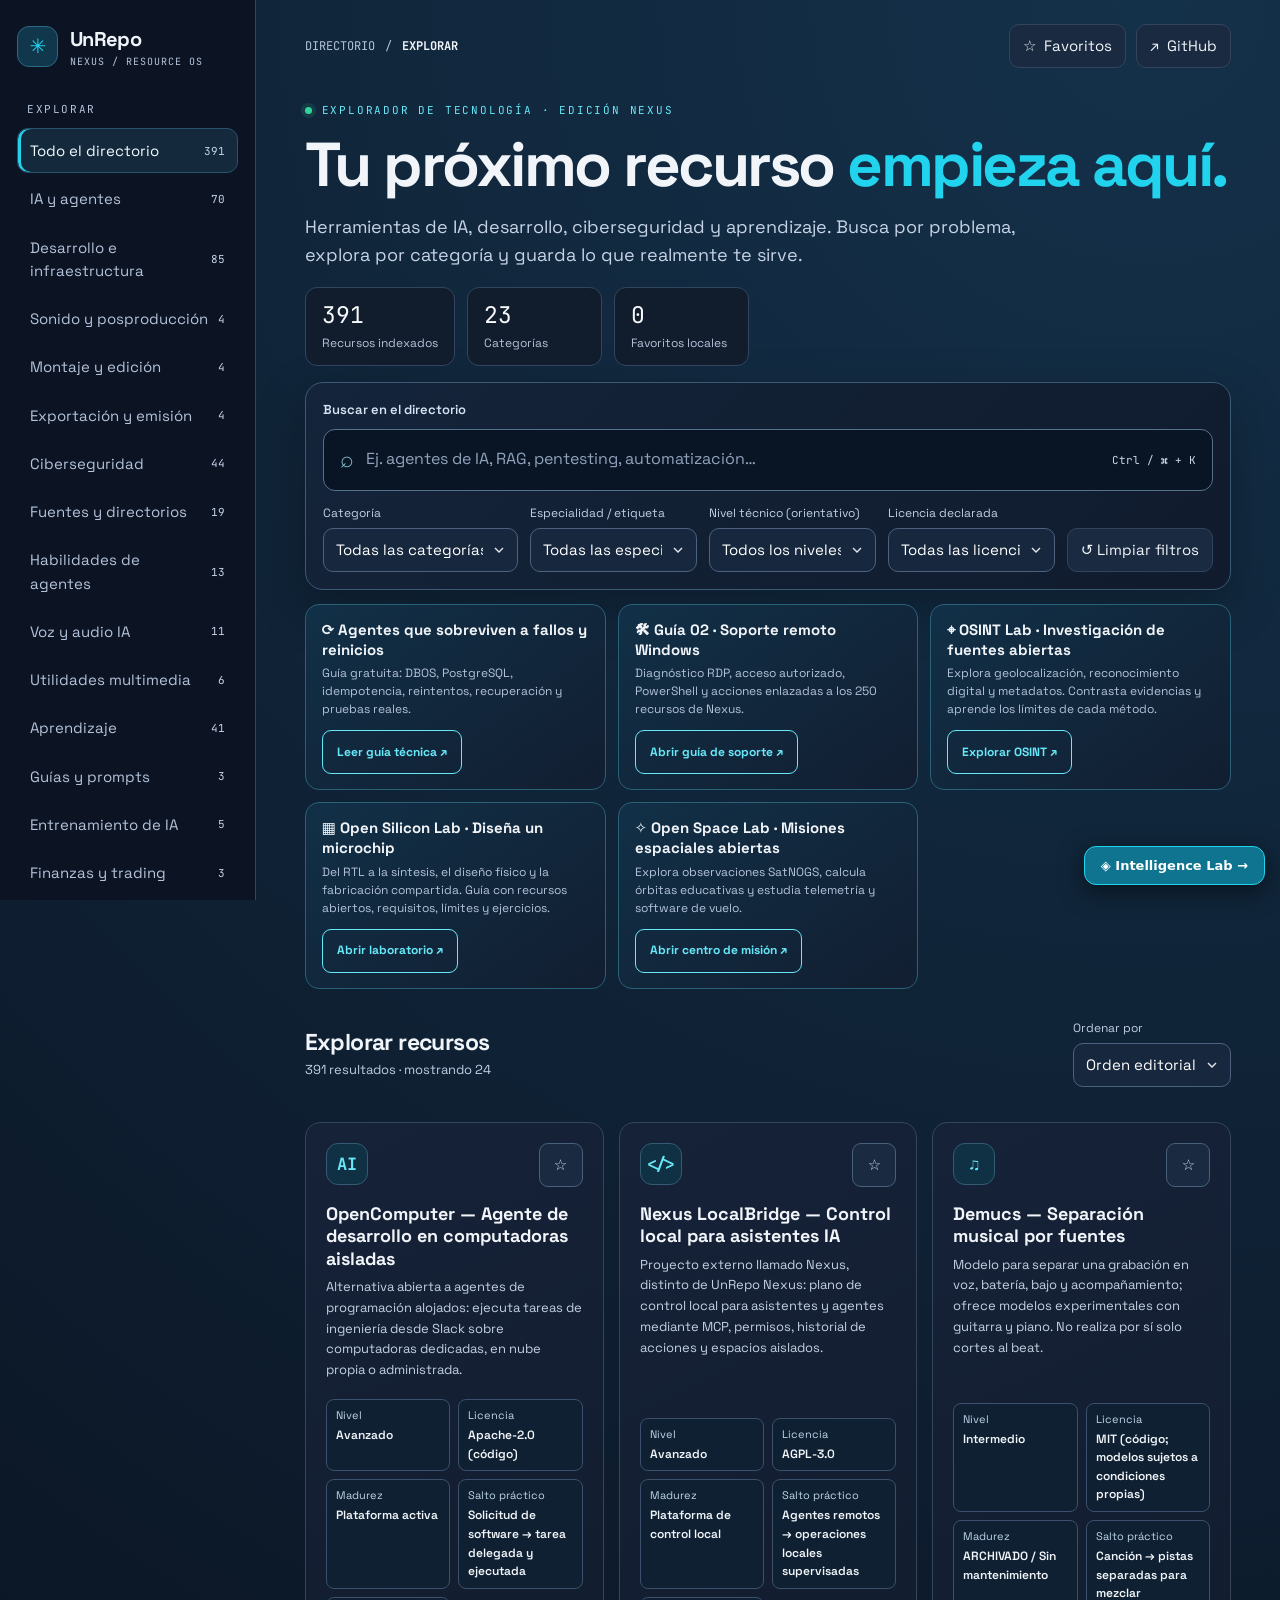
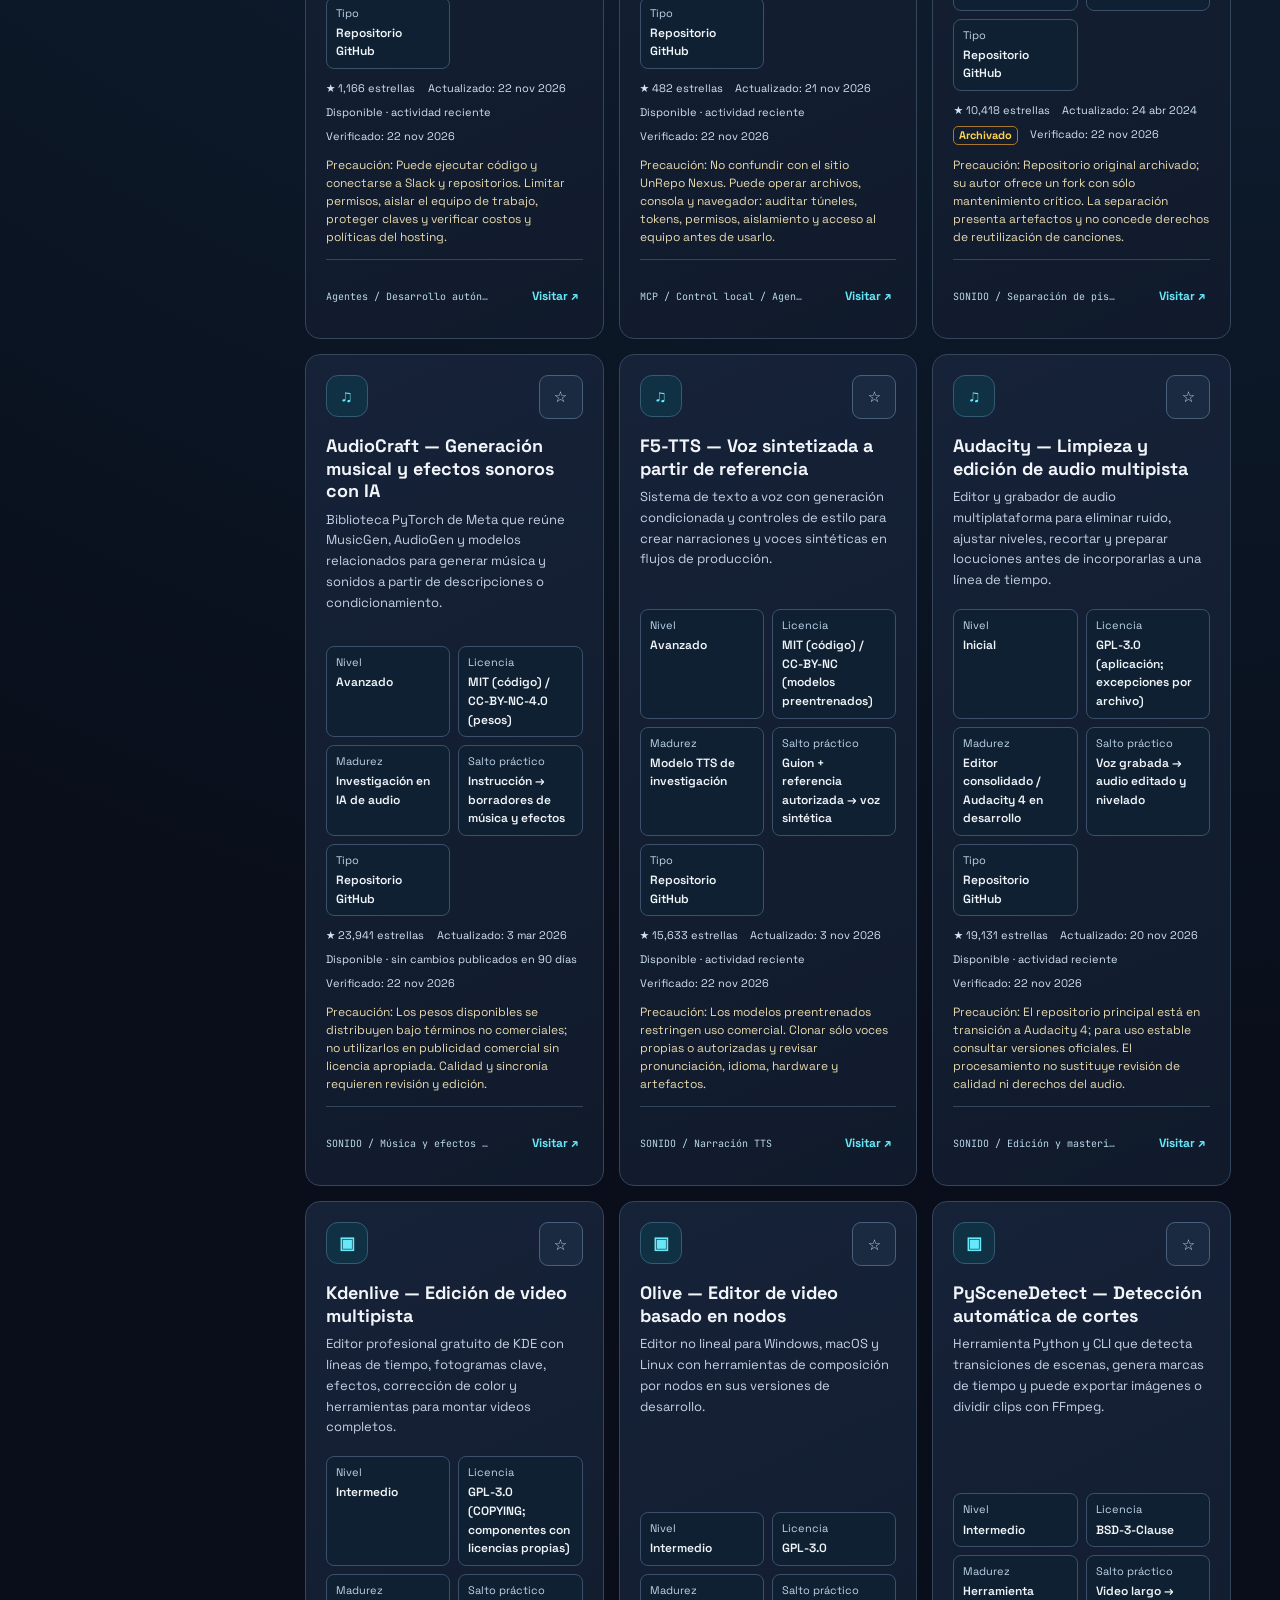
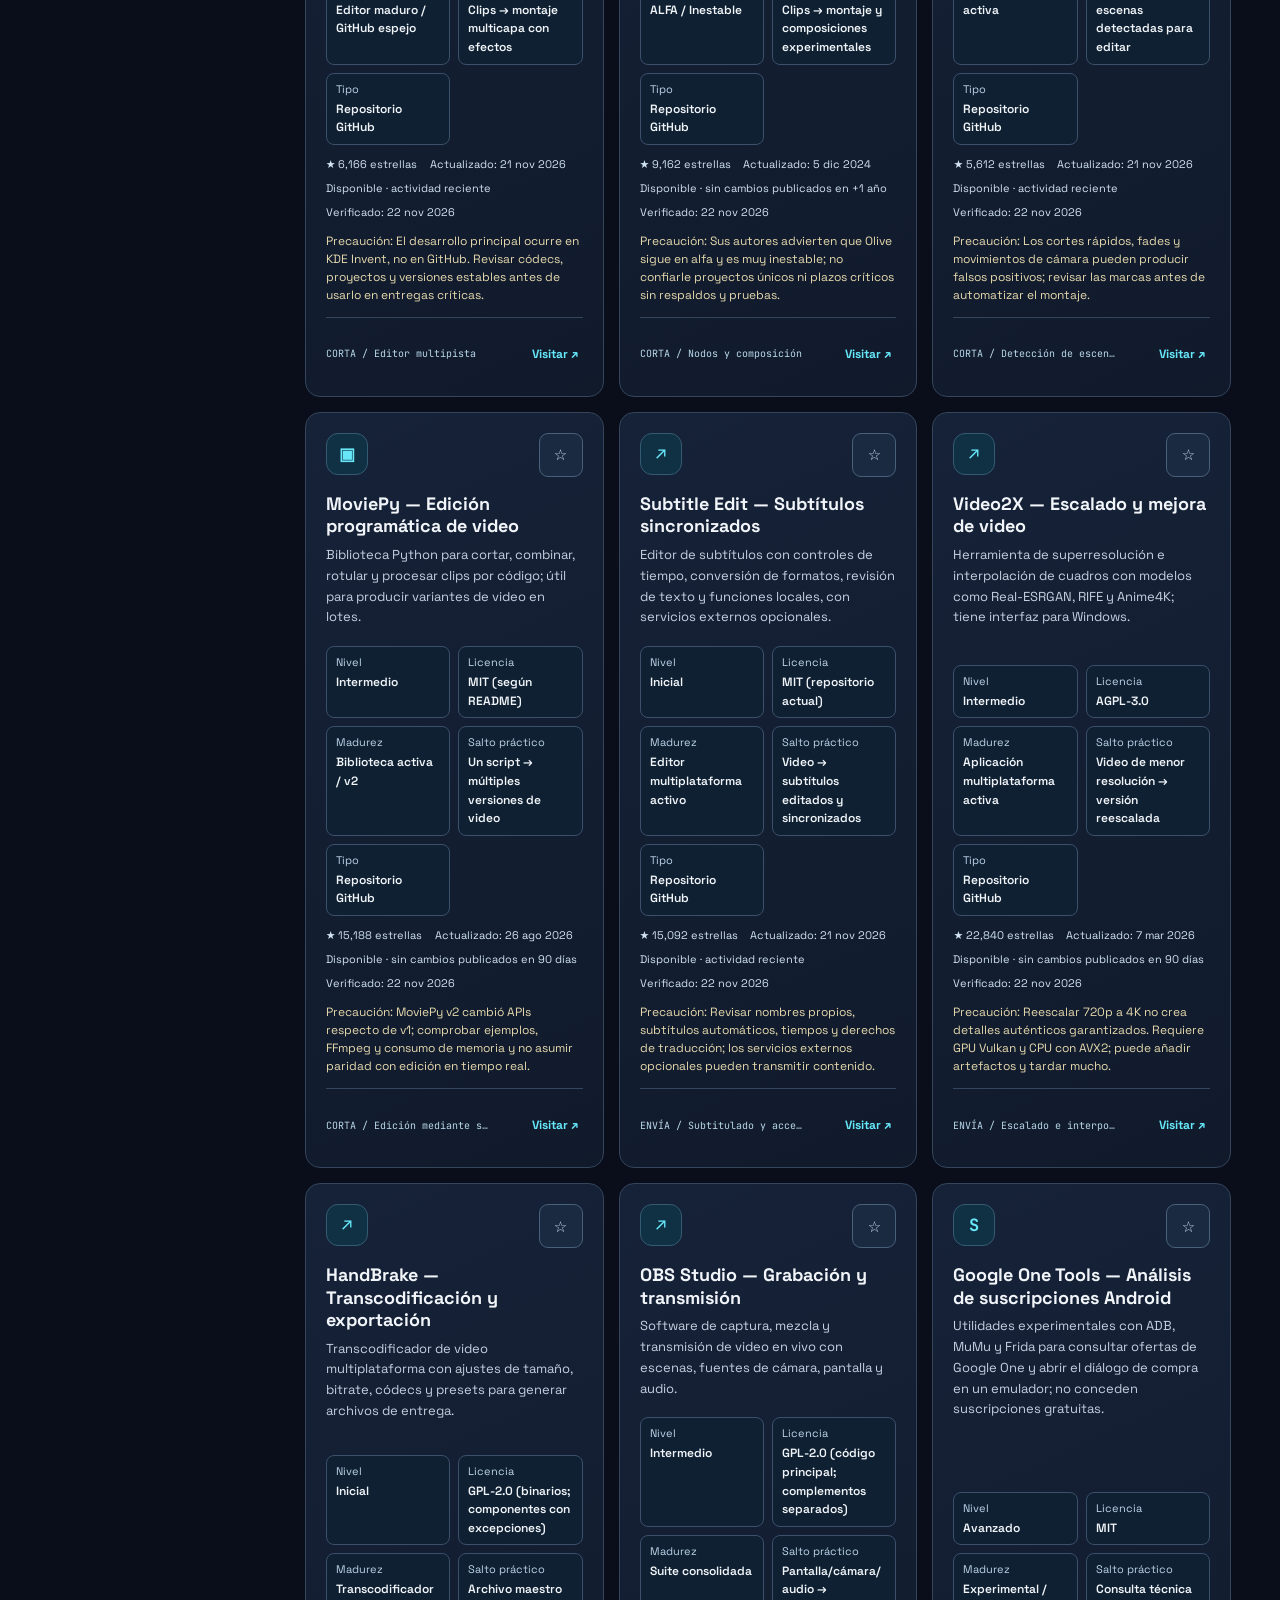
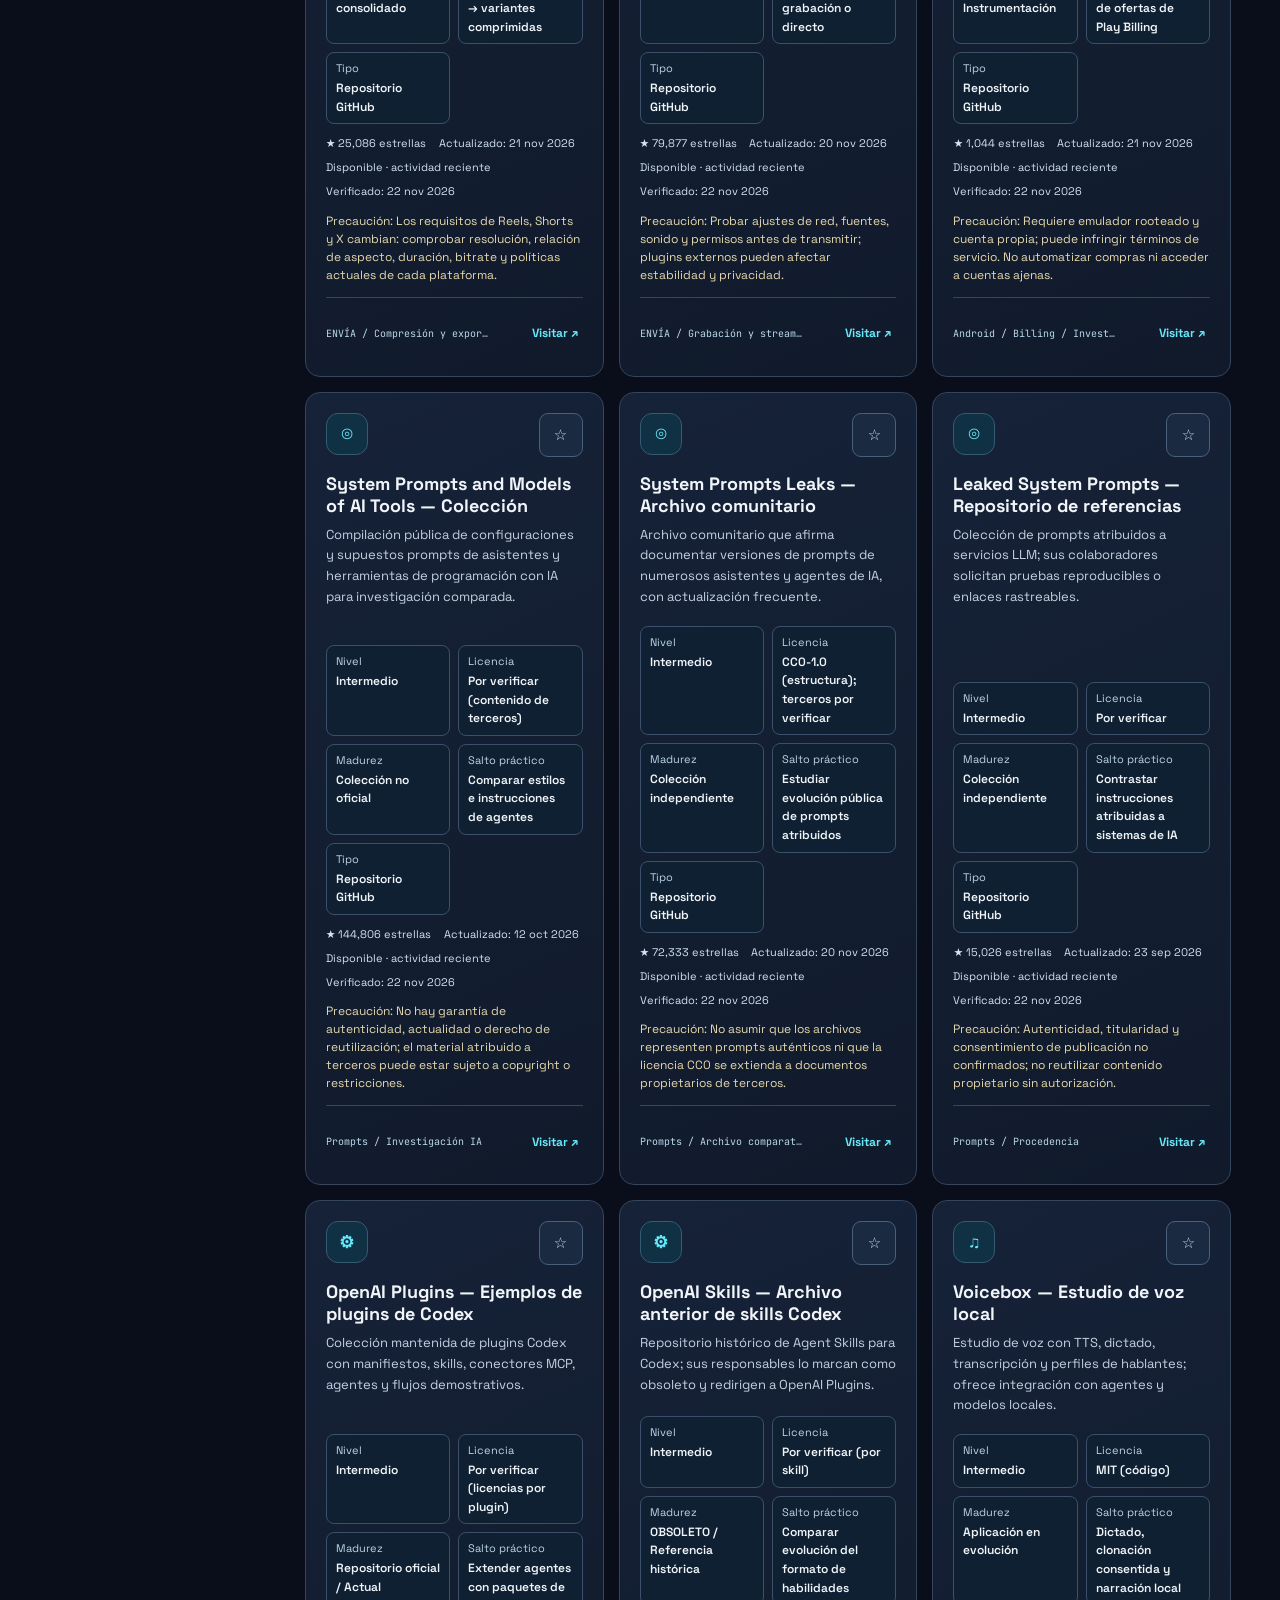
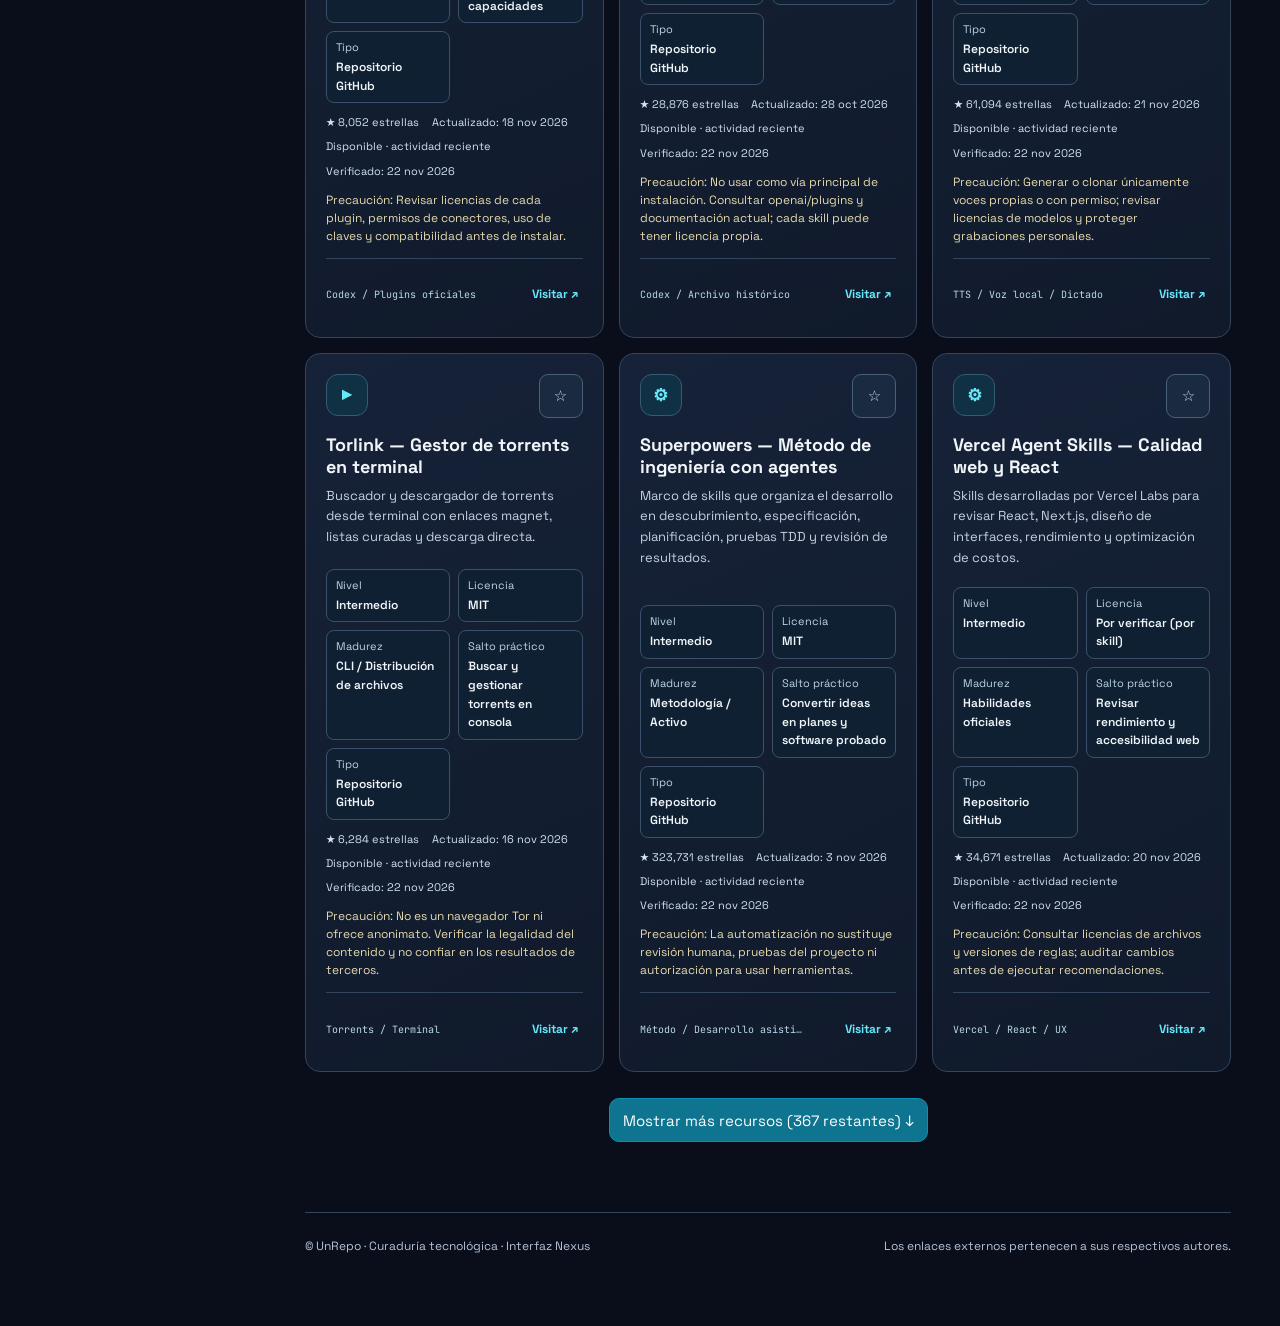
==== commit 46407210: "feat(ux): prioritize search and improve responsive discovery navigation" ====
--- a/index.html
+++ b/index.html
@@ -129,12 +129,57 @@
 .nexus-secret-links em{color:#b6c7db;font:normal 13px "Space Grotesk",sans-serif}
 .nexus-secret-links b{color:#67e8f9}
 .nexus-secret-note{color:#8199b5;font:11px/1.6 "JetBrains Mono",monospace;margin:21px 0 0}
+
+/* STAGE 1: discovery-first layout and accessible mobile navigation. */
+.hero{margin-bottom:16px}
+.metrics{margin-top:18px}
+.search-panel{margin:16px 0 14px}
+.search-wrap{min-height:62px}
+.filter-line{grid-template-columns:minmax(155px,1fr) minmax(0,3.5fr);gap:12px}
+.advanced-filters{min-width:0}
+.advanced-filters>summary{display:none}
+.advanced-filters-grid{display:grid;grid-template-columns:repeat(3,minmax(0,1fr)) auto;gap:12px;align-items:end}
+.advanced-filters-grid>.btn{min-height:44px;white-space:nowrap}
+.knowledge-hub{display:grid;grid-template-columns:repeat(3,minmax(0,1fr));gap:12px;margin:14px 0 28px}
+.knowledge-hub .resilience-banner{margin:0;padding:15px 16px;display:flex;flex-direction:column;align-items:flex-start;min-height:168px;gap:12px;background:linear-gradient(145deg,#113047,#121e31)}
+.knowledge-hub .resilience-banner strong{font-size:15px;line-height:1.35}
+.knowledge-hub .resilience-banner p{font-size:12px;line-height:1.5}
+.knowledge-hub .resilience-banner a{margin-top:auto;min-height:44px;align-items:center;font-size:12px}
+.sidebar-backdrop[hidden]{display:none!important}
+.nav-btn,.btn{min-height:44px}
+.favorite{min-width:44px;height:44px}
+.nexus-secret-close{min-width:44px;height:44px}
+.external{display:inline-flex;align-items:center;min-height:44px}
+@media(max-width:1150px){
+ .knowledge-hub{grid-template-columns:repeat(2,minmax(0,1fr))}
+ .filter-line{grid-template-columns:minmax(0,1fr)}
+ .advanced-filters-grid{grid-template-columns:repeat(3,minmax(0,1fr)) auto}
+}
+@media(max-width:830px){
+ .sidebar{z-index:70}
+ .sidebar-backdrop{position:fixed;inset:0;width:100%;height:100%;border:0;padding:0;background:#020916b8;z-index:60}
+ .sidebar-backdrop:focus-visible{outline:3px solid var(--focus);outline-offset:-4px}
+}
+@media(max-width:550px){
+ .hero{margin-bottom:12px}
+ .metrics{gap:8px}
+ .metric{padding:10px 11px}
+ .search-panel{margin:14px 0}
+ .filter-line{display:block}
+ .advanced-filters{margin-top:12px;padding:0 12px;border:1px solid var(--line);border-radius:10px}
+ .advanced-filters>summary{display:list-item;padding:12px 0;color:var(--text);font-size:13px;font-weight:600;cursor:pointer}
+ .advanced-filters-grid{grid-template-columns:1fr;gap:12px;padding-bottom:12px}
+ .knowledge-hub{display:flex;overflow-x:auto;overscroll-behavior-x:contain;scroll-snap-type:x proximity;gap:10px;margin:8px 0 22px;padding:0 3px 10px;scrollbar-width:thin}
+ .knowledge-hub .resilience-banner{flex:0 0 min(83vw,326px);min-height:180px;scroll-snap-align:start}
+ .sort-row{margin-top:22px}
+}
 </style>
 </head>
 <body>
 <a class="skip" href="#main">Saltar al contenido principal</a>
 <a href="./intelligence.html" style="position:fixed;right:15px;bottom:15px;z-index:45;padding:11px 16px;border:1px solid #22d3ee;border-radius:12px;background:#0e7490;color:#fff;text-decoration:none;font:600 13px system-ui,sans-serif;box-shadow:0 6px 24px #0008" aria-label="Abrir Intelligence Lab, informes de repositorios con IA">◈ Intelligence Lab →</a>
 <div class="shell">
+<button class="sidebar-backdrop" id="sidebarBackdrop" type="button" hidden aria-label="Cerrar menú de categorías"></button>
 <aside class="sidebar" id="sidebar" aria-label="Navegación de categorías">
 <a href="#" class="brand" id="brand"><span class="logo" aria-hidden="true">✳</span><span>UnRepo<small>NEXUS / RESOURCE OS</small></span></a>
 <p class="overline">Explorar</p>
@@ -157,23 +202,30 @@
 <div class="metric"><strong id="savedStat">0</strong><span>Favoritos locales</span></div>
 </div>
 </section>
-<section class="resilience-banner" aria-label="Guía práctica de agentes resilientes"><div><strong>⟳ Agentes que sobreviven a fallos y reinicios</strong><p>Guía gratuita: DBOS, PostgreSQL, idempotencia, reintentos, recuperación y pruebas reales.</p></div><a href="./resiliencia-agentes.html">Leer guía técnica ↗</a></section>
-<section class="resilience-banner" aria-label="Guía técnica 02: soporte remoto de Windows"><div><strong>🛠 Guía 02 · Soporte remoto Windows</strong><p>Diagnóstico RDP, acceso autorizado, PowerShell y acciones enlazadas a los 250 recursos de Nexus.</p></div><a href="./soporte-remoto-windows.html">Abrir guía de soporte ↗</a></section>
-<section class="resilience-banner" id="osintLab" aria-label="OSINT Lab — Inteligencia de fuentes abiertas"><div><strong>⌖ OSINT Lab · Investigación de fuentes abiertas</strong><p>Explora geolocalización, reconocimiento digital y metadatos. Contrasta evidencias y aprende los límites de cada método.</p></div><a href="#resultsTitle" id="osintLabOpen">Explorar OSINT ↗</a></section>
-<section class="resilience-banner" aria-label="Open Silicon Lab — del código al microchip"><div><strong>▦ Open Silicon Lab · Diseña un microchip</strong><p>Del RTL a la síntesis, el diseño físico y la fabricación compartida. Guía con recursos abiertos, requisitos, límites y ejercicios.</p></div><a href="./silicon-lab.html" id="siliconLabOpen">Abrir laboratorio ↗</a></section>
-<section class="resilience-banner" aria-label="Open Space Lab — laboratorio espacial abierto"><div><strong>✧ Open Space Lab · Misiones espaciales abiertas</strong><p>Explora observaciones SatNOGS, calcula órbitas educativas y estudia telemetría y software de vuelo.</p></div><a id="spaceLabOpen" href="./space-lab.html">Abrir centro de misión ↗</a></section>
 <section class="search-panel" aria-label="Buscar y filtrar recursos">
 <label for="search" class="search-label">Buscar en el directorio</label>
 <div class="search-wrap"><span class="search-icon" aria-hidden="true">⌕</span><input id="search" autocomplete="off" type="search" placeholder="Ej. agentes de IA, RAG, pentesting, automatización…" aria-describedby="searchHelp"><span class="search-hint desktop-hint" aria-hidden="true">Ctrl / ⌘ + K</span></div>
 <p id="searchHelp" class="sr-only">Buscar por nombre, descripción o etiqueta. Los resultados se actualizan automáticamente.</p>
 <div class="filter-line">
 <div class="field"><label for="category">Categoría</label><select id="category"></select></div>
+<details class="advanced-filters" id="advancedFilters" open>
+<summary>Filtros</summary>
+<div class="advanced-filters-grid">
 <div class="field"><label for="tag">Especialidad / etiqueta</label><select id="tag"><option value="all">Todas las especialidades</option></select></div>
 <div class="field"><label for="level">Nivel técnico (orientativo)</label><select id="level"><option value="all">Todos los niveles</option><option value="Inicial">Inicial</option><option value="Intermedio">Intermedio</option><option value="Avanzado">Avanzado</option><option value="Por evaluar">Por evaluar</option></select></div>
 <div class="field"><label for="license">Licencia declarada</label><select id="license"><option value="all">Todas las licencias</option></select></div>
 <button type="button" class="btn" id="clearFilters">↺ Limpiar filtros</button>
 </div>
+</details>
+</div>
 </section>
+<div class="knowledge-hub" role="region" aria-label="Guías y laboratorios" tabindex="0">
+<section class="resilience-banner" aria-label="Guía práctica de agentes resilientes"><div><strong>⟳ Agentes que sobreviven a fallos y reinicios</strong><p>Guía gratuita: DBOS, PostgreSQL, idempotencia, reintentos, recuperación y pruebas reales.</p></div><a href="./resiliencia-agentes.html">Leer guía técnica ↗</a></section>
+<section class="resilience-banner" aria-label="Guía técnica 02: soporte remoto de Windows"><div><strong>🛠 Guía 02 · Soporte remoto Windows</strong><p>Diagnóstico RDP, acceso autorizado, PowerShell y acciones enlazadas a los 250 recursos de Nexus.</p></div><a href="./soporte-remoto-windows.html">Abrir guía de soporte ↗</a></section>
+<section class="resilience-banner" id="osintLab" aria-label="OSINT Lab — Inteligencia de fuentes abiertas"><div><strong>⌖ OSINT Lab · Investigación de fuentes abiertas</strong><p>Explora geolocalización, reconocimiento digital y metadatos. Contrasta evidencias y aprende los límites de cada método.</p></div><a href="#resultsTitle" id="osintLabOpen">Explorar OSINT ↗</a></section>
+<section class="resilience-banner" aria-label="Open Silicon Lab — del código al microchip"><div><strong>▦ Open Silicon Lab · Diseña un microchip</strong><p>Del RTL a la síntesis, el diseño físico y la fabricación compartida. Guía con recursos abiertos, requisitos, límites y ejercicios.</p></div><a href="./silicon-lab.html" id="siliconLabOpen">Abrir laboratorio ↗</a></section>
+<section class="resilience-banner" aria-label="Open Space Lab — laboratorio espacial abierto"><div><strong>✧ Open Space Lab · Misiones espaciales abiertas</strong><p>Explora observaciones SatNOGS, calcula órbitas educativas y estudia telemetría y software de vuelo.</p></div><a id="spaceLabOpen" href="./space-lab.html">Abrir centro de misión ↗</a></section>
+</div>
 <section aria-labelledby="resultsTitle">
 <div class="sort-row"><div><h2 id="resultsTitle">Explorar recursos</h2><div class="result-info" id="resultsInfo" role="status" aria-live="polite" aria-atomic="true">Preparando catálogo…</div></div><div class="field"><label for="sort">Ordenar por</label><select id="sort"><option value="original">Orden editorial</option><option value="name">Nombre A–Z</option><option value="name-desc">Nombre Z–A</option><option value="category">Categoría</option></select></div></div>
 <div class="chip-row" id="activeFilters" aria-label="Filtros activos"></div>
@@ -868,7 +920,7 @@
 const categories=Object.keys(countByCategory);
 function make(tag,className,text){const el=document.createElement(tag);if(className)el.className=className;if(text!==undefined)el.textContent=String(text);return el}
 function options(select,items){select.replaceChildren();for(const [value,label] of items){const op=document.createElement("option");op.value=value;op.textContent=label;select.append(op)}}
-function buildNav(){const nav=$("navigation");nav.replaceChildren();for(const [value,label,num] of [["all","Todo el directorio",resources.length],...categories.map(c=>[c,CATEGORY_NAMES[c]||c,countByCategory[c]])]){const btn=make("button","nav-btn");btn.type="button";btn.dataset.category=value;btn.setAttribute("aria-pressed",String(state.category===value));const left=make("span","nav-label",label);const right=make("b","",num);btn.append(left,right);btn.addEventListener("click",()=>{state.category=value;state.tag="all";state.limit=24;sync();closeMenu();$("resultsTitle").scrollIntoView({block:"start",behavior:window.matchMedia("(prefers-reduced-motion: reduce)").matches?"auto":"smooth"})});nav.append(btn)}}
+function buildNav(){const nav=$("navigation");nav.replaceChildren();for(const [value,label,num] of [["all","Todo el directorio",resources.length],...categories.map(c=>[c,CATEGORY_NAMES[c]||c,countByCategory[c]])]){const btn=make("button","nav-btn");btn.type="button";btn.dataset.category=value;btn.setAttribute("aria-pressed",String(state.category===value));const left=make("span","nav-label",label);const right=make("b","",num);btn.append(left,right);btn.addEventListener("click",()=>{state.category=value;state.tag="all";state.limit=24;sync();closeMenu(mobileMenuQuery.matches);$("resultsTitle").scrollIntoView({block:"start",behavior:window.matchMedia("(prefers-reduced-motion: reduce)").matches?"auto":"smooth"})});nav.append(btn)}}
 function updateTags(){const relevant=resources.filter(x=>state.category==="all"||x.category===state.category);const tags=[...new Set(relevant.map(x=>x.tag).filter(Boolean))].sort((a,b)=>a.localeCompare(b,"es"));if(state.tag!=="all"&&!tags.includes(state.tag))state.tag="all";options($("tag"),[["all","Todas las especialidades"],...tags.map(t=>[t,t])]);$("tag").value=state.tag}
 function results(){const q=normalized(state.search.trim());const words=q.split(/\s+/).filter(Boolean);const arr=resources.filter(x=>(state.category==="all"||x.category===state.category)&&(state.tag==="all"||x.tag===state.tag)&&(state.level==="all"||metadataFor(x).level===state.level)&&(state.license==="all"||metadataFor(x).license===state.license)&&(!state.favoritesOnly||favorites.has(x._id))&&words.every(w=>normalized([x.title,x.desc,x.category,x.tag,metadataFor(x).level,metadataFor(x).license,metadataFor(x).securityProfile,metadataFor(x).maturity,metadataFor(x).impact,metadataFor(x).sourceType].join(" ")).includes(w)));if(state.sort==="name")arr.sort((a,b)=>a.title.localeCompare(b.title,"es"));if(state.sort==="name-desc")arr.sort((a,b)=>b.title.localeCompare(a.title,"es"));if(state.sort==="category")arr.sort((a,b)=>a.category.localeCompare(b.category,"es")||a.title.localeCompare(b.title,"es"));return arr}
 function card(item){const article=make("article","card");const top=make("div","card-top");const symbol=make("span","card-symbol",ICONS[item.category]||"↗");symbol.setAttribute("aria-hidden","true");const fav=make("button","favorite",favorites.has(item._id)?"★":"☆");fav.type="button";fav.setAttribute("aria-pressed",String(favorites.has(item._id)));fav.setAttribute("aria-label",(favorites.has(item._id)?"Quitar de favoritos: ":"Guardar en favoritos: ")+item.title);fav.addEventListener("click",()=>{favorites.has(item._id)?favorites.delete(item._id):favorites.add(item._id);saveFavorites();sync()});top.append(symbol,fav);const h=make("h3","",item.title);const desc=make("p","",item.desc||"Recurso disponible en su sitio original.");const meta=metadataFor(item);const facts=make("dl","resource-facts");for(const [label,value] of [["Nivel",meta.level+(meta.estimated?" (estimado)":"")],["Licencia",meta.license],...(meta.securityProfile?[["Perfil",meta.securityProfile]]:[]),...(meta.maturity?[["Madurez",meta.maturity]]:[]),...(meta.impact?[["Salto práctico",meta.impact]]:[]),...(meta.sourceType?[["Tipo",meta.sourceType]]:[])]){const group=make("div","fact");group.append(make("dt","",label),make("dd","",value));facts.append(group)}
@@ -884,9 +936,12 @@
 function render(){const found=results();const target=$("catalog");target.replaceChildren();const page=found.slice(0,state.limit);for(const resource of page)target.append(card(resource));if(!found.length){const empty=make("div","empty");const title=make("strong","","Sin coincidencias");const message=make("p","","Prueba otra palabra, selecciona otra categoría o limpia los filtros para explorar todo el catálogo.");const clear=make("button","btn btn-primary","Limpiar filtros");clear.type="button";clear.addEventListener("click",clearAll);empty.append(title,message,clear);target.append(empty)}$("resultsInfo").textContent=found.length+" resultado"+(found.length===1?"":"s")+" · mostrando "+page.length;const more=$("loadMore");more.hidden=found.length<=state.limit;more.textContent="Mostrar más recursos ("+(found.length-state.limit)+" restantes) ↓";$("savedStat").textContent=favorites.size;const favToggle=$("favToggle");favToggle.setAttribute("aria-pressed",String(state.favoritesOnly));favToggle.innerHTML=state.favoritesOnly?"★ <span class='btn-text'>Favoritos</span>":"☆ <span class='btn-text'>Favoritos</span>";renderChips()}
 function sync(){updateTags();$("category").value=state.category;$("level").value=state.level;$("license").value=state.license;document.querySelectorAll(".nav-btn").forEach(el=>el.setAttribute("aria-pressed",String(el.dataset.category===state.category)));render()}
 function clearAll(){state.category="all";state.tag="all";state.level="all";state.license="all";state.search="";state.favoritesOnly=false;state.limit=24;$("search").value="";sync()}
-function closeMenu(){$("sidebar").classList.remove("open");$("menuBtn").setAttribute("aria-expanded","false");$("menuBtn").setAttribute("aria-label","Abrir menú de categorías")}
+const mobileMenuQuery=window.matchMedia("(max-width:830px)");
+const compactFiltersQuery=window.matchMedia("(max-width:550px)");
+function setMenuState(open,restoreFocus=false){const active=mobileMenuQuery.matches&&open;const sidebar=$("sidebar");sidebar.classList.toggle("open",active);sidebar.inert=mobileMenuQuery.matches&&!active;sidebar.setAttribute("aria-hidden",String(mobileMenuQuery.matches&&!active));$("sidebarBackdrop").hidden=!active;$("menuBtn").setAttribute("aria-expanded",String(active));$("menuBtn").setAttribute("aria-label",active?"Cerrar menú de categorías":"Abrir menú de categorías");if(active){const selected=sidebar.querySelector('.nav-btn[aria-pressed="true"]')||sidebar.querySelector(".nav-btn");selected?.focus()}else if(restoreFocus&&mobileMenuQuery.matches){$("menuBtn").focus()}}
+function closeMenu(restoreFocus=false){setMenuState(false,restoreFocus)}
 options($("category"),[["all","Todas las categorías"],...categories.map(c=>[c,(CATEGORY_NAMES[c]||c)+" ("+countByCategory[c]+")"])]);$("totalStat").textContent=resources.length;$("categoryStat").textContent=categories.length;
-updateLicenses();buildNav();sync();loadGithubMetadata();
+updateLicenses();buildNav();sync();loadGithubMetadata();setMenuState(false);$("advancedFilters").open=!compactFiltersQuery.matches;mobileMenuQuery.addEventListener("change",()=>setMenuState(false));compactFiltersQuery.addEventListener("change",e=>{$("advancedFilters").open=!e.matches});
 $("search").addEventListener("input",e=>{state.search=e.target.value;state.limit=24;render()});
 $("category").addEventListener("change",e=>{state.category=e.target.value;state.tag="all";state.limit=24;sync()});
 $("tag").addEventListener("change",e=>{state.tag=e.target.value;state.limit=24;render()});
@@ -897,9 +952,10 @@
 $("osintLabOpen").addEventListener("click",event=>{event.preventDefault();clearAll();state.category="osint";sync();$("resultsTitle").scrollIntoView({block:"start",behavior:window.matchMedia("(prefers-reduced-motion: reduce)").matches?"auto":"smooth"});});
 $("favToggle").addEventListener("click",()=>{state.favoritesOnly=!state.favoritesOnly;state.limit=24;render()});
 $("loadMore").addEventListener("click",()=>{state.limit+=24;render()});
-$("menuBtn").addEventListener("click",()=>{const open=$("sidebar").classList.toggle("open");$("menuBtn").setAttribute("aria-expanded",String(open));$("menuBtn").setAttribute("aria-label",open?"Cerrar menú de categorías":"Abrir menú de categorías")});
-document.addEventListener("keydown",e=>{if((e.ctrlKey||e.metaKey)&&e.key.toLowerCase()==="k"){e.preventDefault();$("search").focus()}if(e.key==="Escape"){if(document.activeElement===$("search")){$("search").blur()}closeMenu()}});
-document.addEventListener("pointerdown",e=>{if(window.innerWidth<=830&&!$("sidebar").contains(e.target)&&!$("menuBtn").contains(e.target))closeMenu()});
+$("menuBtn").addEventListener("click",()=>setMenuState(!$("sidebar").classList.contains("open")));
+$("sidebarBackdrop").addEventListener("click",()=>closeMenu(true));
+document.addEventListener("keydown",e=>{const mobileOpen=mobileMenuQuery.matches&&$("sidebar").classList.contains("open");if(e.key==="Tab"&&mobileOpen){const controls=[...$("sidebar").querySelectorAll('a[href],button:not([disabled])')].filter(x=>x.getClientRects().length);if(controls.length){const first=controls[0],last=controls[controls.length-1];if(e.shiftKey&&document.activeElement===first){e.preventDefault();last.focus()}else if(!e.shiftKey&&document.activeElement===last){e.preventDefault();first.focus()}}}if((e.ctrlKey||e.metaKey)&&e.key.toLowerCase()==="k"){e.preventDefault();if(mobileOpen)closeMenu();$("search").focus()}if(e.key==="Escape"){if(mobileOpen){e.preventDefault();closeMenu(true)}else if(document.activeElement===$("search")){$("search").blur()}}});
+document.addEventListener("pointerdown",e=>{if(mobileMenuQuery.matches&&$("sidebar").classList.contains("open")&&!$("sidebar").contains(e.target)&&!$("menuBtn").contains(e.target)&&!$("sidebarBackdrop").contains(e.target))closeMenu()});
 
 // Secreto de Nexus: escribir "xus" fuera de campos de texto o tocar ✳ cinco veces.
 (() => {
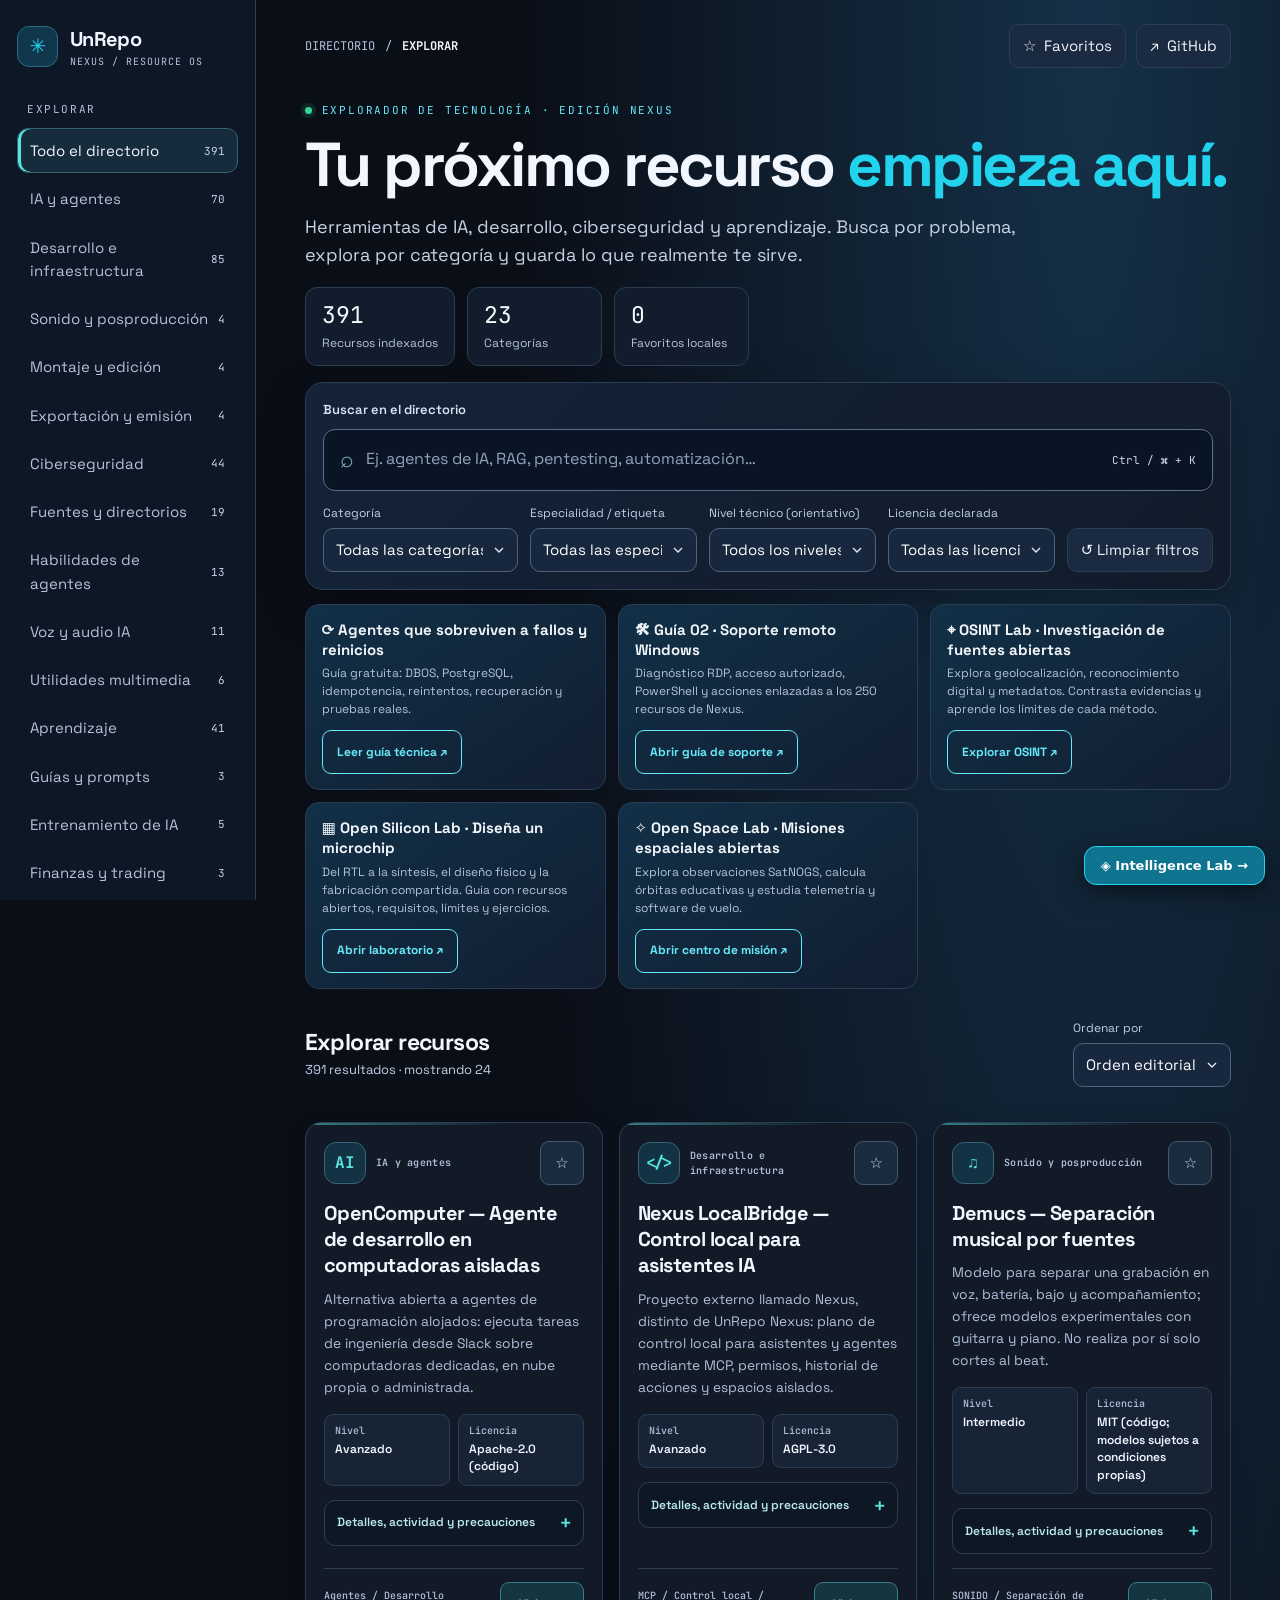
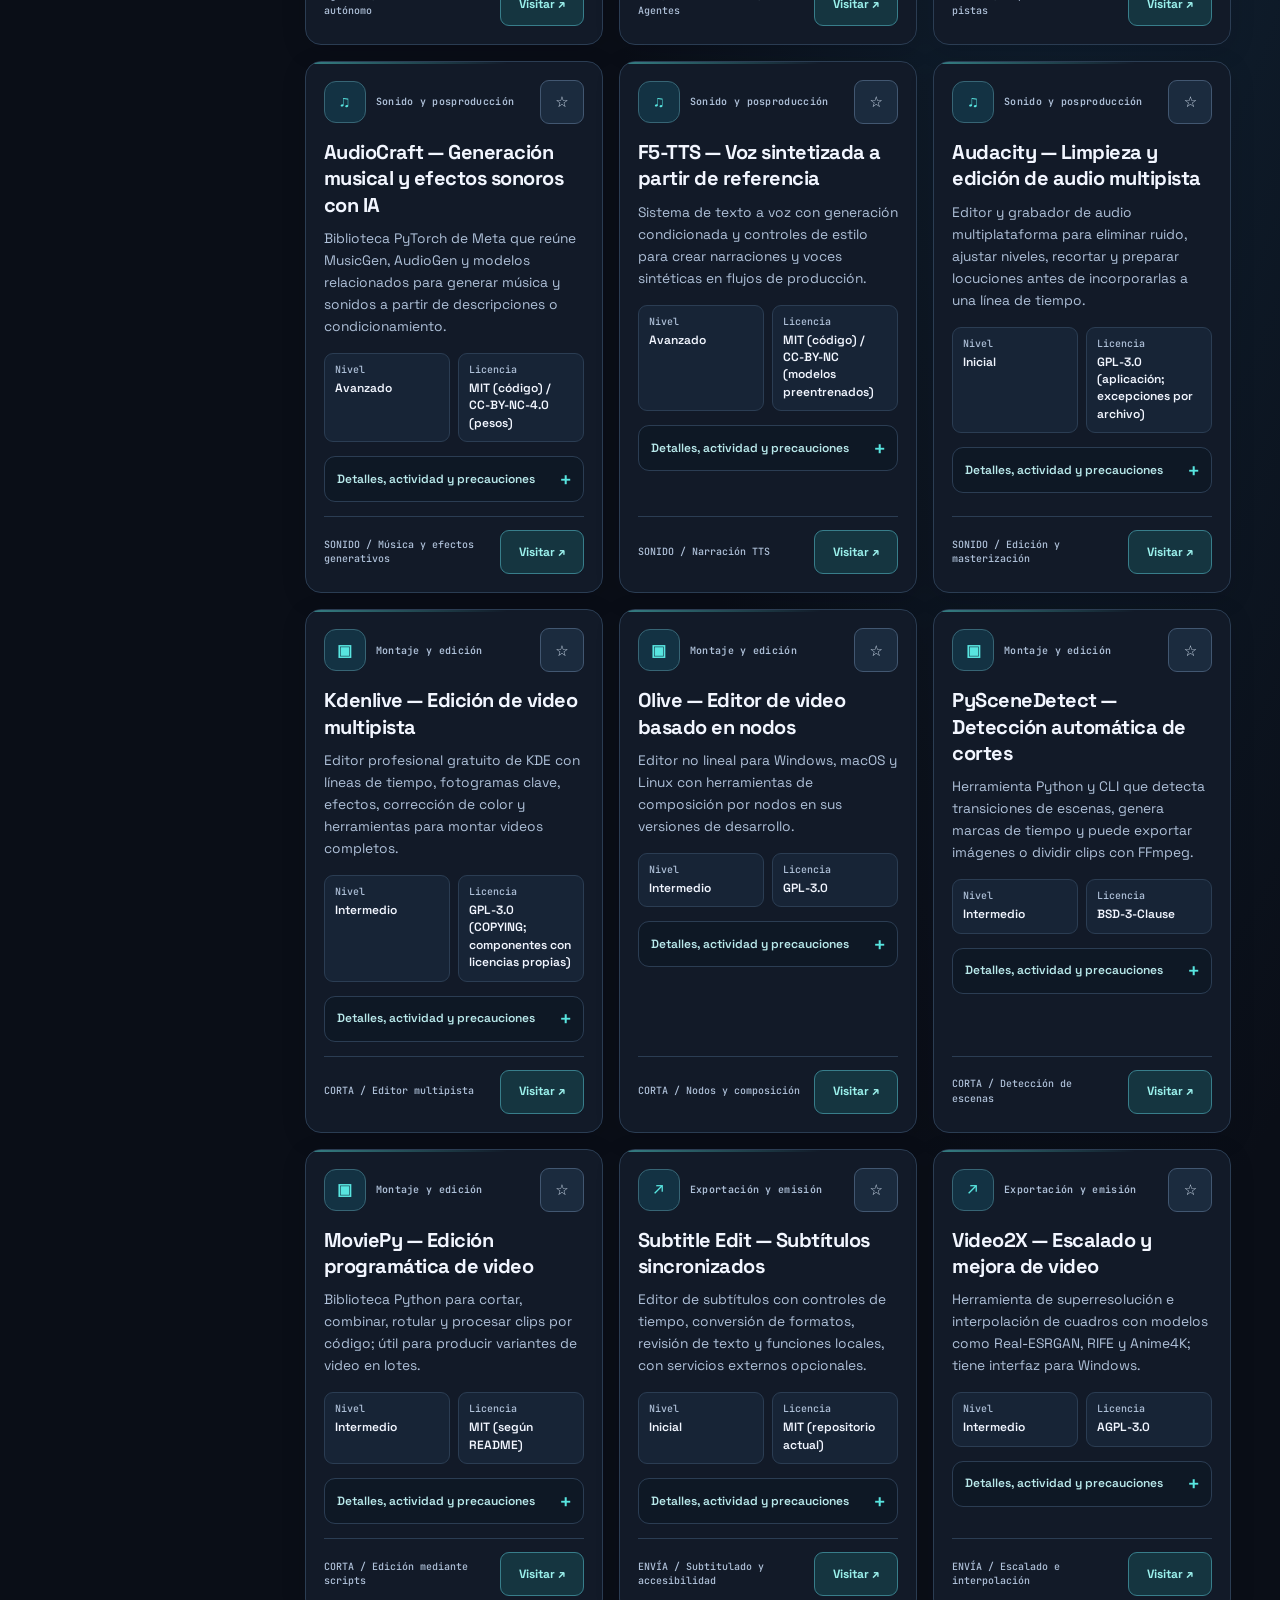
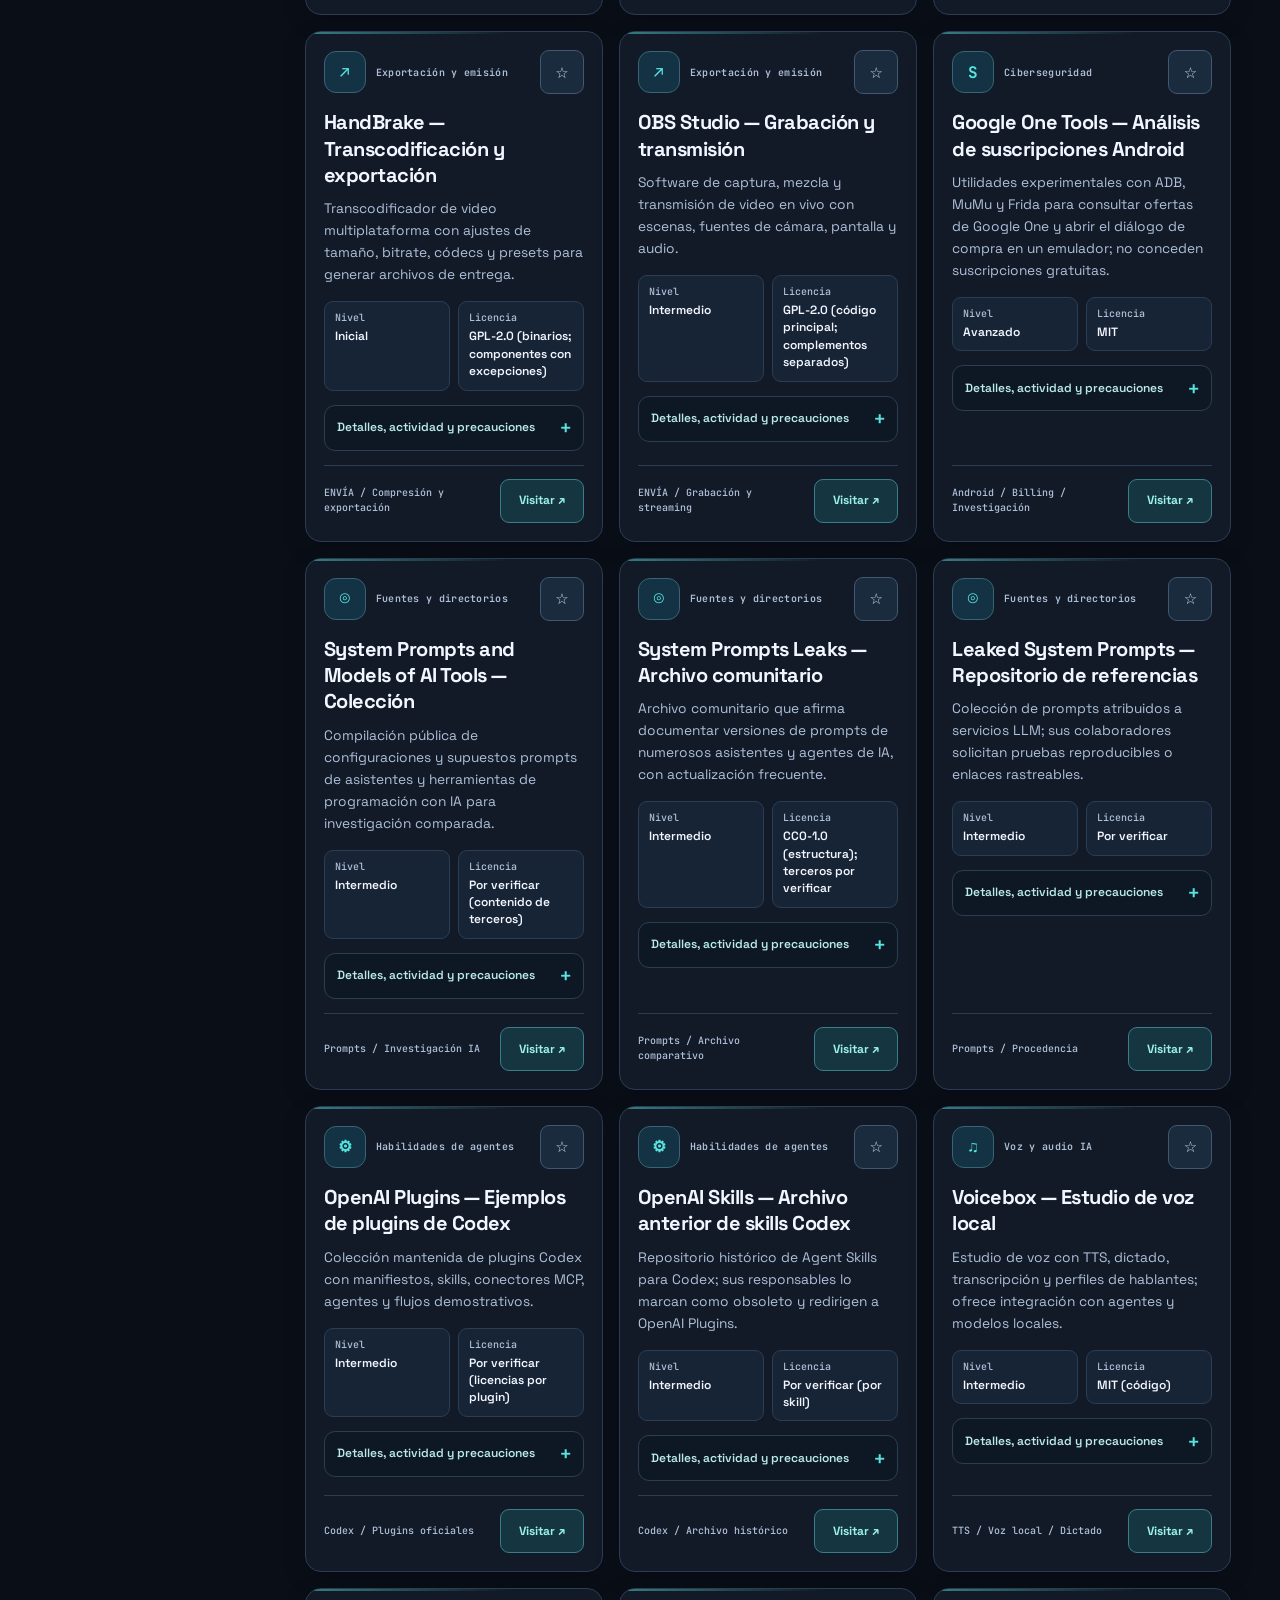
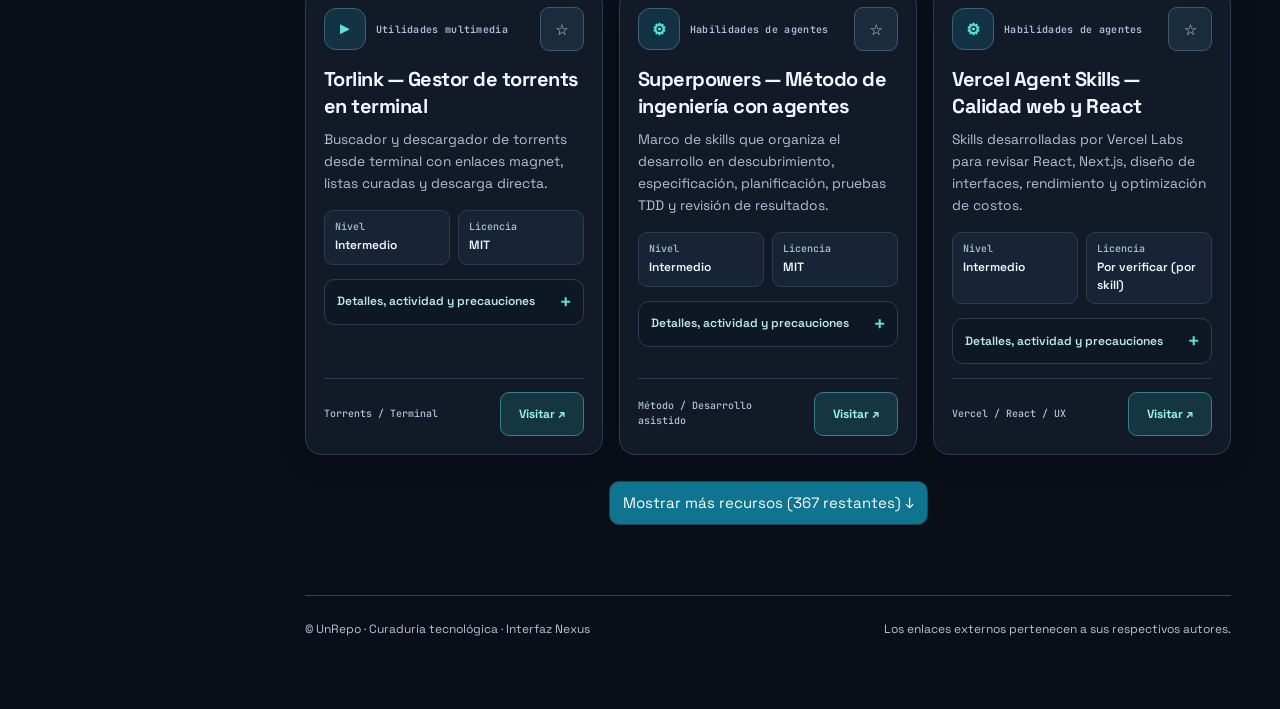
==== commit f2d68039: "feat(ux): establish Night Ops design tokens and disclosure-based resource cards" ====
--- a/index.html
+++ b/index.html
@@ -173,6 +173,61 @@
  .knowledge-hub .resilience-banner{flex:0 0 min(83vw,326px);min-height:180px;scroll-snap-align:start}
  .sort-row{margin-top:22px}
 }
+
+/* STAGE 2 — NIGHT OPS / KNOWLEDGE ATLAS: shared home design tokens and resource cards. */
+:root{
+  --ux-bg:#0a0e17;--ux-surface:#121a28;--ux-raised:#192538;--ux-border:#2b3d53;
+  --ux-text:#f2f6ff;--ux-muted:#afc1d9;--ux-accent:#58e5e0;--ux-accent-soft:#58e5e014;
+  --ux-warning:#f6d58a;--ux-radius:16px;--ux-space-xs:8px;--ux-space-sm:12px;
+  --ux-space-md:16px;--ux-space-lg:24px;--ux-focus:3px solid var(--ux-accent);
+}
+body{background:radial-gradient(ellipse at 85% 0%,#153047 0,transparent 37%),var(--ux-bg);color:var(--ux-text)}
+.sidebar{background:#0d1725;border-color:var(--ux-border)}
+.sidebar-foot{border-color:var(--ux-border);color:var(--ux-muted)}
+.nav-btn:hover,.nav-btn[aria-pressed=true]{border-color:#326373;background:#162c3c;color:var(--ux-text)}
+.nav-btn[aria-pressed=true]{box-shadow:inset 3px 0 var(--ux-accent)}
+.btn,.metric,.search-panel,.chip{border-color:var(--ux-border)}
+.search-panel{background:linear-gradient(135deg,#142338,#111b2a)}
+.search-wrap:focus-within{border-color:var(--ux-accent)}
+.knowledge-hub .resilience-banner{border-color:var(--ux-border)}
+.catalog{grid-template-columns:repeat(auto-fit,minmax(min(100%,270px),1fr));gap:16px;align-items:stretch}
+.card{position:relative;min-width:0;min-height:310px;overflow:hidden;background:var(--ux-surface);border:1px solid var(--ux-border);border-radius:var(--ux-radius);padding:18px;box-shadow:0 6px 24px #01071326;transition:transform .18s ease,border-color .18s ease,box-shadow .18s ease}
+.card::before{content:"";position:absolute;top:0;left:0;right:0;height:2px;background:linear-gradient(90deg,var(--ux-accent),#58e5e000 68%);opacity:.5}
+.card:hover{border-color:#4b8c9c;box-shadow:0 15px 36px #01071355;transform:translateY(-2px)}
+.card:focus-within{border-color:#4b8c9c}
+.card-top{align-items:center;gap:10px}
+.card-symbol{flex:0 0 42px;width:42px;height:42px;border:1px solid #376575;background:#133243;color:var(--ux-accent);font-size:16px}
+.card-type{flex:1;min-width:0;overflow-wrap:anywhere;font:600 10px/1.5 "JetBrains Mono",monospace;letter-spacing:.03em;color:var(--ux-muted)}
+.favorite{flex:0 0 44px;width:44px;min-height:44px;border-color:#425771;background:#1b2b3e}
+.favorite:hover{border-color:var(--ux-accent);background:#223b49}
+.favorite[aria-pressed=true]{background:#3e321d;border-color:#b88b3c;color:#ffdb8a}
+.card h3{margin:15px 0 9px;color:var(--ux-text);font-size:clamp(17px,1.65vw,20px);line-height:1.32;letter-spacing:-.025em}
+.card .resource-desc{margin:0 0 16px;color:var(--ux-muted);font-size:13.75px;line-height:1.6;flex:none;overflow-wrap:anywhere}
+.card .resource-facts{display:grid;gap:8px;margin:0}
+.card .resource-facts-primary{grid-template-columns:repeat(2,minmax(0,1fr));margin-bottom:14px}
+.card .resource-facts .fact{background:#172436;border:1px solid var(--ux-border);border-radius:9px;padding:9px 10px}
+.card .resource-facts dt{color:var(--ux-muted);font:500 10px/1.3 "JetBrains Mono",monospace}
+.card .resource-facts dd{color:var(--ux-text);margin:4px 0 0;font-size:12px;font-weight:600;line-height:1.45;overflow-wrap:anywhere}
+.card-details{min-width:0;margin:0 0 14px;background:#0e1825;border:1px solid var(--ux-border);border-radius:11px}
+.card-details-toggle{display:flex;align-items:center;justify-content:space-between;gap:10px;min-height:44px;padding:11px 12px;color:#b9e9eb;font:600 12px/1.4 "Space Grotesk",system-ui,sans-serif;cursor:pointer}
+.card-details-toggle::-webkit-details-marker{display:none}
+.card-details-toggle::after{content:"+";font:500 19px/1 "JetBrains Mono",monospace;color:var(--ux-accent)}
+.card-details[open]>.card-details-toggle::after{content:"−"}
+.card-details-toggle:hover{background:var(--ux-accent-soft);color:#edffff}
+.card-details-toggle:focus-visible{outline:var(--ux-focus);outline-offset:3px;border-radius:9px}
+.card-details-content{padding:12px;border-top:1px solid var(--ux-border)}
+.card .resource-facts-extra{grid-template-columns:repeat(2,minmax(0,1fr));margin:0 0 12px}
+.card .resource-facts-extra:empty{display:none}
+.card .github-info{display:flex;flex-wrap:wrap;gap:7px 12px;color:var(--ux-muted);font-size:11px;line-height:1.5;margin:0 0 10px}
+.card .archive-status{padding:2px 6px;border-radius:5px}
+.card .resource-caution{margin:0;color:#f6dea6;background:#30281d80;padding:11px 12px;border-left:2px solid var(--ux-warning);border-radius:0 8px 8px 0;font-size:12px;line-height:1.6;flex:none}
+.card-foot{margin-top:auto;gap:12px;padding-top:13px;border-top:1px solid var(--ux-border);align-items:center}
+.card .tag{max-width:none;flex:1;min-width:0;white-space:normal;overflow:visible;text-overflow:clip;overflow-wrap:anywhere;color:var(--ux-muted);font:500 10px/1.45 "JetBrains Mono",monospace}
+.card .external{display:inline-flex;align-items:center;justify-content:center;flex:0 0 auto;min-height:44px;min-width:84px;padding:8px 12px;border:1px solid #387e8b;border-radius:9px;background:#153540;color:#9bf1ec;text-decoration:none;font-size:12px;transition:background .16s ease,border-color .16s ease}
+.card .external:hover,.card .external:focus-visible{background:#1e4852;border-color:var(--ux-accent);color:#edffff}
+@media(max-width:550px){.catalog{gap:13px}.card{padding:16px;min-height:0}.card h3{font-size:19px}.card .resource-desc{font-size:14px}}
+@media(max-width:360px){.card .resource-facts-primary,.card .resource-facts-extra{grid-template-columns:minmax(0,1fr)}}
+@media(prefers-reduced-motion:reduce){.card,.card .external{transition:none!important}.card:hover{transform:none}}
 </style>
 </head>
 <body>
@@ -923,14 +978,14 @@
 function buildNav(){const nav=$("navigation");nav.replaceChildren();for(const [value,label,num] of [["all","Todo el directorio",resources.length],...categories.map(c=>[c,CATEGORY_NAMES[c]||c,countByCategory[c]])]){const btn=make("button","nav-btn");btn.type="button";btn.dataset.category=value;btn.setAttribute("aria-pressed",String(state.category===value));const left=make("span","nav-label",label);const right=make("b","",num);btn.append(left,right);btn.addEventListener("click",()=>{state.category=value;state.tag="all";state.limit=24;sync();closeMenu(mobileMenuQuery.matches);$("resultsTitle").scrollIntoView({block:"start",behavior:window.matchMedia("(prefers-reduced-motion: reduce)").matches?"auto":"smooth"})});nav.append(btn)}}
 function updateTags(){const relevant=resources.filter(x=>state.category==="all"||x.category===state.category);const tags=[...new Set(relevant.map(x=>x.tag).filter(Boolean))].sort((a,b)=>a.localeCompare(b,"es"));if(state.tag!=="all"&&!tags.includes(state.tag))state.tag="all";options($("tag"),[["all","Todas las especialidades"],...tags.map(t=>[t,t])]);$("tag").value=state.tag}
 function results(){const q=normalized(state.search.trim());const words=q.split(/\s+/).filter(Boolean);const arr=resources.filter(x=>(state.category==="all"||x.category===state.category)&&(state.tag==="all"||x.tag===state.tag)&&(state.level==="all"||metadataFor(x).level===state.level)&&(state.license==="all"||metadataFor(x).license===state.license)&&(!state.favoritesOnly||favorites.has(x._id))&&words.every(w=>normalized([x.title,x.desc,x.category,x.tag,metadataFor(x).level,metadataFor(x).license,metadataFor(x).securityProfile,metadataFor(x).maturity,metadataFor(x).impact,metadataFor(x).sourceType].join(" ")).includes(w)));if(state.sort==="name")arr.sort((a,b)=>a.title.localeCompare(b.title,"es"));if(state.sort==="name-desc")arr.sort((a,b)=>b.title.localeCompare(a.title,"es"));if(state.sort==="category")arr.sort((a,b)=>a.category.localeCompare(b.category,"es")||a.title.localeCompare(b.title,"es"));return arr}
-function card(item){const article=make("article","card");const top=make("div","card-top");const symbol=make("span","card-symbol",ICONS[item.category]||"↗");symbol.setAttribute("aria-hidden","true");const fav=make("button","favorite",favorites.has(item._id)?"★":"☆");fav.type="button";fav.setAttribute("aria-pressed",String(favorites.has(item._id)));fav.setAttribute("aria-label",(favorites.has(item._id)?"Quitar de favoritos: ":"Guardar en favoritos: ")+item.title);fav.addEventListener("click",()=>{favorites.has(item._id)?favorites.delete(item._id):favorites.add(item._id);saveFavorites();sync()});top.append(symbol,fav);const h=make("h3","",item.title);const desc=make("p","",item.desc||"Recurso disponible en su sitio original.");const meta=metadataFor(item);const facts=make("dl","resource-facts");for(const [label,value] of [["Nivel",meta.level+(meta.estimated?" (estimado)":"")],["Licencia",meta.license],...(meta.securityProfile?[["Perfil",meta.securityProfile]]:[]),...(meta.maturity?[["Madurez",meta.maturity]]:[]),...(meta.impact?[["Salto práctico",meta.impact]]:[]),...(meta.sourceType?[["Tipo",meta.sourceType]]:[])]){const group=make("div","fact");group.append(make("dt","",label),make("dd","",value));facts.append(group)}
+function card(item){const article=make("article","card");const top=make("div","card-top");const symbol=make("span","card-symbol",ICONS[item.category]||"↗");symbol.setAttribute("aria-hidden","true");const fav=make("button","favorite",favorites.has(item._id)?"★":"☆");fav.type="button";fav.setAttribute("aria-pressed",String(favorites.has(item._id)));fav.setAttribute("aria-label",(favorites.has(item._id)?"Quitar de favoritos: ":"Guardar en favoritos: ")+item.title);fav.addEventListener("click",()=>{favorites.has(item._id)?favorites.delete(item._id):favorites.add(item._id);saveFavorites();sync()});const type=make("span","card-type",CATEGORY_NAMES[item.category]||item.category);top.append(symbol,type,fav);const h=make("h3","",item.title);const desc=make("p","resource-desc",item.desc||"Recurso disponible en su sitio original.");const meta=metadataFor(item);const facts=make("dl","resource-facts resource-facts-primary");const extraFacts=make("dl","resource-facts resource-facts-extra");let factIndex=0;for(const [label,value] of [["Nivel",meta.level+(meta.estimated?" (estimado)":"")],["Licencia",meta.license],...(meta.securityProfile?[["Perfil",meta.securityProfile]]:[]),...(meta.maturity?[["Madurez",meta.maturity]]:[]),...(meta.impact?[["Salto práctico",meta.impact]]:[]),...(meta.sourceType?[["Tipo",meta.sourceType]]:[])]){const group=make("div","fact");group.append(make("dt","",label),make("dd","",value));(factIndex++<2?facts:extraFacts).append(group)}
 const gh=meta.remote;const githubInfo=make("div","github-info");if(gh){if(Number.isInteger(gh.stars))githubInfo.append(make("span","","★ "+gh.stars.toLocaleString("es-MX")+" estrellas"));if(gh.updated_at&&!Number.isNaN(Date.parse(gh.updated_at)))githubInfo.append(make("span","","Actualizado: "+new Date(gh.updated_at).toLocaleDateString("es-MX",{year:"numeric",month:"short",day:"numeric"})));if(gh.status==="not_verified")githubInfo.append(make("strong","archive-status","Sin verificar (dato anterior)"));
 else if(gh.archived===true||gh.status==="archived")githubInfo.append(make("strong","archive-status","Archivado"));
 else if(gh.disabled===true||gh.status==="disabled")githubInfo.append(make("strong","archive-status","Deshabilitado"));
 else if(gh.status==="available"||gh.archived===false){const updated=gh.updated_at?Date.parse(gh.updated_at):NaN;const days=Number.isFinite(updated)?Math.floor((Date.now()-updated)/86400000):null;githubInfo.append(make("span","",days===null?"Disponible · actividad desconocida":days>365?"Disponible · sin cambios publicados en +1 año":days>90?"Disponible · sin cambios publicados en 90 días":"Disponible · actividad reciente"));}
 if(gh.checked_at&&!Number.isNaN(Date.parse(gh.checked_at)))githubInfo.append(make("span","","Verificado: "+new Date(gh.checked_at).toLocaleDateString("es-MX",{day:"numeric",month:"short",year:"numeric"})));}
 const caution=make("p","resource-caution","Precaución: "+meta.caution);
-const foot=make("div","card-foot");const tag=make("span","tag",item.tag||CATEGORY_NAMES[item.category]||item.category);tag.title=item.tag||"";const link=make("a","external","Visitar ↗");link.href=item.url;link.target="_blank";link.rel="noopener noreferrer";link.setAttribute("aria-label","Visitar "+item.title+" (abre en nueva pestaña)");foot.append(tag,link);article.append(top,h,desc,facts,githubInfo,caution,foot);return article}
+const details=make("details","card-details");const disclosure=make("summary","card-details-toggle","Detalles, actividad y precauciones");const detailContent=make("div","card-details-content");detailContent.append(extraFacts,githubInfo,caution);details.append(disclosure,detailContent);const foot=make("div","card-foot");const tag=make("span","tag",item.tag||CATEGORY_NAMES[item.category]||item.category);tag.title=item.tag||"";const link=make("a","external","Visitar ↗");link.href=item.url;link.target="_blank";link.rel="noopener noreferrer";link.setAttribute("aria-label","Visitar "+item.title+" (abre en nueva pestaña)");foot.append(tag,link);article.append(top,h,desc,facts,details,foot);return article}
 function filterChip(label,action){const span=make("span","chip",label+" ");const btn=make("button","","×");btn.type="button";btn.setAttribute("aria-label","Quitar filtro "+label);btn.addEventListener("click",action);span.append(btn);return span}
 function renderChips(){const chips=$("activeFilters");chips.replaceChildren();if(state.category!=="all")chips.append(filterChip(CATEGORY_NAMES[state.category]||state.category,()=>{state.category="all";state.tag="all";sync()}));if(state.tag!=="all")chips.append(filterChip(state.tag,()=>{state.tag="all";sync()}));if(state.level!=="all")chips.append(filterChip("Nivel: "+state.level,()=>{state.level="all";sync()}));if(state.license!=="all")chips.append(filterChip("Licencia: "+state.license,()=>{state.license="all";sync()}));if(state.search.trim())chips.append(filterChip("Búsqueda: "+state.search,()=>{state.search="";$("search").value="";sync()}));if(state.favoritesOnly)chips.append(filterChip("Solo favoritos",()=>{state.favoritesOnly=false;sync()}))}
 function render(){const found=results();const target=$("catalog");target.replaceChildren();const page=found.slice(0,state.limit);for(const resource of page)target.append(card(resource));if(!found.length){const empty=make("div","empty");const title=make("strong","","Sin coincidencias");const message=make("p","","Prueba otra palabra, selecciona otra categoría o limpia los filtros para explorar todo el catálogo.");const clear=make("button","btn btn-primary","Limpiar filtros");clear.type="button";clear.addEventListener("click",clearAll);empty.append(title,message,clear);target.append(empty)}$("resultsInfo").textContent=found.length+" resultado"+(found.length===1?"":"s")+" · mostrando "+page.length;const more=$("loadMore");more.hidden=found.length<=state.limit;more.textContent="Mostrar más recursos ("+(found.length-state.limit)+" restantes) ↓";$("savedStat").textContent=favorites.size;const favToggle=$("favToggle");favToggle.setAttribute("aria-pressed",String(state.favoritesOnly));favToggle.innerHTML=state.favoritesOnly?"★ <span class='btn-text'>Favoritos</span>":"☆ <span class='btn-text'>Favoritos</span>";renderChips()}
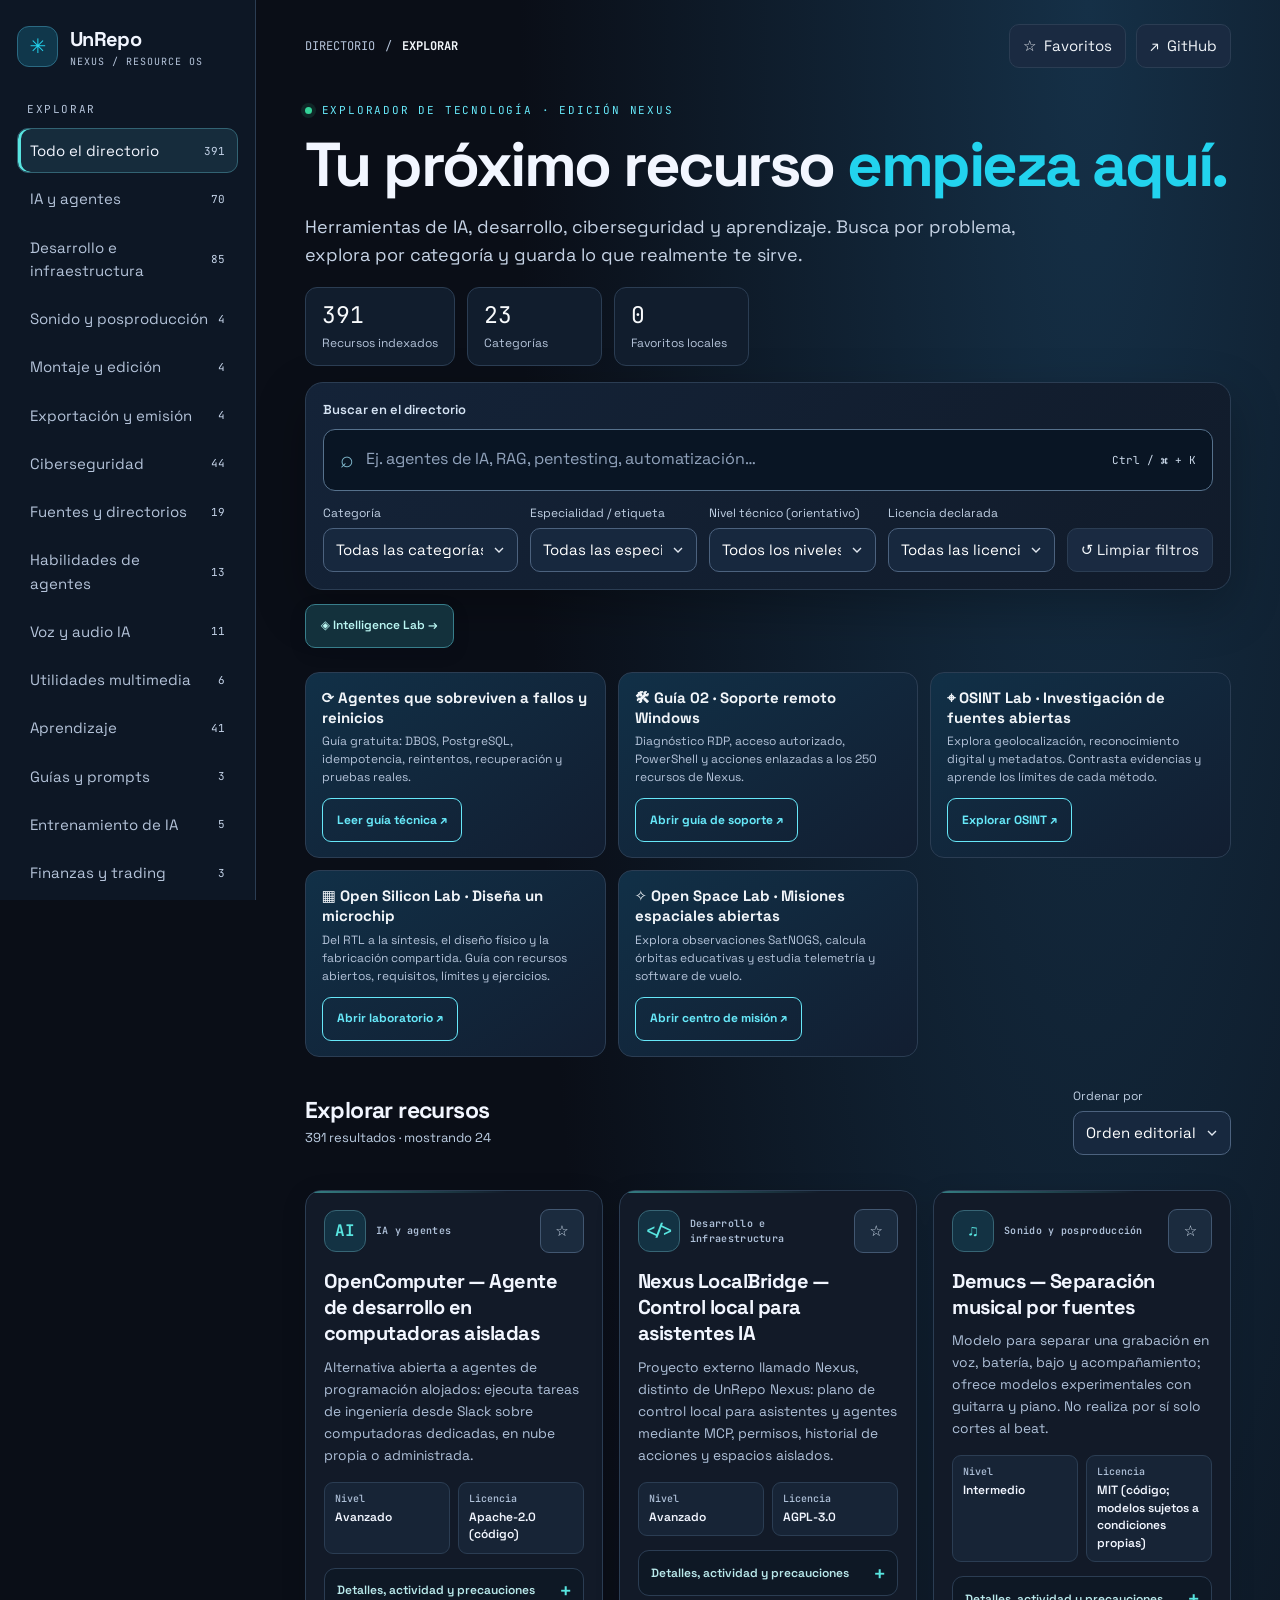
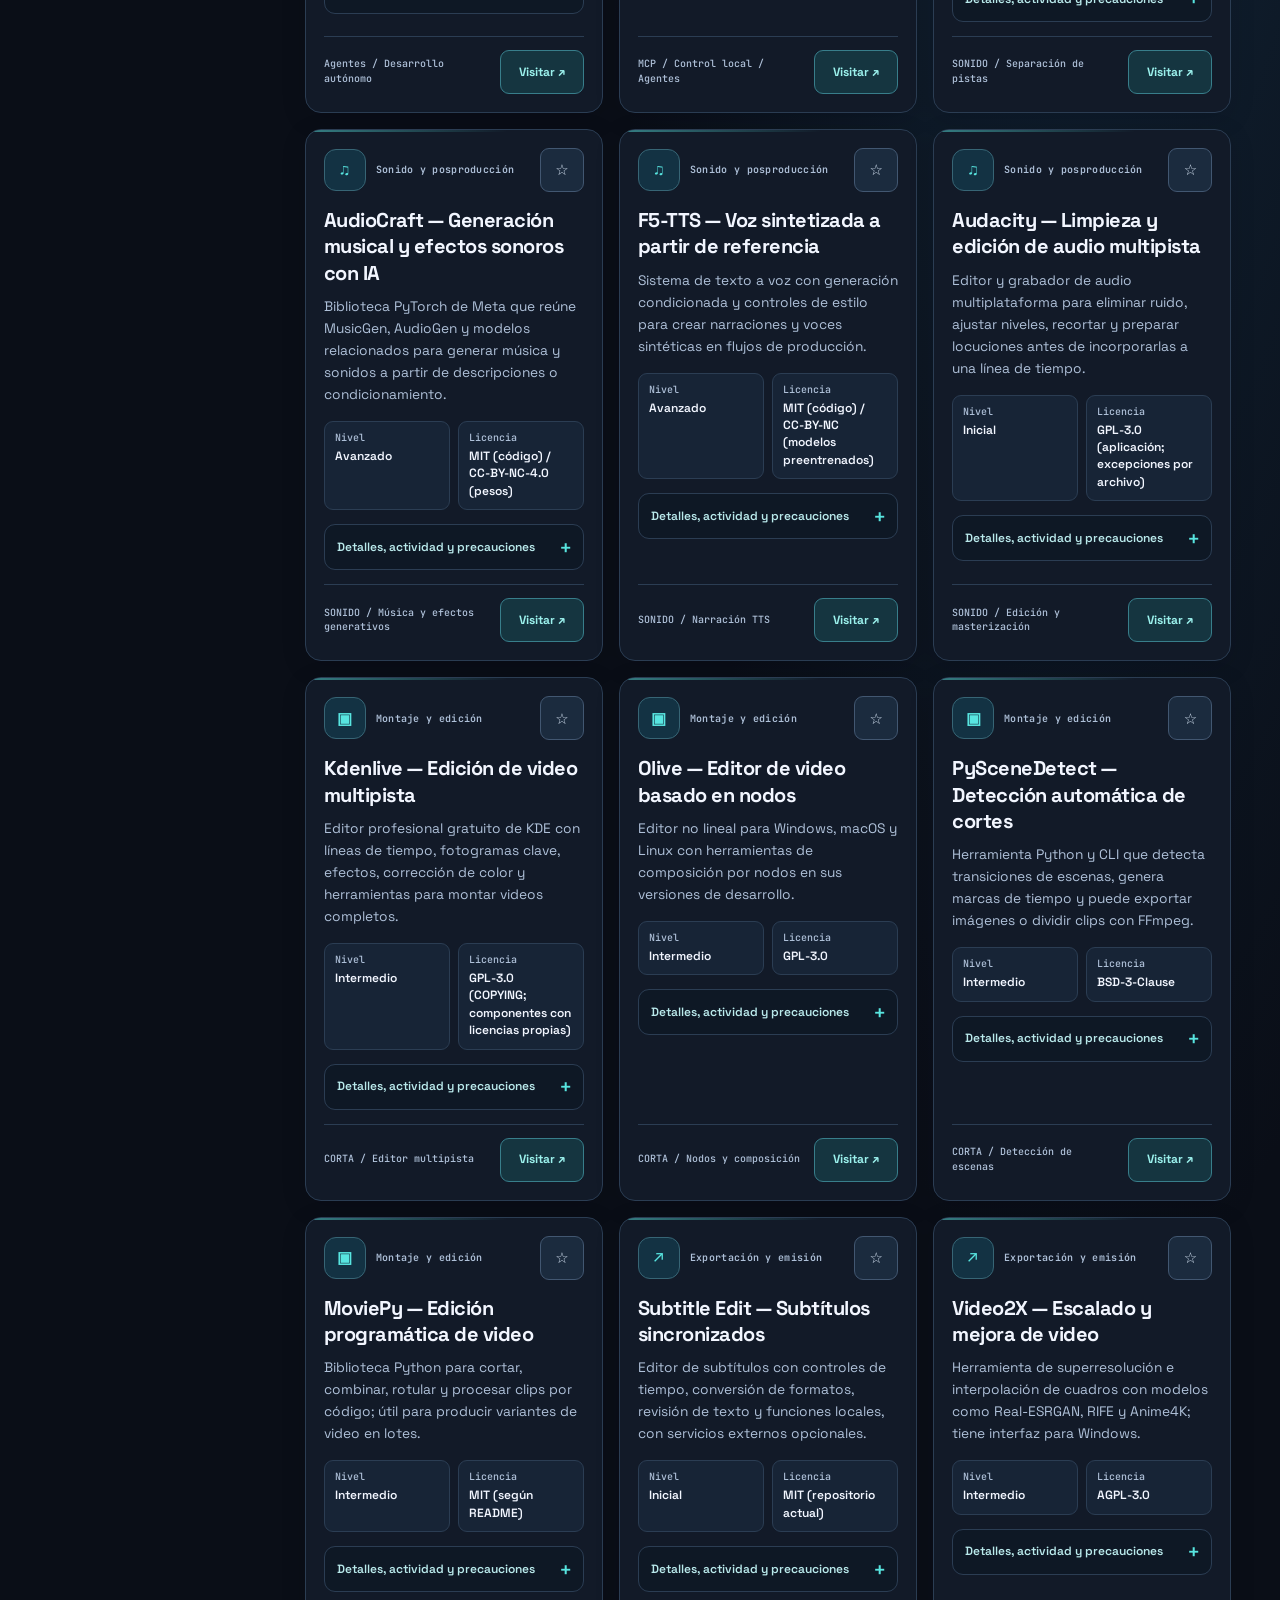
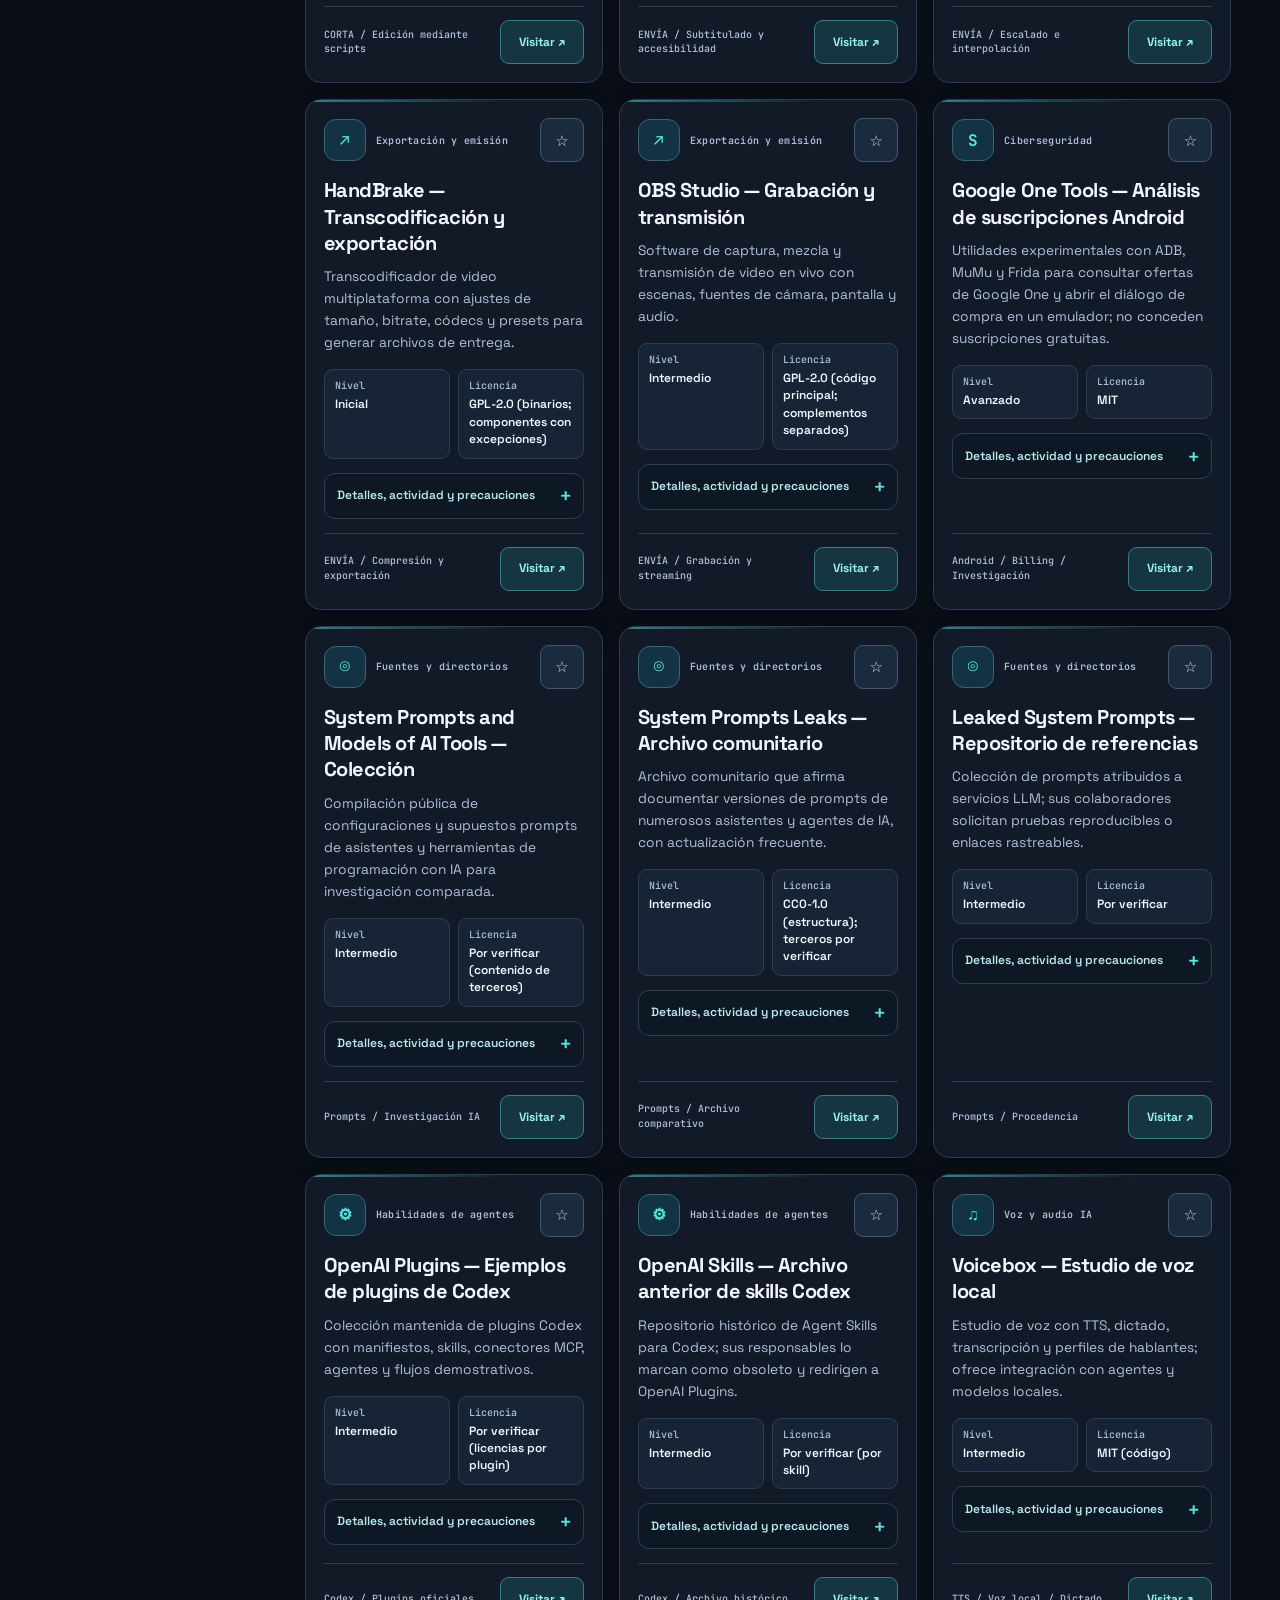
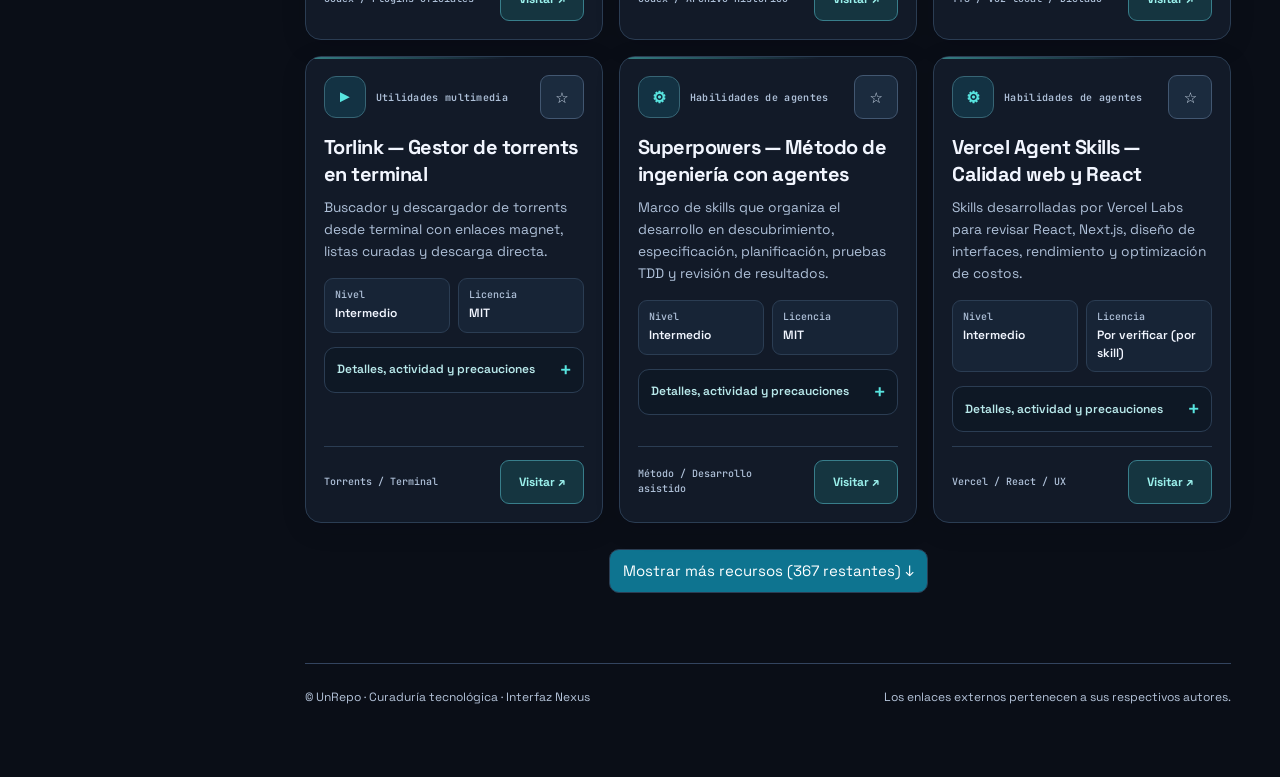
==== commit 9d13cdb2: "fix(ux): move Intelligence Lab link into discovery flow without overlay" ====
--- a/index.html
+++ b/index.html
@@ -226,13 +226,22 @@
 .card .external{display:inline-flex;align-items:center;justify-content:center;flex:0 0 auto;min-height:44px;min-width:84px;padding:8px 12px;border:1px solid #387e8b;border-radius:9px;background:#153540;color:#9bf1ec;text-decoration:none;font-size:12px;transition:background .16s ease,border-color .16s ease}
 .card .external:hover,.card .external:focus-visible{background:#1e4852;border-color:var(--ux-accent);color:#edffff}
 @media(max-width:550px){.catalog{gap:13px}.card{padding:16px;min-height:0}.card h3{font-size:19px}.card .resource-desc{font-size:14px}}
-@media(max-width:360px){.card .resource-facts-primary,.card .resource-facts-extra{grid-template-columns:minmax(0,1fr)}}
+@media(max-width:360px){
+ .topbar{display:grid;grid-template-columns:44px minmax(0,1fr);gap:8px;align-items:center}
+ .topbar .breadcrumb{margin-right:0;min-width:0}
+ .topbar .actions{grid-column:1/-1;justify-content:flex-end;gap:8px}
+ .card .resource-facts-primary,.card .resource-facts-extra{grid-template-columns:minmax(0,1fr)}
+}
 @media(prefers-reduced-motion:reduce){.card,.card .external{transition:none!important}.card:hover{transform:none}}
+
+/* Stage 2: non-obstructive Intelligence Lab entrypoint; preserves its label and destination. */
+.intelligence-cta{display:inline-flex;align-items:center;justify-content:center;gap:8px;min-height:44px;max-width:100%;margin:0 0 10px;padding:10px 15px;border:1px solid #387e8b;border-radius:10px;background:#13313c;color:#baf6f2;text-decoration:none;font:600 12px/1.4 "Space Grotesk",system-ui,sans-serif;box-shadow:0 5px 17px #0309161f}
+.intelligence-cta:hover,.intelligence-cta:focus-visible{background:#1a4650;border-color:var(--ux-accent);color:#fff}
+@media(max-width:550px){.intelligence-cta{width:100%;margin-bottom:12px}}
 </style>
 </head>
 <body>
 <a class="skip" href="#main">Saltar al contenido principal</a>
-<a href="./intelligence.html" style="position:fixed;right:15px;bottom:15px;z-index:45;padding:11px 16px;border:1px solid #22d3ee;border-radius:12px;background:#0e7490;color:#fff;text-decoration:none;font:600 13px system-ui,sans-serif;box-shadow:0 6px 24px #0008" aria-label="Abrir Intelligence Lab, informes de repositorios con IA">◈ Intelligence Lab →</a>
 <div class="shell">
 <button class="sidebar-backdrop" id="sidebarBackdrop" type="button" hidden aria-label="Cerrar menú de categorías"></button>
 <aside class="sidebar" id="sidebar" aria-label="Navegación de categorías">
@@ -274,6 +283,7 @@
 </details>
 </div>
 </section>
+<a href="./intelligence.html" class="intelligence-cta" aria-label="Abrir Intelligence Lab, informes de repositorios con IA">◈ Intelligence Lab →</a>
 <div class="knowledge-hub" role="region" aria-label="Guías y laboratorios" tabindex="0">
 <section class="resilience-banner" aria-label="Guía práctica de agentes resilientes"><div><strong>⟳ Agentes que sobreviven a fallos y reinicios</strong><p>Guía gratuita: DBOS, PostgreSQL, idempotencia, reintentos, recuperación y pruebas reales.</p></div><a href="./resiliencia-agentes.html">Leer guía técnica ↗</a></section>
 <section class="resilience-banner" aria-label="Guía técnica 02: soporte remoto de Windows"><div><strong>🛠 Guía 02 · Soporte remoto Windows</strong><p>Diagnóstico RDP, acceso autorizado, PowerShell y acciones enlazadas a los 250 recursos de Nexus.</p></div><a href="./soporte-remoto-windows.html">Abrir guía de soporte ↗</a></section>
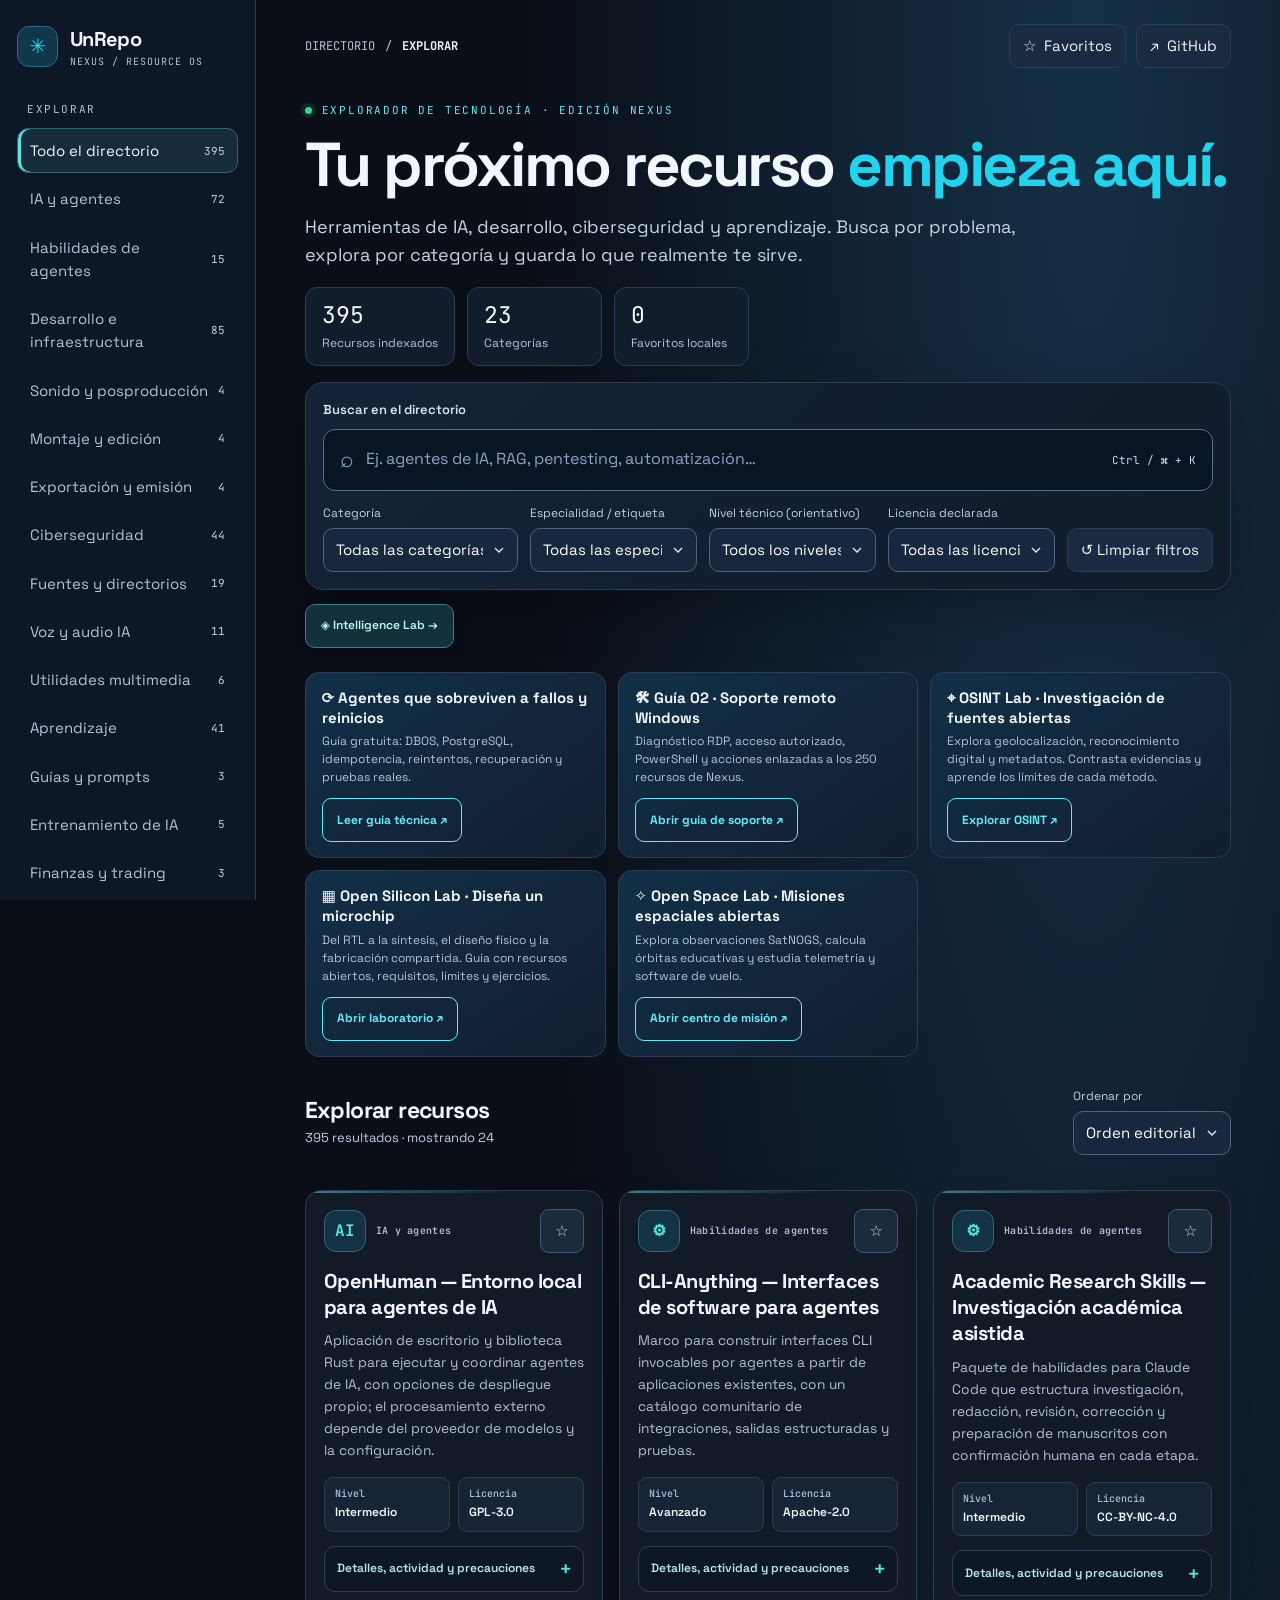
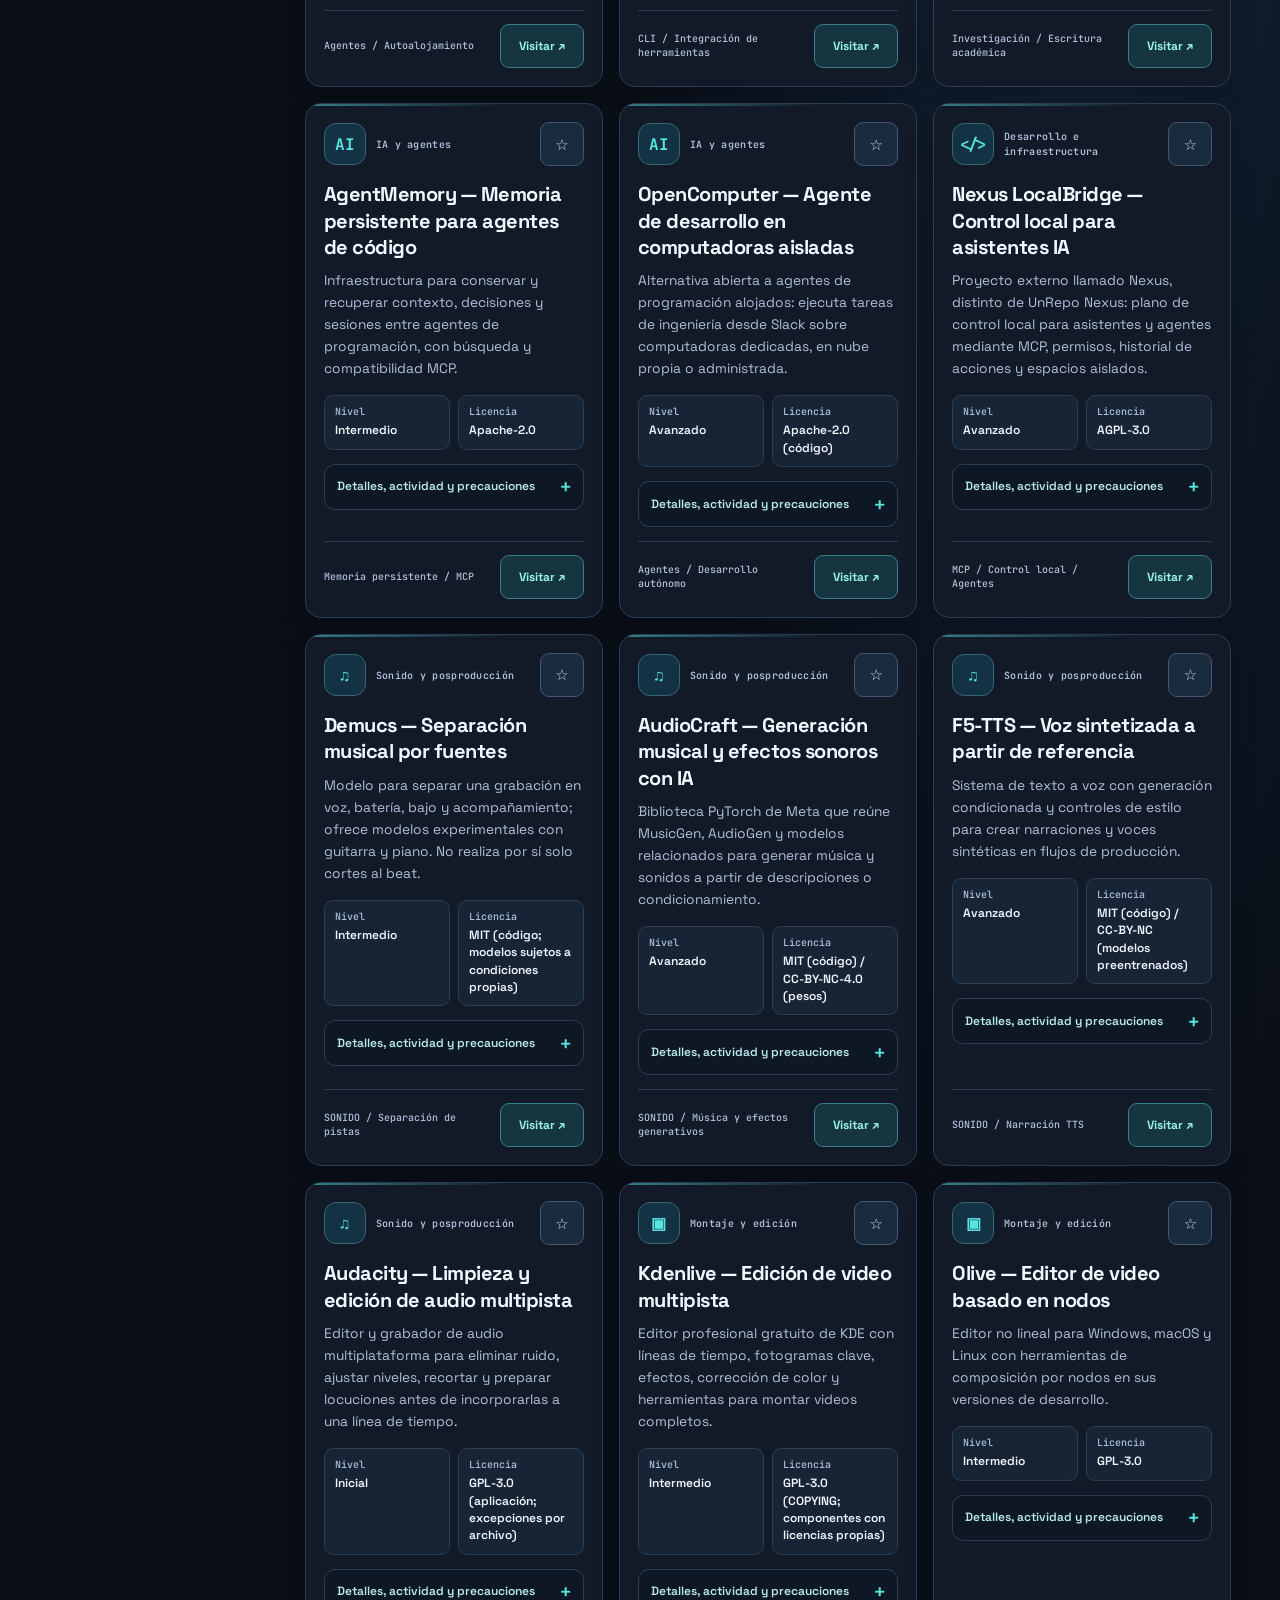
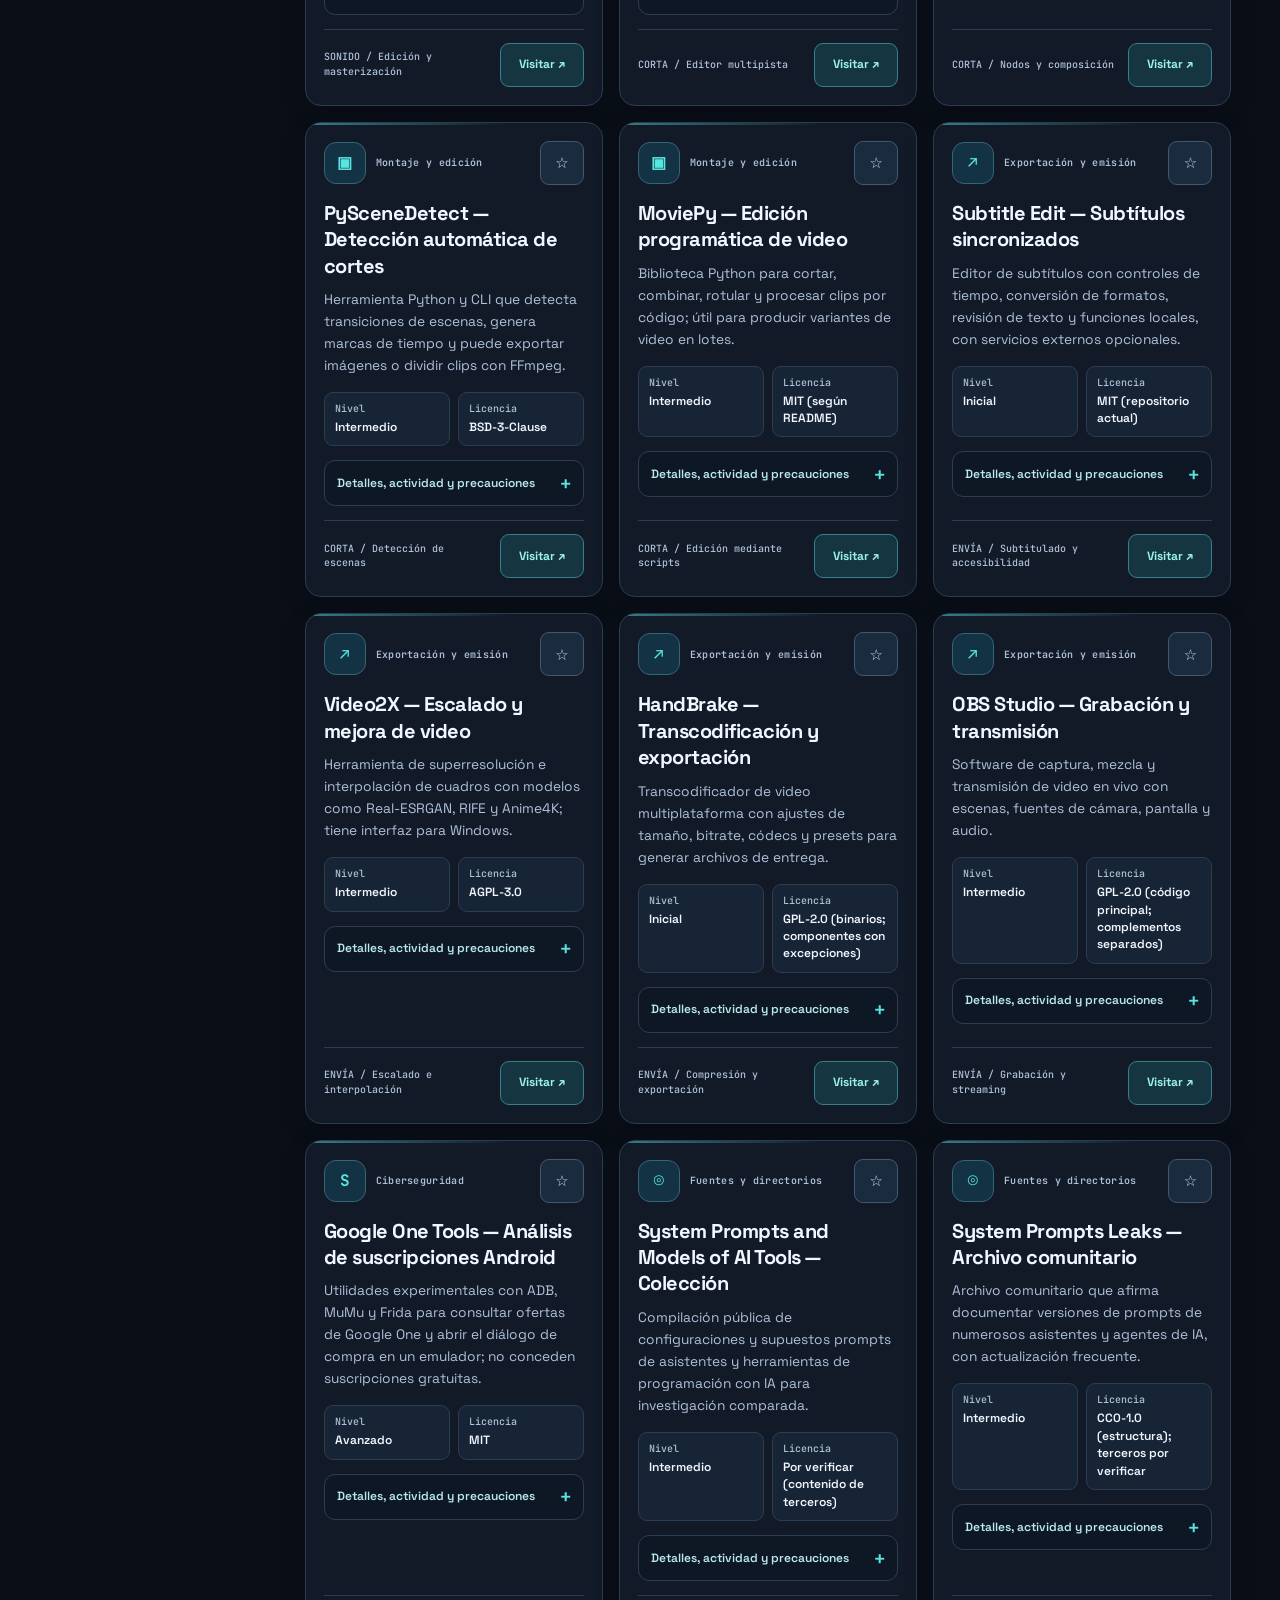
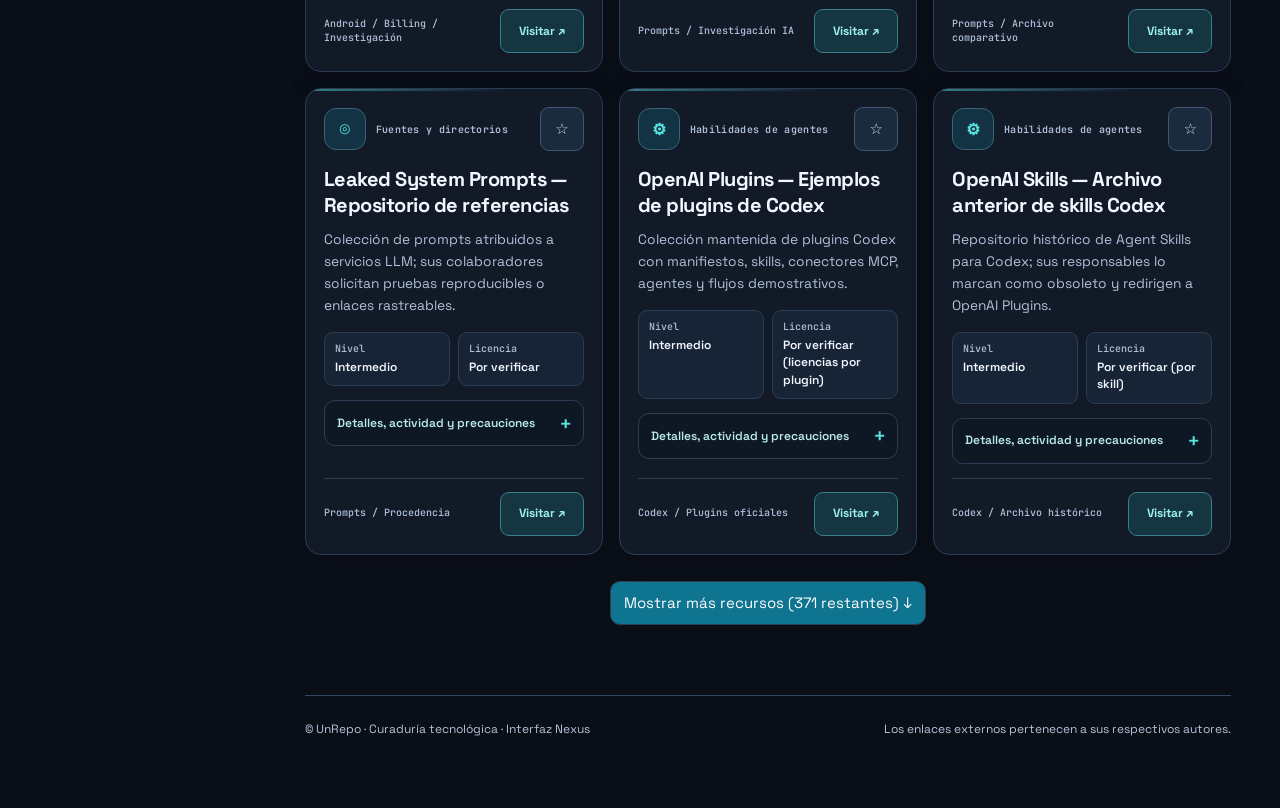
==== commit bd7a40ea: "Curate four agent infrastructure resources" ====
--- a/index.html
+++ b/index.html
@@ -26,7 +26,7 @@
 <meta name="twitter:image:alt" content="Icono de UnRepo Nexus: libro tecnológico abierto y lupa, enmarcados por un arco romano y laureles.">
 <link rel="preconnect" href="https://fonts.googleapis.com">
 <link rel="preconnect" href="https://fonts.gstatic.com" crossorigin>
-<link href="https://fonts.googleapis.com/css2?family=JetBrains+Mono:wght@400;500;600&family=Space+Grotesk:wght@400;500;600;700&display=swap" rel="stylesheet">
+<link href="https://fonts.googleapis.com/css2?family=JetBrains+Mono:wght@400;500;600&family=Space+Grotesk:wght@400;500;600;700&display=optional" rel="stylesheet">
 <style>
 :root{color-scheme:dark;--bg:#090e1a;--panel:#131c2e;--panel2:#19243a;--line:#33445f;--text:#f1f5f9;--muted:#b4c3d9;--cyan:#22d3ee;--cyan2:#083344;--focus:#67e8f9;--shadow:0 18px 50px #0004}
 *,*:before,*:after{box-sizing:border-box}
@@ -239,7 +239,7 @@
 .intelligence-cta:hover,.intelligence-cta:focus-visible{background:#1a4650;border-color:var(--ux-accent);color:#fff}
 @media(max-width:550px){.intelligence-cta{width:100%;margin-bottom:12px}}
 </style>
-</head>
+<link rel="icon" type="image/png" href="./assets/social/unrepo-icon-2026.png"></head>
 <body>
 <a class="skip" href="#main">Saltar al contenido principal</a>
 <div class="shell">
@@ -293,7 +293,7 @@
 </div>
 <section aria-labelledby="resultsTitle">
 <div class="sort-row"><div><h2 id="resultsTitle">Explorar recursos</h2><div class="result-info" id="resultsInfo" role="status" aria-live="polite" aria-atomic="true">Preparando catálogo…</div></div><div class="field"><label for="sort">Ordenar por</label><select id="sort"><option value="original">Orden editorial</option><option value="name">Nombre A–Z</option><option value="name-desc">Nombre Z–A</option><option value="category">Categoría</option></select></div></div>
-<div class="chip-row" id="activeFilters" aria-label="Filtros activos"></div>
+<div class="chip-row" id="activeFilters" role="group" aria-label="Filtros activos"></div>
 <div class="catalog" id="catalog" aria-label="Resultados de herramientas"></div>
 <div class="more"><button id="loadMore" type="button" class="btn btn-primary" hidden>Mostrar más recursos ↓</button></div>
 </section>
@@ -320,6 +320,10 @@
 <script>
 "use strict";
 const resourcesData = [
+{ title: "OpenHuman — Entorno local para agentes de IA", desc: "Aplicación de escritorio y biblioteca Rust para ejecutar y coordinar agentes de IA, con opciones de despliegue propio; el procesamiento externo depende del proveedor de modelos y la configuración.", url: "https://github.com/tinyhumansai/openhuman", category: "ai", icon: "fa-robot", tag: "Agentes / Autoalojamiento" },
+{ title: "CLI-Anything — Interfaces de software para agentes", desc: "Marco para construir interfaces CLI invocables por agentes a partir de aplicaciones existentes, con un catálogo comunitario de integraciones, salidas estructuradas y pruebas.", url: "https://github.com/HKUDS/CLI-Anything", category: "agentskills", icon: "fa-terminal", tag: "CLI / Integración de herramientas" },
+{ title: "Academic Research Skills — Investigación académica asistida", desc: "Paquete de habilidades para Claude Code que estructura investigación, redacción, revisión, corrección y preparación de manuscritos con confirmación humana en cada etapa.", url: "https://github.com/Imbad0202/academic-research-skills", category: "agentskills", icon: "fa-book-open", tag: "Investigación / Escritura académica" },
+{ title: "AgentMemory — Memoria persistente para agentes de código", desc: "Infraestructura para conservar y recuperar contexto, decisiones y sesiones entre agentes de programación, con búsqueda y compatibilidad MCP.", url: "https://github.com/rohitg00/agentmemory", category: "ai", icon: "fa-brain", tag: "Memoria persistente / MCP" },
 // Curaduría audiovisual y agentes, noviembre de 2026: SONIDO → CORTA → ENVÍA
 { title: "OpenComputer — Agente de desarrollo en computadoras aisladas", desc: "Alternativa abierta a agentes de programación alojados: ejecuta tareas de ingeniería desde Slack sobre computadoras dedicadas, en nube propia o administrada.", url: "https://github.com/diggerhq/opencomputer", category: "ai", icon: "fa-bookmark", tag: "Agentes / Desarrollo autónomo" },
 { title: "Nexus LocalBridge — Control local para asistentes IA", desc: "Proyecto externo llamado Nexus, distinto de UnRepo Nexus: plano de control local para asistentes y agentes mediante MCP, permisos, historial de acciones y espacios aislados.", url: "https://github.com/ysunyang4/Nexus", category: "dev", icon: "fa-bookmark", tag: "MCP / Control local / Agentes" },
@@ -765,6 +769,11 @@
 const normalized=value=>String(value??"").normalize("NFD").replace(/[\u0300-\u036f]/g,"").toLowerCase();
 // Datos de curaduría: nivel = criterio editorial, licencia = información aún sujeta a revisión del repositorio.
 const RESOURCE_METADATA={
+// Infraestructura agéntica · fuentes primarias revisadas el 27/11/2026.
+"https://github.com/tinyhumansai/openhuman":{"level":"Intermedio","license":"GPL-3.0","licenseSource":"editorial","maturity":"Beta temprana","impact":"Tareas y herramientas → ejecución de agentes","sourceType":"Repositorio GitHub","caution":"Proyecto en beta. Revisar scripts, permisos, proveedores de modelos y flujos de datos; autoalojar la aplicación no garantiza inferencia sin conexión."},
+"https://github.com/HKUDS/CLI-Anything":{"level":"Avanzado","license":"Apache-2.0","licenseSource":"editorial","maturity":"Repositorio no archivado al revisar","impact":"Software existente → interfaces CLI para agentes","sourceType":"Repositorio GitHub","caution":"No garantiza compatibilidad universal; verificar cada integración, sus dependencias, permisos, licencias y resultados antes de automatizar."},
+"https://github.com/Imbad0202/academic-research-skills":{"level":"Intermedio","license":"CC-BY-NC-4.0","licenseSource":"editorial","maturity":"Repositorio no archivado al revisar","impact":"Pregunta de investigación → manuscrito sujeto a revisión","sourceType":"Repositorio GitHub","caution":"Licencia no comercial; revisar permisos antes de uso comercial. Verificar fuentes, datos, citas, autoría y políticas editoriales; no sustituye revisión científica."},
+"https://github.com/rohitg00/agentmemory":{"level":"Intermedio","license":"Apache-2.0","licenseSource":"editorial","maturity":"Repositorio no archivado al revisar","impact":"Sesiones de código → contexto reutilizable","sourceType":"Repositorio GitHub","caution":"La recuperación puede ser incompleta o incorrecta. Revisar almacenamiento, acceso, retención y exclusión de secretos antes de registrar sesiones."},
 // Open Space Lab · fuentes primarias y limitaciones verificadas documentalmente.
 "https://network.satnogs.org/":{"level":"Intermedio","license":"Datos CC BY-SA; verificar versión y atribución","licenseSource":"editorial","maturity":"Servicio público consultado en noviembre de 2026","impact":"Observaciones de estaciones → evidencia auditables","sourceType":"Servicio público","caution":"Una observación puede no incluir decodificación útil ni validar una señal; verificar fecha, estación, objeto y calidad. No implica permiso para transmitir."},
 "https://github.com/CS-SI/Orekit":{"level":"Avanzado","license":"Apache-2.0 (LICENSE.txt)","licenseSource":"editorial","maturity":"Espejo GitHub no archivado al revisar","impact":"Parámetros y fecha → predicción orbital con modelos elegidos","sourceType":"Repositorio fuente","caution":"Un modelo sin elementos orbitales vigentes, fecha, sistemas de referencia y verificación no determina una posición real. Repositorio GitHub espejo del proyecto en GitLab."},
